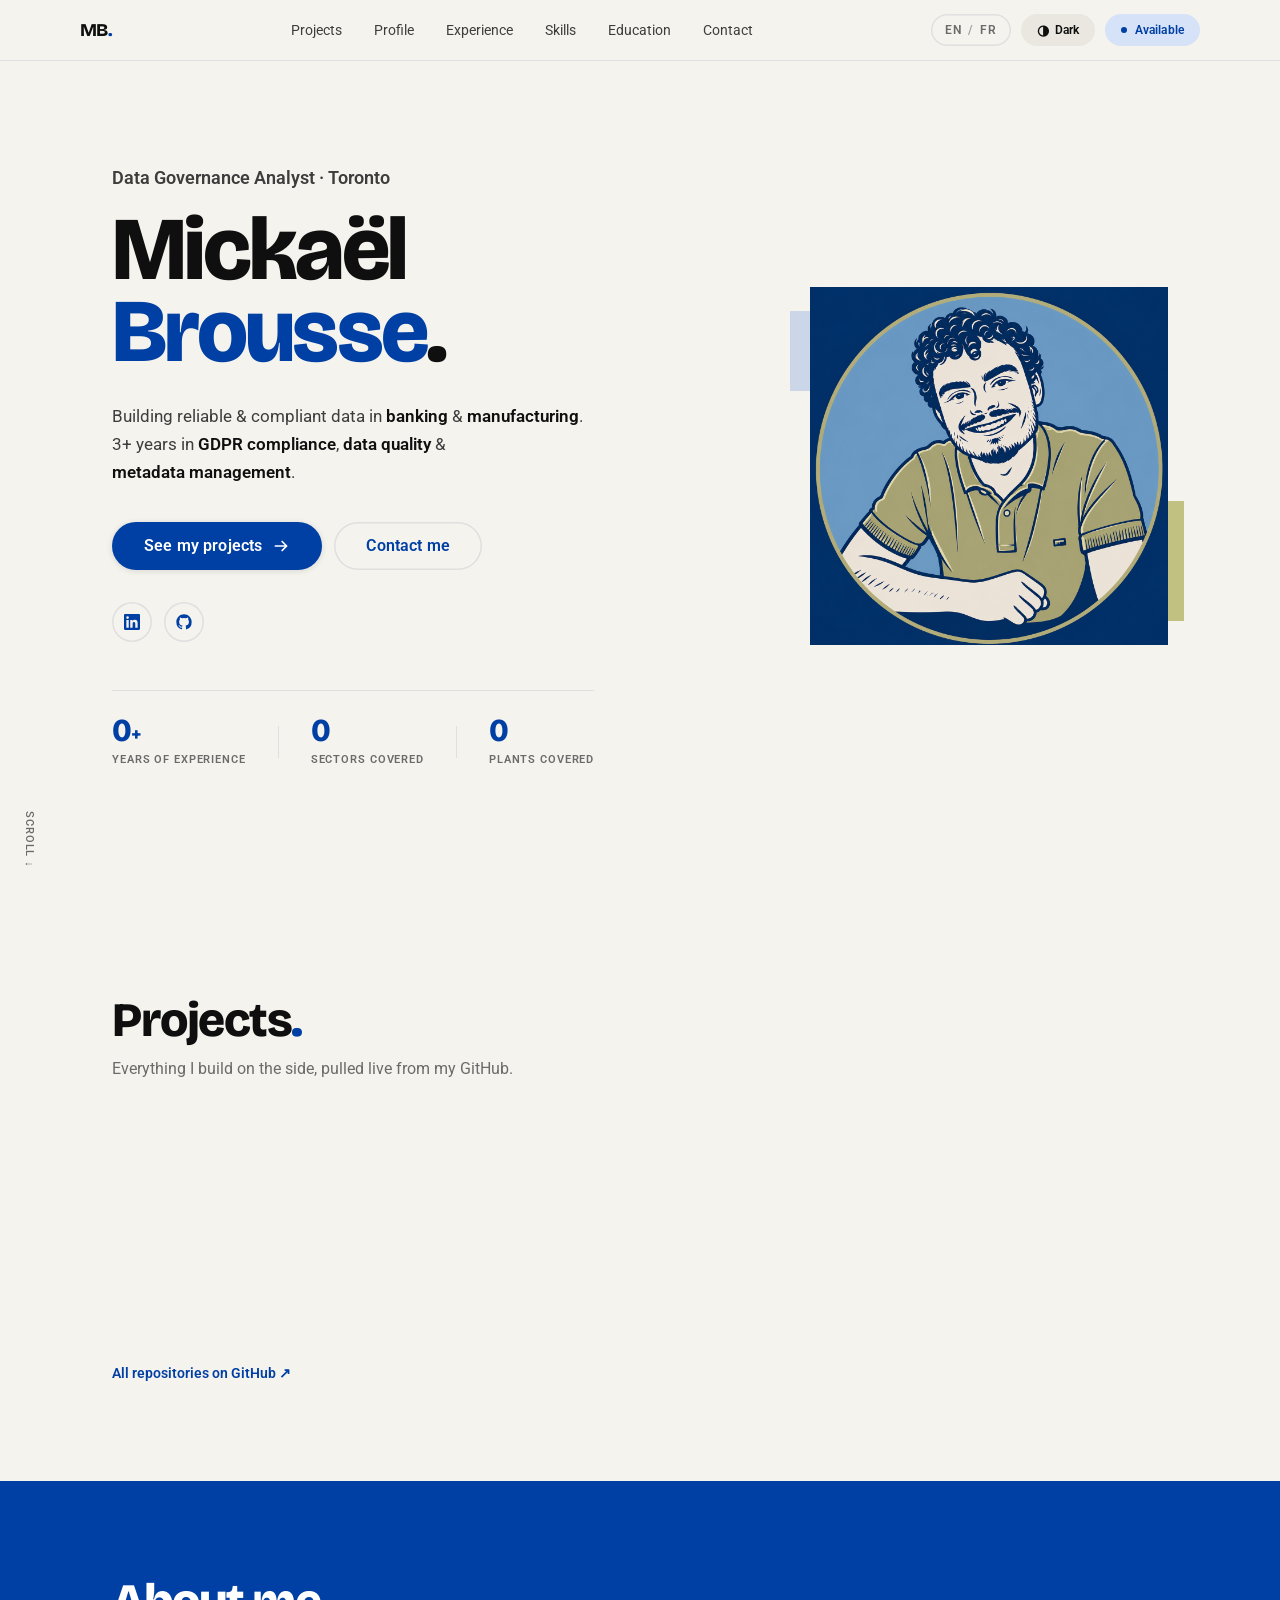
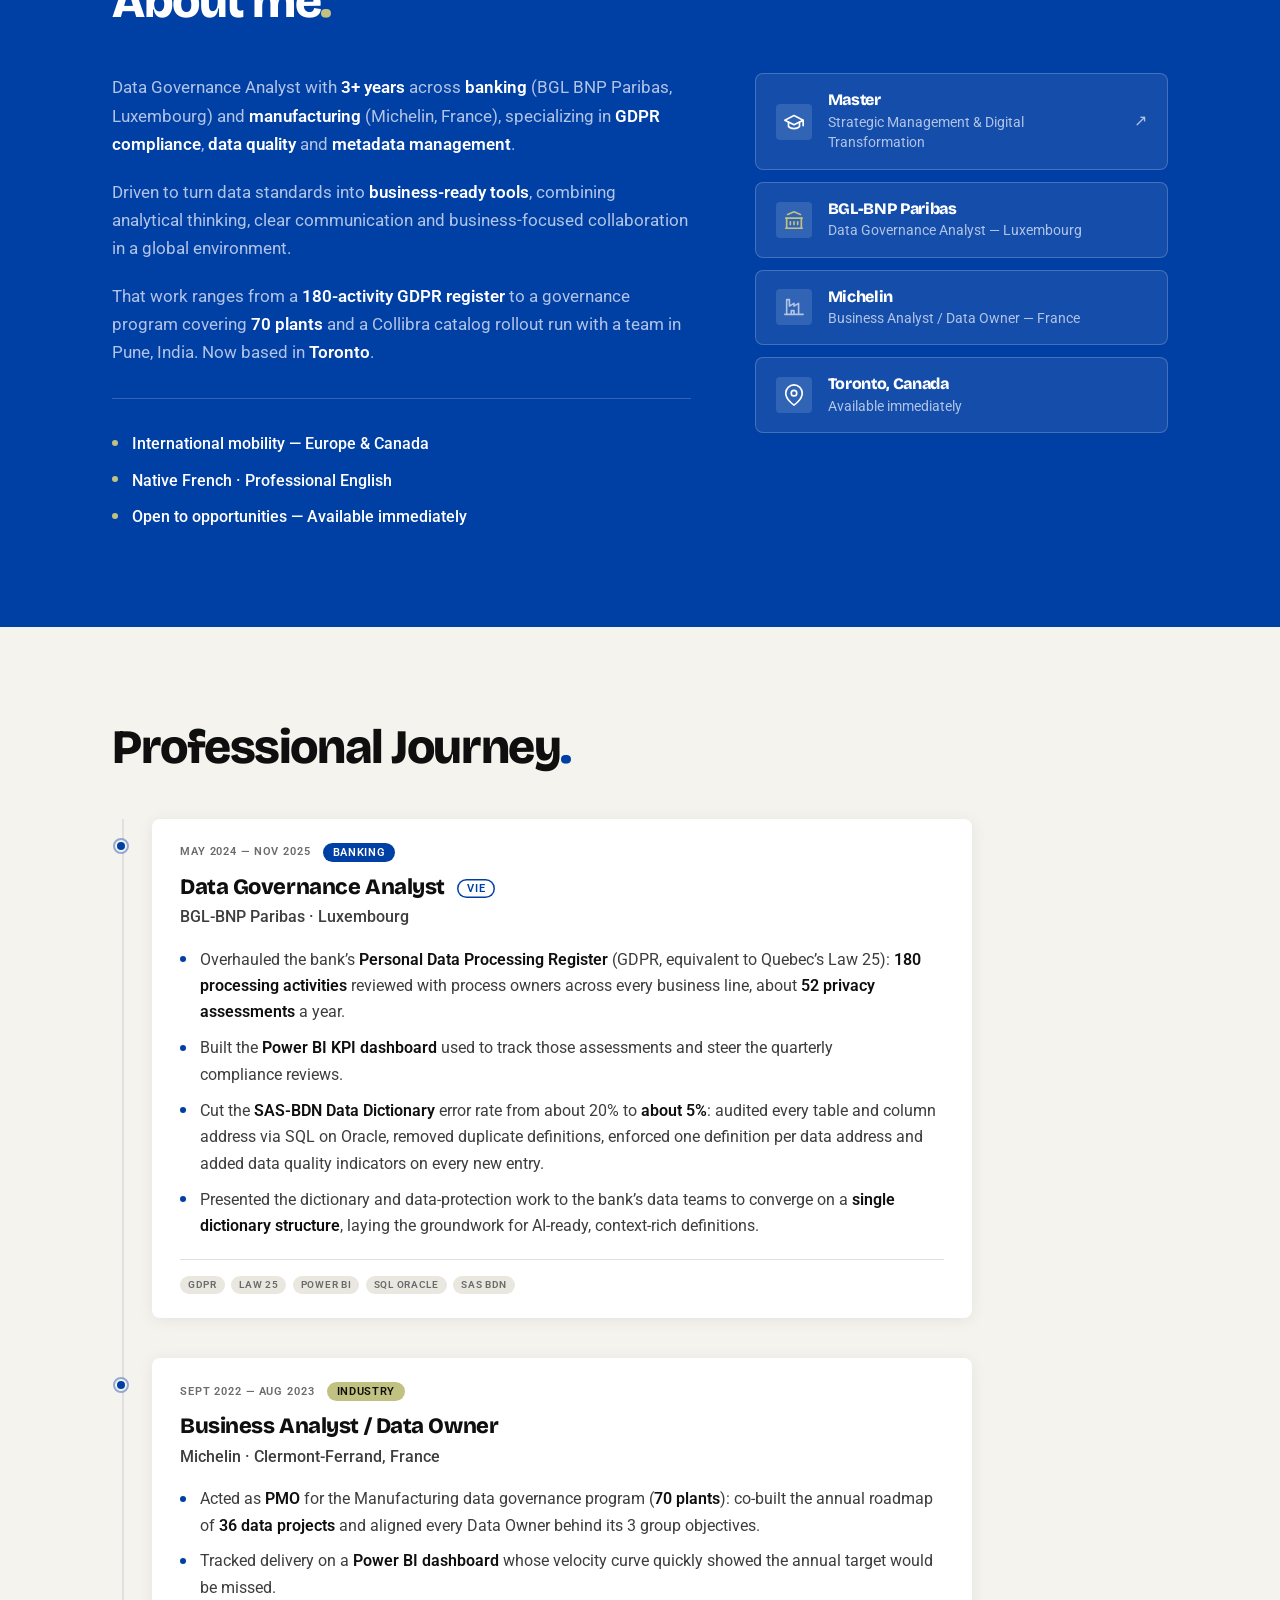
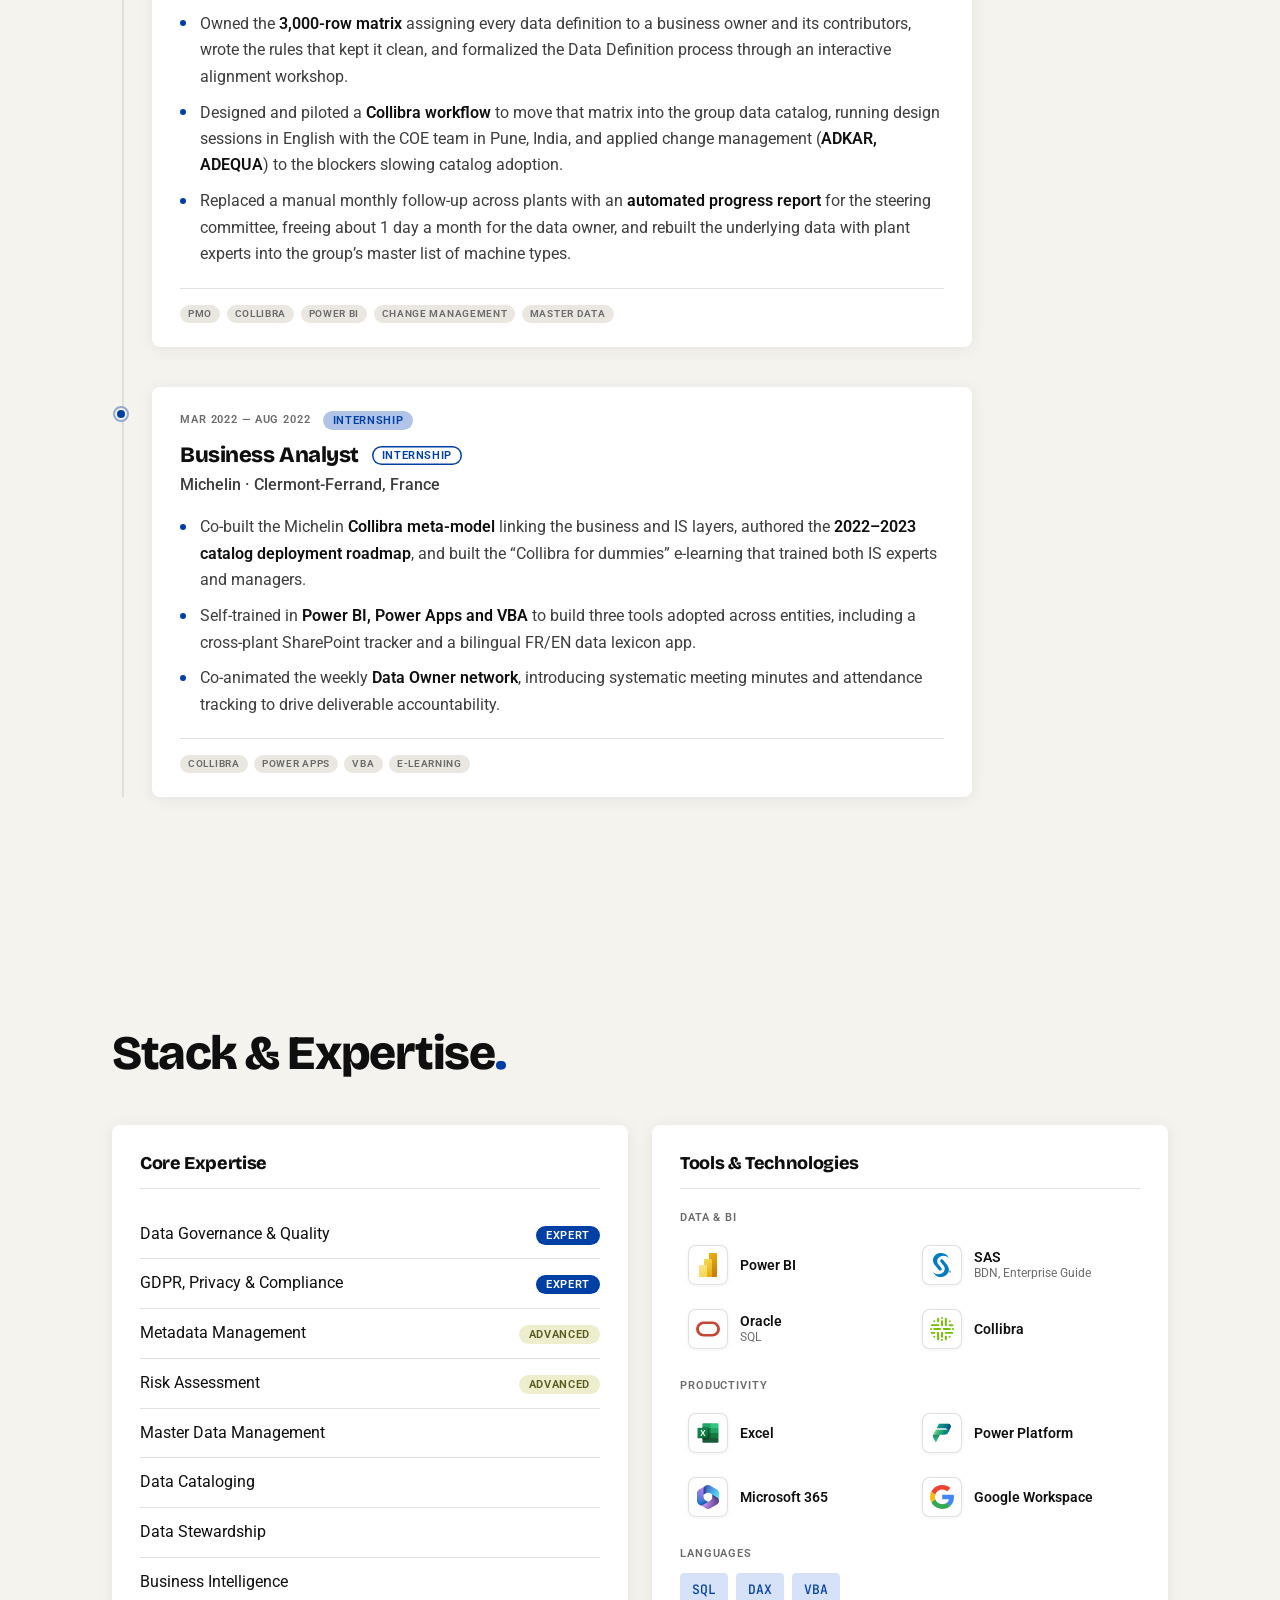
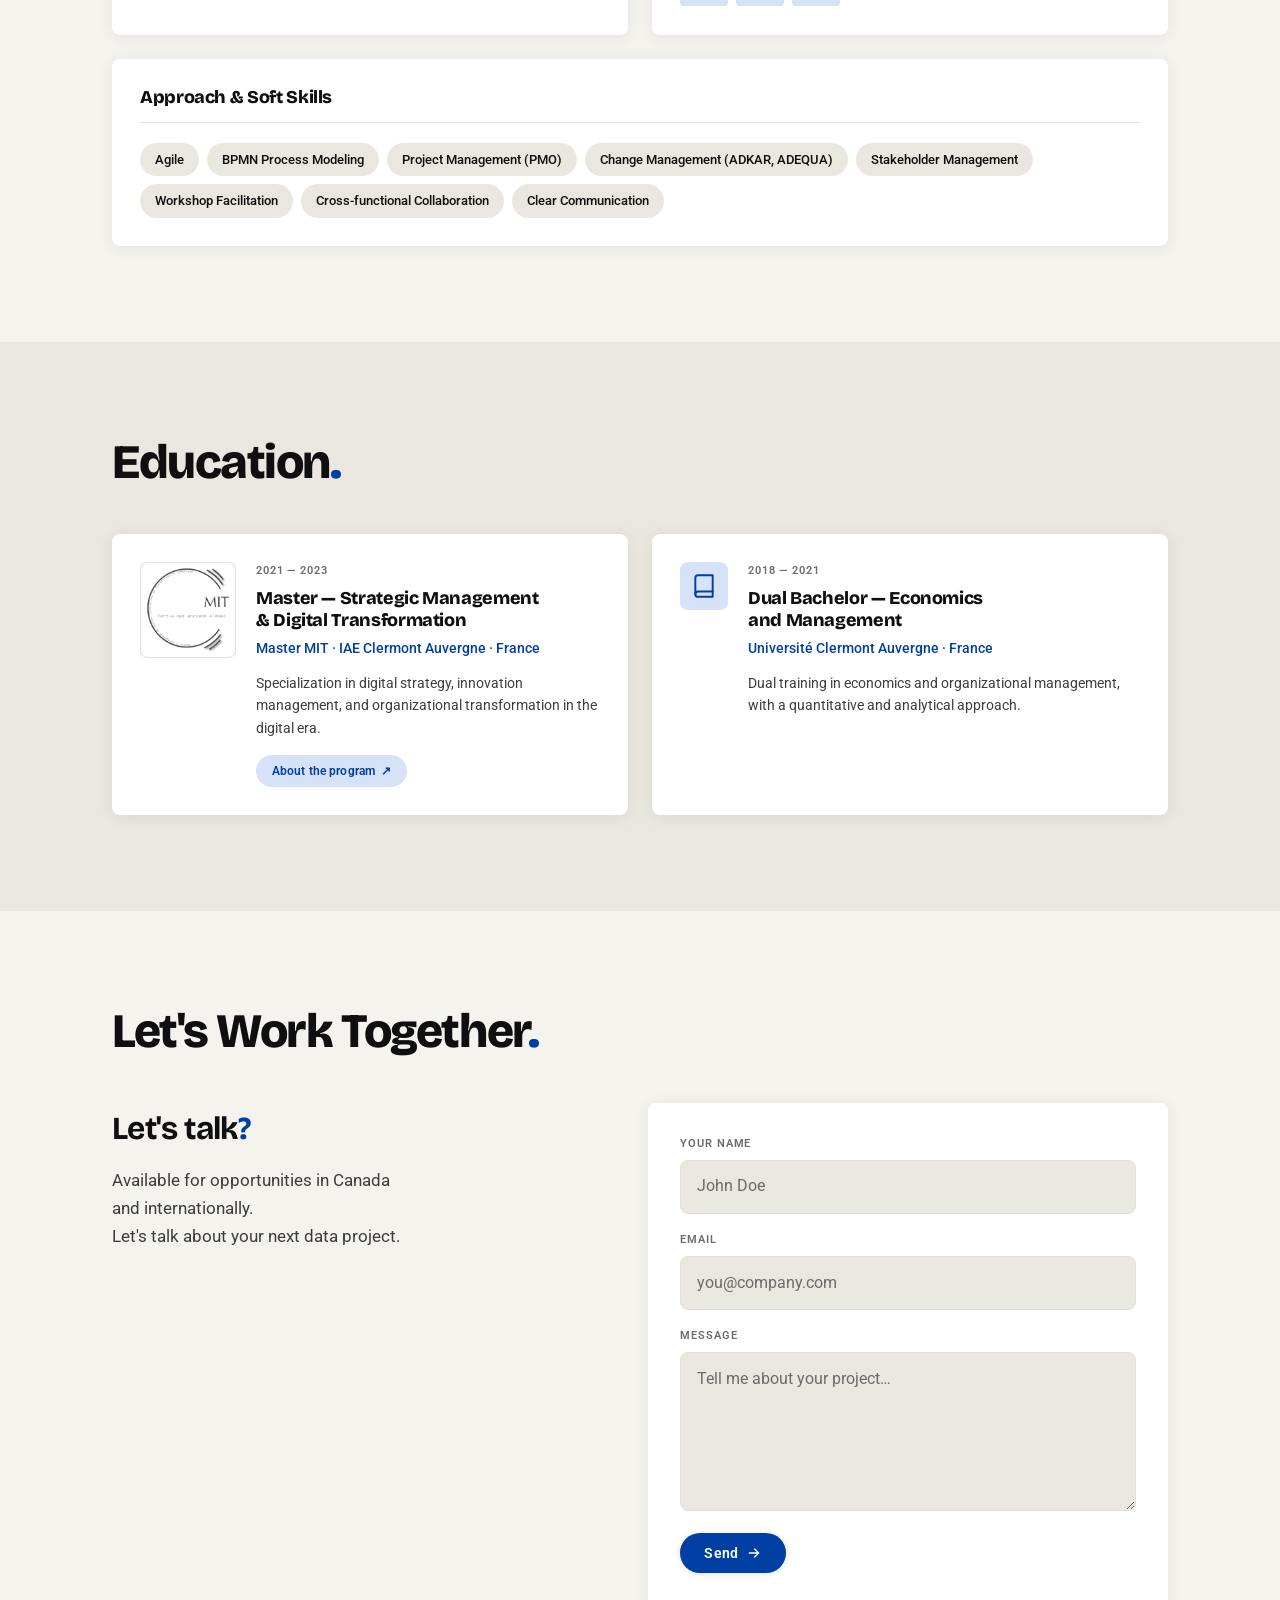
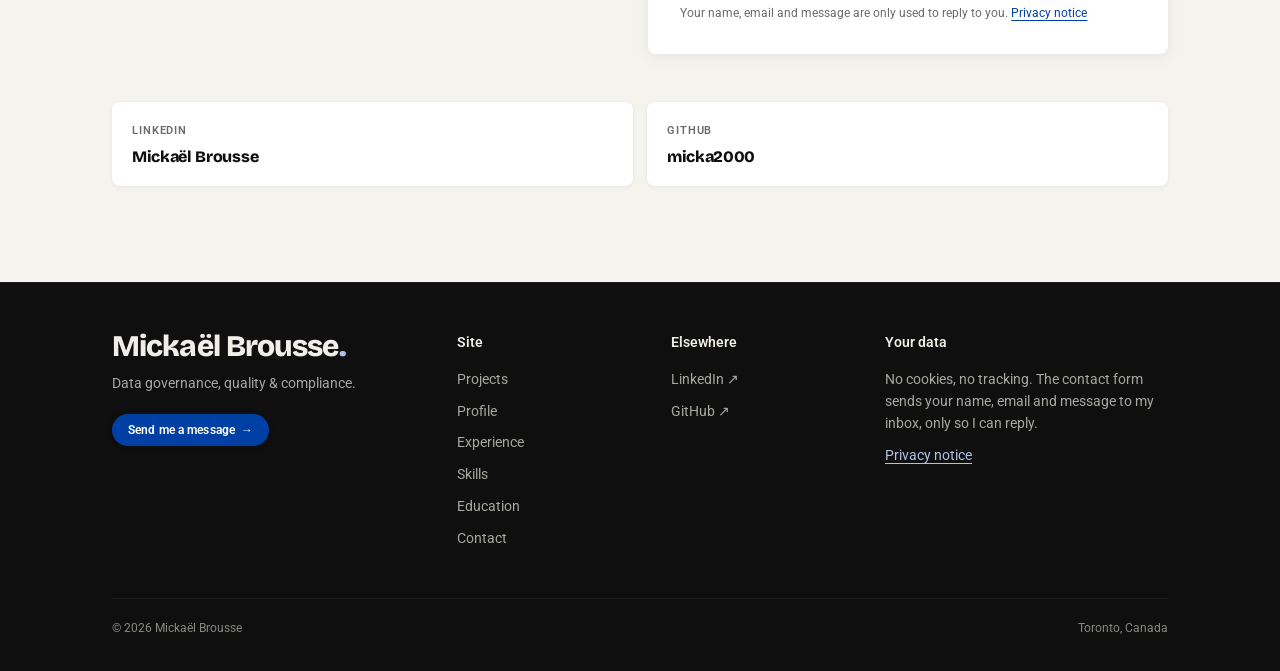
==== index.html @ c3971383 "New footer with a data notice, and a privacy page Footer: signature and contact button, site links, " ====
<!DOCTYPE html>
<html lang="en">
<head>
  <meta charset="UTF-8" />
  <meta name="viewport" content="width=device-width, initial-scale=1.0" />
  <title data-i18n="meta.title">Mickaël Brousse — Data Governance Analyst</title>
  <meta name="description" content="Data Governance Analyst in Toronto. Building reliable and compliant data in banking and manufacturing: 3+ years in GDPR compliance, data quality and metadata management." />
  <meta property="og:type" content="website" />
  <meta property="og:site_name" content="Mickaël Brousse" />
  <meta property="og:title" content="Mickaël Brousse — Data Governance Analyst" />
  <meta property="og:description" content="Data Governance Analyst in Toronto. Building reliable and compliant data in banking and manufacturing: 3+ years in GDPR compliance, data quality and metadata management." />
  <meta property="og:url" content="https://micka2000.github.io/Mickael_Brousse/" />
  <meta property="og:image" content="https://micka2000.github.io/Mickael_Brousse/assets/og.jpg" />
  <meta property="og:image:type" content="image/jpeg" />
  <meta property="og:image:width" content="1200" />
  <meta property="og:image:height" content="630" />
  <meta property="og:image:alt" content="Mickaël Brousse, Data Governance Analyst, with his illustrated portrait" />
  <meta property="og:locale" content="en_US" />
  <meta property="og:locale:alternate" content="fr_FR" />
  <meta name="twitter:card" content="summary_large_image" />
  <link rel="icon" type="image/png" sizes="32x32" href="assets/icons/favicon-32.png" />
  <link rel="icon" type="image/png" sizes="48x48" href="assets/icons/favicon-48.png" />
  <link rel="icon" type="image/png" sizes="512x512" href="assets/icons/icon-512.png" />
  <link rel="apple-touch-icon" href="assets/icons/apple-touch-icon.png" />
  <script>
    (function () {
      try {
        var t = localStorage.getItem('theme');
        if (!t) t = matchMedia('(prefers-color-scheme: dark)').matches ? 'dark' : 'light';
        document.documentElement.setAttribute('data-theme', t);
      } catch (e) { document.documentElement.setAttribute('data-theme', 'light'); }
    })();
  </script>
  <link rel="stylesheet" href="styles.css?v=15" />
  <link rel="preconnect" href="https://fonts.googleapis.com" />
  <link rel="preconnect" href="https://fonts.gstatic.com" crossorigin />
  <link href="https://fonts.googleapis.com/css2?family=JetBrains+Mono:wght@400;500;600&display=swap" rel="stylesheet" />
  <link rel="preload" href="assets/fonts/BricolageGrotesque-Variable.ttf" as="font" type="font/ttf" crossorigin />
  <link rel="preload" href="assets/fonts/Roboto-Variable.ttf" as="font" type="font/ttf" crossorigin />
</head>
<body>

  <a href="#hero" class="skip-link" data-i18n="a11y.skip">Skip to main content</a>
  <div id="progress-bar"></div>

  <nav id="navbar">
    <div class="nav-container">
      <span class="nav-logo">MB<span class="dot">.</span></span>
      <ul class="nav-links">
        <li><a href="#projects" data-i18n="nav.projects">Projects</a></li>
        <li><a href="#about" data-i18n="nav.about">Profile</a></li>
        <li><a href="#experience" data-i18n="nav.experience">Experience</a></li>
        <li><a href="#skills" data-i18n="nav.skills">Skills</a></li>
        <li><a href="#education" data-i18n="nav.education">Education</a></li>
        <li><a href="#contact" data-i18n="nav.contact">Contact</a></li>
      </ul>
      <div class="nav-actions">
        <button class="btn btn-outline btn-sm lang-toggle" id="langToggle" aria-label="Switch language" data-i18n-attr="aria-label:a11y.lang_toggle">
          <span class="lang-opt" data-lang="en">EN</span>
          <span class="lang-sep">/</span>
          <span class="lang-opt" data-lang="fr">FR</span>
        </button>
        <button class="btn btn-ink btn-sm theme-toggle" type="button" aria-label="Switch theme" data-i18n-attr="aria-label:a11y.theme_toggle">
          <span class="theme-toggle-icon" aria-hidden="true">◑</span>
          <span class="theme-toggle-label" data-i18n="theme.to_dark">Dark</span>
        </button>
        <button type="button" class="btn btn-tonal btn-sm nav-badge" onclick="document.getElementById('contact').scrollIntoView({behavior:'smooth'})">
          <span class="status-dot"></span>
          <span data-i18n="nav.available">Available</span>
        </button>
      </div>
      <button class="mobile-menu-btn" id="menuBtn" aria-label="Menu" data-i18n-attr="aria-label:a11y.menu">
        <span></span><span></span><span></span>
      </button>
    </div>
  </nav>

  <div class="mobile-menu" id="mobileMenu">
    <ul>
      <li><a href="#projects" data-i18n="nav.projects">Projects</a></li>
      <li><a href="#about" data-i18n="nav.about">Profile</a></li>
      <li><a href="#experience" data-i18n="nav.experience">Experience</a></li>
      <li><a href="#skills" data-i18n="nav.skills">Skills</a></li>
      <li><a href="#education" data-i18n="nav.education">Education</a></li>
      <li><a href="#contact" data-i18n="nav.contact">Contact</a></li>
    </ul>
    <div class="mobile-menu-actions">
      <button class="btn btn-outline btn-sm lang-toggle" type="button" aria-label="Switch language" data-i18n-attr="aria-label:a11y.lang_toggle">
        <span class="lang-opt" data-lang="en">EN</span>
        <span class="lang-sep">/</span>
        <span class="lang-opt" data-lang="fr">FR</span>
      </button>
      <button class="btn btn-ink btn-sm theme-toggle" type="button" aria-label="Switch theme" data-i18n-attr="aria-label:a11y.theme_toggle">
        <span class="theme-toggle-icon" aria-hidden="true">◑</span>
        <span class="theme-toggle-label" data-i18n="theme.to_dark">Dark</span>
      </button>
    </div>
  </div>

  <!-- Hero -->
  <section id="hero">
    <div class="hero-grid">
    <div class="hero-content">
      <p class="hero-eyebrow" data-i18n="hero.eyebrow">Data Governance Analyst · Toronto</p>
      <h1 class="hero-name">
        <span class="name-word">Mickaël</span>
        <span class="name-word accent">Brousse<span class="name-dot">.</span></span>
      </h1>
      <p class="hero-subtitle" data-i18n-html="hero.subtitle">Building reliable &amp; compliant data in <strong>banking</strong> &amp; <strong>manufacturing</strong>.<br />3+ years in <strong>GDPR compliance</strong>, <strong>data quality</strong> &amp; <strong>metadata management</strong>.</p>
      <div class="hero-cta">
        <a href="#projects" class="btn btn-primary btn-lg">
          <span data-i18n="hero.cta_primary">See my projects</span>
          <svg width="16" height="16" viewBox="0 0 16 16" fill="none"><path d="M3 8h10M9 4l4 4-4 4" stroke="currentColor" stroke-width="1.5" stroke-linecap="round" stroke-linejoin="round"/></svg>
        </a>
        <a href="#contact" class="btn btn-outline btn-lg" data-i18n="hero.cta_secondary">Contact me</a>
      </div>
      <div class="hero-social">
        <a href="https://www.linkedin.com/in/micka-brousse" target="_blank" rel="noopener" class="btn btn-outline btn-icon social-link" aria-label="LinkedIn">
          <svg width="17" height="17" viewBox="0 0 24 24" fill="currentColor"><path d="M20.447 20.452h-3.554v-5.569c0-1.328-.027-3.037-1.852-3.037-1.853 0-2.136 1.445-2.136 2.939v5.667H9.351V9h3.414v1.561h.046c.477-.9 1.637-1.85 3.37-1.85 3.601 0 4.267 2.37 4.267 5.455v6.286zM5.337 7.433a2.062 2.062 0 01-2.063-2.065 2.064 2.064 0 112.063 2.065zm1.782 13.019H3.555V9h3.564v11.452zM22.225 0H1.771C.792 0 0 .774 0 1.729v20.542C0 23.227.792 24 1.771 24h20.451C23.2 24 24 23.227 24 22.271V1.729C24 .774 23.2 0 22.222 0h.003z"/></svg>
        </a>
        <a href="https://github.com/micka2000" target="_blank" rel="noopener" class="btn btn-outline btn-icon social-link" aria-label="GitHub">
          <svg width="17" height="17" viewBox="0 0 24 24" fill="currentColor"><path d="M12 .5C5.65.5.5 5.65.5 12a11.5 11.5 0 007.86 10.92c.58.1.79-.25.79-.56v-2c-3.2.7-3.87-1.37-3.87-1.37-.53-1.33-1.28-1.69-1.28-1.69-1.05-.72.08-.7.08-.7 1.16.08 1.77 1.19 1.77 1.19 1.03 1.77 2.7 1.26 3.36.96.1-.75.4-1.26.73-1.55-2.56-.29-5.25-1.28-5.25-5.69 0-1.26.45-2.29 1.19-3.1-.12-.29-.52-1.46.11-3.05 0 0 .97-.31 3.17 1.18a11 11 0 015.78 0c2.2-1.49 3.17-1.18 3.17-1.18.63 1.59.23 2.76.11 3.05.74.81 1.19 1.84 1.19 3.1 0 4.42-2.7 5.4-5.27 5.68.41.36.78 1.06.78 2.14v3.17c0 .31.21.67.8.56A11.5 11.5 0 0023.5 12C23.5 5.65 18.35.5 12 .5z"/></svg>
        </a>
      </div>
      <div class="hero-stats">
        <div class="stat">
          <div class="stat-value"><span class="stat-number" data-count="3">0</span><span class="stat-plus">+</span></div>
          <span class="stat-label" data-i18n="hero.stat_years">Years of experience</span>
        </div>
        <div class="stat-sep"></div>
        <div class="stat">
          <div class="stat-value"><span class="stat-number" data-count="2">0</span></div>
          <span class="stat-label" data-i18n="hero.stat_sectors">Sectors covered</span>
        </div>
        <div class="stat-sep"></div>
        <div class="stat">
          <div class="stat-value"><span class="stat-number" data-count="70">0</span></div>
          <span class="stat-label" data-i18n="hero.stat_countries">Plants covered</span>
        </div>
      </div>
    </div>
    <div class="hero-portrait">
      <div class="hp-block hp-olive"></div>
      <div class="hp-block hp-sky"></div>
      <img src="assets/portrait.png" alt="Mickaël Brousse" />
    </div>
    </div>
    <a href="#projects" class="scroll-indicator" data-i18n="hero.scroll">Scroll ↓</a>
  </section>

  <!-- Projects — catalog of GitHub repositories (rendered by script.js) -->
  <section id="projects">
    <div class="container">
      <div class="section-header section-header--split">
        <div>
          <h2 data-i18n="projects.title">Projects</h2>
          <p class="section-intro" data-i18n="projects.intro">Everything I build on the side, pulled live from my GitHub.</p>
        </div>
        <div class="project-filters" role="toolbar" aria-label="Filter projects" data-i18n-attr="aria-label:projects.filter_label"></div>
      </div>
      <div class="project-grid" id="projectGrid" aria-live="polite"></div>
      <p class="project-footnote">
        <a href="https://github.com/micka2000" target="_blank" rel="noopener" data-i18n="projects.all_github">All repositories on GitHub ↗</a>
      </p>
    </div>
  </section>

  <!-- About -->
  <section id="about">
    <div class="container">
      <div class="section-header">
        <h2 data-i18n="about.title">About me</h2>
      </div>
      <div class="about-grid">
        <div class="about-text">
          <p data-i18n-html="about.p1">Data Governance Analyst with <strong>3+ years</strong> across <strong>banking</strong> (BGL BNP Paribas, Luxembourg) and <strong>manufacturing</strong> (Michelin, France), specializing in <strong>GDPR compliance</strong>, <strong>data quality</strong> and <strong>metadata management</strong>.</p>
          <p data-i18n-html="about.p2">Driven to turn data standards into <strong>business-ready tools</strong>, combining analytical thinking, clear communication and business-focused collaboration in a global environment.</p>
          <p data-i18n-html="about.p3">That work ranges from a <strong>180-activity GDPR register</strong> to a governance program covering <strong>70 plants</strong> and a Collibra catalog rollout run with a team in Pune, India. Now based in <strong>Toronto</strong>.</p>
          <ul class="about-highlights">
            <li class="highlight-item" data-i18n="about.hi_mobility">International mobility — Europe &amp; Canada</li>
            <li class="highlight-item" data-i18n="about.hi_lang">Native French · Professional English</li>
            <li class="highlight-item" data-i18n="about.hi_avail">Open to opportunities — Available immediately</li>
          </ul>
        </div>
        <div class="about-cards">
          <a class="info-card info-card--link" href="https://www.mastermit.org/a-propos" target="_blank" rel="noopener">
            <span class="card-icon"><svg width="22" height="22" viewBox="0 0 24 24" fill="none" stroke="currentColor" stroke-width="1.8" stroke-linecap="round" stroke-linejoin="round"><path d="M22 10v6M2 10l10-5 10 5-10 5z"/><path d="M6 12v5c3 3 9 3 12 0v-5"/></svg></span>
            <div>
              <strong data-i18n="about.card_master_t">Master</strong>
              <p data-i18n="about.card_master_d">Strategic Management &amp; Digital Transformation</p>
            </div>
            <span class="info-card-arrow" aria-hidden="true">↗</span>
          </a>
          <div class="info-card">
            <span class="card-icon"><svg width="22" height="22" viewBox="0 0 24 24" fill="none" stroke="currentColor" stroke-width="1.8" stroke-linecap="round" stroke-linejoin="round"><path d="M3 21h18"/><path d="M3 10h18"/><path d="M5 6l7-3 7 3"/><path d="M4 10v11"/><path d="M20 10v11"/><path d="M8 14v3"/><path d="M12 14v3"/><path d="M16 14v3"/></svg></span>
            <div>
              <strong>BGL-BNP Paribas</strong>
              <p data-i18n="about.card_bnp_d">Data Governance Analyst — Luxembourg</p>
            </div>
          </div>
          <div class="info-card">
            <span class="card-icon"><svg width="22" height="22" viewBox="0 0 24 24" fill="none" stroke="currentColor" stroke-width="1.8" stroke-linecap="round" stroke-linejoin="round"><path d="M2 20h20"/><path d="M17 20V8l-5 3V8l-5 3V4H4v16"/><path d="M9 20v-4h3v4"/></svg></span>
            <div>
              <strong>Michelin</strong>
              <p data-i18n="about.card_michelin_d">Business Analyst / Data Owner — France</p>
            </div>
          </div>
          <div class="info-card">
            <span class="card-icon"><svg width="22" height="22" viewBox="0 0 24 24" fill="none" stroke="currentColor" stroke-width="1.8" stroke-linecap="round" stroke-linejoin="round"><path d="M21 10c0 7-9 13-9 13s-9-6-9-13a9 9 0 0118 0z"/><circle cx="12" cy="10" r="3"/></svg></span>
            <div>
              <strong data-i18n="about.card_loc_t">Toronto, Canada</strong>
              <p data-i18n="about.card_loc_d">Available immediately</p>
            </div>
          </div>
        </div>
      </div>
    </div>
  </section>

  <!-- Experience -->
  <section id="experience">
    <div class="container">
      <div class="section-header">
        <h2 data-i18n="exp.title">Professional Journey</h2>
      </div>
      <div class="timeline">

        <div class="timeline-item">
          <div class="timeline-dot"><div class="dot-pulse"></div></div>
          <div class="timeline-card">
            <div class="timeline-meta">
              <span class="timeline-period" data-i18n="exp.bnp_period">May 2024 — Nov 2025</span>
              <span class="timeline-badge badge-banking" data-i18n="exp.badge_banking">Banking</span>
            </div>
            <h3>Data Governance Analyst <span class="role-type">VIE</span></h3>
            <p class="timeline-company">BGL-BNP Paribas · Luxembourg</p>
            <ul class="timeline-list">
              <li data-i18n-html="exp.bnp_li1">Overhauled the bank’s <strong>Personal Data Processing Register</strong> (GDPR, equivalent to Quebec’s Law 25): <strong>180 processing activities</strong> reviewed with process owners across every business line, about <strong>52 privacy assessments</strong> a year.</li>
              <li data-i18n-html="exp.bnp_li2">Built the <strong>Power BI KPI dashboard</strong> used to track those assessments and steer the quarterly compliance reviews.</li>
              <li data-i18n-html="exp.bnp_li3">Cut the <strong>SAS-BDN Data Dictionary</strong> error rate from about 20% to <strong>about 5%</strong>: audited every table and column address via SQL on Oracle, removed duplicate definitions, enforced one definition per data address and added data quality indicators on every new entry.</li>
              <li data-i18n-html="exp.bnp_li4">Presented the dictionary and data-protection work to the bank’s data teams to converge on a <strong>single dictionary structure</strong>, laying the groundwork for AI-ready, context-rich definitions.</li>
            </ul>
            <div class="timeline-tags">
              <span data-i18n="exp.tag_gdpr">GDPR</span><span data-i18n="exp.tag_law25">Law 25</span><span>Power BI</span><span>SQL Oracle</span><span>SAS BDN</span>
            </div>
          </div>
        </div>

        <div class="timeline-item">
          <div class="timeline-dot"><div class="dot-pulse"></div></div>
          <div class="timeline-card">
            <div class="timeline-meta">
              <span class="timeline-period" data-i18n="exp.mich1_period">Sept 2022 — Aug 2023</span>
              <span class="timeline-badge badge-industry" data-i18n="exp.badge_industry">Industry</span>
            </div>
            <h3>Business Analyst / Data Owner</h3>
            <p class="timeline-company">Michelin · Clermont-Ferrand, France</p>
            <ul class="timeline-list">
              <li data-i18n-html="exp.mich1_li1">Acted as <strong>PMO</strong> for the Manufacturing data governance program (<strong>70 plants</strong>): co-built the annual roadmap of <strong>36 data projects</strong> and aligned every Data Owner behind its 3 group objectives.</li>
              <li data-i18n-html="exp.mich1_li2">Tracked delivery on a <strong>Power BI dashboard</strong> whose velocity curve quickly showed the annual target would be missed.</li>
              <li data-i18n-html="exp.mich1_li3">Owned the <strong>3,000-row matrix</strong> assigning every data definition to a business owner and its contributors, wrote the rules that kept it clean, and formalized the Data Definition process through an interactive alignment workshop.</li>
              <li data-i18n-html="exp.mich1_li4">Designed and piloted a <strong>Collibra workflow</strong> to move that matrix into the group data catalog, running design sessions in English with the COE team in Pune, India, and applied change management (<strong>ADKAR, ADEQUA</strong>) to the blockers slowing catalog adoption.</li>
              <li data-i18n-html="exp.mich1_li5">Replaced a manual monthly follow-up across plants with an <strong>automated progress report</strong> for the steering committee, freeing about 1 day a month for the data owner, and rebuilt the underlying data with plant experts into the group’s master list of machine types.</li>
            </ul>
            <div class="timeline-tags">
              <span>PMO</span><span>Collibra</span><span>Power BI</span><span data-i18n="exp.tag_change">Change management</span><span data-i18n="exp.tag_master">Master data</span>
            </div>
          </div>
        </div>

        <div class="timeline-item">
          <div class="timeline-dot"><div class="dot-pulse"></div></div>
          <div class="timeline-card">
            <div class="timeline-meta">
              <span class="timeline-period" data-i18n="exp.mich2_period">Mar 2022 — Aug 2022</span>
              <span class="timeline-badge badge-internship" data-i18n="exp.badge_internship">Internship</span>
            </div>
            <h3>Business Analyst <span class="role-type" data-i18n="exp.role_intern">Internship</span></h3>
            <p class="timeline-company">Michelin · Clermont-Ferrand, France</p>
            <ul class="timeline-list">
              <li data-i18n-html="exp.mich2_li1">Co-built the Michelin <strong>Collibra meta-model</strong> linking the business and IS layers, authored the <strong>2022–2023 catalog deployment roadmap</strong>, and built the “Collibra for dummies” e-learning that trained both IS experts and managers.</li>
              <li data-i18n-html="exp.mich2_li2">Self-trained in <strong>Power BI, Power Apps and VBA</strong> to build three tools adopted across entities, including a cross-plant SharePoint tracker and a bilingual FR/EN data lexicon app.</li>
              <li data-i18n-html="exp.mich2_li3">Co-animated the weekly <strong>Data Owner network</strong>, introducing systematic meeting minutes and attendance tracking to drive deliverable accountability.</li>
            </ul>
            <div class="timeline-tags">
              <span>Collibra</span><span>Power Apps</span><span>VBA</span><span>E-learning</span>
            </div>
          </div>
        </div>

      </div>
    </div>
  </section>

  <!-- Skills -->
  <section id="skills">
    <div class="container">
      <div class="section-header">
        <h2 data-i18n="skills.title">Stack &amp; Expertise</h2>
      </div>
      <div class="skills-grid">

        <div class="skill-category">
          <h3><span data-i18n="skills.cat_core">Core Expertise</span></h3>
          <ul class="skill-items">
            <li class="skill-row"><span data-i18n="skills.gov_quality">Data Governance &amp; Quality</span><span class="skill-level expert" data-i18n="skills.lvl_expert">Expert</span></li>
            <li class="skill-row"><span data-i18n="skills.gov_gdpr">GDPR, Privacy &amp; Compliance</span><span class="skill-level expert" data-i18n="skills.lvl_expert">Expert</span></li>
            <li class="skill-row"><span data-i18n="skills.gov_meta">Metadata Management</span><span class="skill-level advanced" data-i18n="skills.lvl_advanced">Advanced</span></li>
            <li class="skill-row"><span data-i18n="skills.gov_risk">Risk Assessment</span><span class="skill-level advanced" data-i18n="skills.lvl_advanced">Advanced</span></li>
            <li class="skill-row"><span data-i18n="skills.gov_mdm">Master Data Management</span></li>
            <li class="skill-row"><span data-i18n="skills.gov_catalog">Data Cataloging</span></li>
            <li class="skill-row"><span data-i18n="skills.gov_steward">Data Stewardship</span></li>
            <li class="skill-row"><span data-i18n="skills.gov_bi">Business Intelligence</span></li>
          </ul>
        </div>

        <div class="skill-category skill-category--tools">
          <h3><span data-i18n="skills.cat_tools">Tools &amp; Technologies</span></h3>
          <div class="tool-group">
            <p class="tool-group-label" data-i18n="skills.tools_data">Data &amp; BI</p>
            <ul class="tool-grid">
              <li class="tool"><span class="tool-mark"><img src="assets/logos/tools/powerbi.svg" alt="" width="24" height="24" loading="lazy" /></span><span class="tool-text"><span class="tool-name">Power BI</span></span></li>
              <li class="tool"><span class="tool-mark"><img src="assets/logos/tools/sas.svg" alt="" width="24" height="24" loading="lazy" /></span><span class="tool-text"><span class="tool-name">SAS</span><span class="tool-sub">BDN, Enterprise Guide</span></span></li>
              <li class="tool"><span class="tool-mark"><img src="assets/logos/tools/oracle.svg" alt="" width="24" height="24" loading="lazy" /></span><span class="tool-text"><span class="tool-name">Oracle</span><span class="tool-sub">SQL</span></span></li>
              <li class="tool"><span class="tool-mark"><img src="assets/logos/tools/collibra.svg" alt="" width="24" height="24" loading="lazy" /></span><span class="tool-text"><span class="tool-name">Collibra</span></span></li>
            </ul>
          </div>
          <div class="tool-group">
            <p class="tool-group-label" data-i18n="skills.tools_office">Productivity</p>
            <ul class="tool-grid">
              <li class="tool"><span class="tool-mark"><img src="assets/logos/tools/excel.svg" alt="" width="24" height="24" loading="lazy" /></span><span class="tool-text"><span class="tool-name">Excel</span></span></li>
              <li class="tool"><span class="tool-mark"><img src="assets/logos/tools/power-platform.svg" alt="" width="24" height="24" loading="lazy" /></span><span class="tool-text"><span class="tool-name">Power Platform</span></span></li>
              <li class="tool"><span class="tool-mark"><img src="assets/logos/tools/microsoft-365.svg" alt="" width="24" height="24" loading="lazy" /></span><span class="tool-text"><span class="tool-name">Microsoft 365</span></span></li>
              <li class="tool"><span class="tool-mark"><img src="assets/logos/tools/google.svg" alt="" width="24" height="24" loading="lazy" /></span><span class="tool-text"><span class="tool-name">Google Workspace</span></span></li>
            </ul>
          </div>
          <div class="tool-group">
            <p class="tool-group-label" data-i18n="skills.tools_code">Languages</p>
            <ul class="code-chips">
              <li><code>SQL</code></li>
              <li><code>DAX</code></li>
              <li><code>VBA</code></li>
            </ul>
          </div>
        </div>

        <div class="skill-category skill-category--wide">
          <h3><span data-i18n="skills.cat_approach">Approach &amp; Soft Skills</span></h3>
          <div class="soft-skills">
            <span class="soft-tag" data-i18n="skills.soft_agile">Agile</span>
            <span class="soft-tag" data-i18n="skills.soft_bpmn">BPMN Process Modeling</span>
            <span class="soft-tag" data-i18n="skills.soft_pm">Project Management (PMO)</span>
            <span class="soft-tag" data-i18n="skills.soft_change">Change Management (ADKAR, ADEQUA)</span>
            <span class="soft-tag" data-i18n="skills.soft_stake">Stakeholder Management</span>
            <span class="soft-tag" data-i18n="skills.soft_workshop">Workshop Facilitation</span>
            <span class="soft-tag" data-i18n="skills.soft_collab">Cross-functional Collaboration</span>
            <span class="soft-tag" data-i18n="skills.soft_comm">Clear Communication</span>
          </div>
        </div>

      </div>
    </div>
  </section>

  <!-- Education -->
  <section id="education">
    <div class="container">
      <div class="section-header">
        <h2 data-i18n="edu.title">Education</h2>
      </div>
      <div class="edu-grid">
        <div class="edu-card">
          <a class="edu-logo" href="https://www.mastermit.org/a-propos" target="_blank" rel="noopener" aria-label="Master MIT">
            <img src="assets/logos/master-mit.png" alt="Master MIT logo" width="84" height="85" loading="lazy" />
          </a>
          <div class="edu-details">
            <span class="edu-period">2021 — 2023</span>
            <h3 data-i18n="edu.master_t">Master — Strategic Management &amp; Digital Transformation</h3>
            <p class="edu-school">Master MIT · IAE Clermont Auvergne · France</p>
            <p class="edu-desc" data-i18n="edu.master_d">Specialization in digital strategy, innovation management, and organizational transformation in the digital era.</p>
            <a class="btn btn-tonal btn-sm edu-link" href="https://www.mastermit.org/a-propos" target="_blank" rel="noopener"><span data-i18n="edu.master_link">About the program</span> <span aria-hidden="true">↗</span></a>
          </div>
        </div>
        <div class="edu-card">
          <div class="edu-icon-wrap"><svg width="26" height="26" viewBox="0 0 24 24" fill="none" stroke="currentColor" stroke-width="1.8" stroke-linecap="round" stroke-linejoin="round"><path d="M4 19.5A2.5 2.5 0 016.5 17H20"/><path d="M6.5 2H20v20H6.5A2.5 2.5 0 014 19.5v-15A2.5 2.5 0 016.5 2z"/></svg></div>
          <div class="edu-details">
            <span class="edu-period">2018 — 2021</span>
            <h3 data-i18n="edu.lic_t">Dual Bachelor — Economics and Management</h3>
            <p class="edu-school">Université Clermont Auvergne · France</p>
            <p class="edu-desc" data-i18n="edu.lic_d">Dual training in economics and organizational management, with a quantitative and analytical approach.</p>
          </div>
        </div>
      </div>
    </div>
  </section>

  <!-- Contact -->
  <section id="contact">
    <div class="container">
      <div class="section-header">
        <h2 data-i18n="contact.title">Let's Work Together</h2>
      </div>
      <div class="contact-layout">
        <div class="contact-pitch">
          <h3 class="contact-headline" data-i18n-html="contact.headline">Let's talk<span class="ch-accent">?</span></h3>
          <p class="contact-intro" data-i18n-html="contact.intro">
            Available for opportunities in Canada and internationally.<br />
            Let's talk about your next data project.
          </p>
        </div>
        <form id="contact-form" class="contact-form" novalidate>
          <div class="cf-field">
            <label for="cf-name" data-i18n="contact.f_name">Your name</label>
            <input type="text" id="cf-name" name="name" required aria-required="true" aria-describedby="cf-name-err" data-i18n-attr="placeholder:contact.f_name_ph" placeholder="John Doe" />
            <span class="cf-error" id="cf-name-err" data-i18n="contact.err_name" hidden>Please enter your name.</span>
          </div>
          <div class="cf-field">
            <label for="cf-email" data-i18n="contact.f_email">Email</label>
            <input type="email" id="cf-email" name="email" required aria-required="true" aria-describedby="cf-email-err" data-i18n-attr="placeholder:contact.f_email_ph" placeholder="you@company.com" />
            <span class="cf-error" id="cf-email-err" data-i18n="contact.err_email" hidden>Please enter a valid email address.</span>
          </div>
          <div class="cf-field">
            <label for="cf-message" data-i18n="contact.f_message">Message</label>
            <textarea id="cf-message" name="message" rows="5" required aria-required="true" aria-describedby="cf-message-err" data-i18n-attr="placeholder:contact.f_message_ph" placeholder="Tell me about your project…"></textarea>
            <span class="cf-error" id="cf-message-err" data-i18n="contact.err_message" hidden>Please write a short message.</span>
          </div>
          <!-- honeypot: invisible to people, bots fill it and get dropped -->
          <input type="text" name="_honey" class="cf-hp" tabindex="-1" autocomplete="off" aria-hidden="true" />
          <button type="submit" class="btn btn-primary cf-submit">
            <span class="cf-submit-label" data-i18n="contact.cta_short">Send</span>
            <svg width="16" height="16" viewBox="0 0 24 24" fill="none" stroke="currentColor" stroke-width="2" stroke-linecap="round" stroke-linejoin="round"><path d="M5 12h14M13 6l6 6-6 6"/></svg>
          </button>
          <p class="cf-privacy"><span data-i18n="contact.privacy">Your name, email and message are only used to reply to you.</span> <a href="privacy/" data-i18n="footer.privacy">Privacy notice</a></p>
          <div class="cf-sent" id="cf-sent" hidden role="status" aria-live="polite">
            <p class="cf-sent-title" data-i18n="contact.sent_t">Message sent.</p>
            <p data-i18n="contact.sent_d">Thanks. I will reply by email.</p>
          </div>
          <div class="cf-success" id="cf-failed" hidden role="alert">
            <p data-i18n="contact.fail_t">The message could not be sent from here.</p>
            <p class="cf-success-fallback" data-i18n="contact.fail_d">Try again in a moment, or write to me on LinkedIn.</p>
            <a class="btn btn-tonal btn-sm cf-alt" href="https://www.linkedin.com/in/micka-brousse" target="_blank" rel="noopener"><span data-i18n="contact.write_linkedin">Message me on LinkedIn</span> <span aria-hidden="true">↗</span></a>
          </div>
        </form>
      </div>
      <div class="contact-grid">
        <a class="contact-card" href="https://www.linkedin.com/in/micka-brousse" target="_blank" rel="noopener">
          <span class="contact-card-label">LinkedIn</span>
          <strong class="contact-card-value">Mickaël Brousse</strong>
        </a>
        <a class="contact-card" href="https://github.com/micka2000" target="_blank" rel="noopener">
          <span class="contact-card-label">GitHub</span>
          <strong class="contact-card-value">micka2000</strong>
        </a>
      </div>
    </div>
  </section>

  <footer>
    <div class="container">
      <div class="footer-grid">
        <div class="footer-signature">
          <p class="footer-name">Mickaël Brousse<span>.</span></p>
          <p class="footer-tagline" data-i18n="footer.tagline">Data governance, quality &amp; compliance.</p>
          <a href="#contact" class="btn btn-primary btn-sm"><span data-i18n="footer.cta">Send me a message</span> <span aria-hidden="true">→</span></a>
        </div>
        <nav class="footer-col" aria-label="Site" data-i18n-attr="aria-label:footer.site">
          <p class="footer-col-title" data-i18n="footer.site">Site</p>
          <a href="#projects" data-i18n="nav.projects">Projects</a>
          <a href="#about" data-i18n="nav.about">Profile</a>
          <a href="#experience" data-i18n="nav.experience">Experience</a>
          <a href="#skills" data-i18n="nav.skills">Skills</a>
          <a href="#education" data-i18n="nav.education">Education</a>
          <a href="#contact" data-i18n="nav.contact">Contact</a>
        </nav>
        <div class="footer-col">
          <p class="footer-col-title" data-i18n="footer.elsewhere">Elsewhere</p>
          <a href="https://www.linkedin.com/in/micka-brousse" target="_blank" rel="noopener">LinkedIn <span aria-hidden="true">↗</span></a>
          <a href="https://github.com/micka2000" target="_blank" rel="noopener">GitHub <span aria-hidden="true">↗</span></a>
        </div>
        <div class="footer-col footer-data">
          <p class="footer-col-title" data-i18n="footer.data_t">Your data</p>
          <p data-i18n="footer.data_d">No cookies, no tracking. The contact form sends your name, email and message to my inbox, only so I can reply.</p>
          <a href="privacy/" data-i18n="footer.privacy">Privacy notice</a>
        </div>
      </div>
      <div class="footer-bottom">
        <p data-i18n-html="footer.copy">© <span id="footer-year">2026</span> Mickaël Brousse</p>
        <p data-i18n="footer.place">Toronto, Canada</p>
      </div>
    </div>
  </footer>

  <script type="module" src="script.js?v=15"></script>
</body>
</html>
---- styles.css ----
/* ============================================================
   MICKAËL BROUSSE — Portfolio
   Design tokens live in tokens/ (synced from the Claude Design
   "Mickaël Brousse Design System" project). This file only adds
   portfolio aliases on top, then the page styles.
   ============================================================ */

@import url('tokens/fonts.css?v=15');
@import url('tokens/colors.css?v=15');
@import url('tokens/typography.css?v=15');
@import url('tokens/spacing.css?v=15');

/* Portfolio aliases — older names kept so section styles stay untouched */
:root,
[data-theme="light"],
[data-theme="dark"] {
  --bg:          var(--bg-base);
  --accent:      var(--fg-accent);
  --accent-warm: var(--fg-accent-warm);
}

:root {
  --shadow-glow: 0 4px 24px rgba(0,63,163,0.25);

  /* Sector tones — timeline badges only. Don't add a 4th. */
  --banking:    var(--color-blue);
  --industry:   var(--color-olive-dark);
  --internship: var(--color-sky-dark);
}

*, *::before, *::after { box-sizing: border-box; margin: 0; padding: 0; }
html { scroll-behavior: smooth; }
body {
  background: var(--bg);
  color: var(--fg-1);
  font-family: var(--font-body);
  font-size: 16px;
  line-height: 1.65;
  -webkit-font-smoothing: antialiased;
  overflow-x: hidden;
  transition: background var(--duration-base), color var(--duration-base);
}

a { color: inherit; text-decoration: none; }
h1, h2, h3, h4 { text-wrap: balance; }
p, li { text-wrap: pretty; }
.stat-number, .timeline-period, .edu-period, .project-meta { font-variant-numeric: tabular-nums; }
strong { color: var(--fg-1); font-weight: 600; }
ul { list-style: none; }

:focus { outline: none; }
:focus-visible {
  outline: 2px solid var(--color-blue);
  outline-offset: 3px;
  border-radius: 3px;
}

.skip-link {
  position: absolute;
  top: 0; left: 0;
  transform: translateY(-120%);
  background: var(--color-blue);
  color: #fff;
  padding: 0.7rem 1.1rem;
  border-radius: 0 0 var(--radius-md) 0;
  font-weight: 600;
  font-size: var(--text-sm);
  z-index: 9999;
  transition: transform var(--duration-fast) var(--ease-standard);
}
.skip-link:focus { transform: translateY(0); }
.contact-form input:focus-visible,
.contact-form textarea:focus-visible { outline: none; }
@media (prefers-reduced-motion: reduce) {
  *, *::before, *::after {
    animation-duration: 0.01ms !important;
    animation-iteration-count: 1 !important;
    transition-duration: 0.01ms !important;
    scroll-behavior: auto !important;
  }
}

::selection { background: var(--color-sky); color: var(--color-ink); }
[data-theme="dark"] ::selection { background: var(--color-blue); color: var(--color-white); }

::-webkit-scrollbar { width: 6px; height: 6px; }
::-webkit-scrollbar-track { background: var(--bg-inset); }
::-webkit-scrollbar-thumb { background: var(--color-blue); border-radius: 3px; }

.container {
  max-width: 1120px;
  margin: 0 auto;
  padding: 0 2rem;
}

section { padding: 6rem 0; position: relative; }

/* ============================================================
   PROGRESS BAR
   ============================================================ */
#progress-bar {
  position: fixed; top: 0; left: 0; right: 0;
  height: 3px;
  background: var(--color-blue);
  transform-origin: left center;
  transform: scaleX(0);
  z-index: 300;
  pointer-events: none;
}

/* ============================================================
   NAVBAR
   ============================================================ */
#navbar {
  position: fixed; top: 0; left: 0; right: 0;
  z-index: 200;
  padding: 0 2rem;
  background: var(--overlay-bg);
  backdrop-filter: blur(14px);
  -webkit-backdrop-filter: blur(14px);
  border-bottom: 1px solid var(--border-subtle);
  transition: background var(--duration-base), border-color var(--duration-base);
}

.nav-container {
  max-width: 1120px;
  margin: 0 auto;
  display: flex;
  align-items: center;
  justify-content: space-between;
  height: 60px;
  gap: 1rem;
}

.nav-logo {
  font-family: var(--font-display);
  font-weight: 800;
  font-size: 18px;
  letter-spacing: -0.03em;
  color: var(--fg-1);
  line-height: 1;
}
.nav-logo .dot { color: var(--accent); }

.nav-links {
  display: flex;
  gap: 2rem;
}
.nav-links a {
  font-size: 0.875rem;
  font-weight: 400;
  color: var(--fg-2);
  position: relative;
  transition: color var(--duration-fast);
}
.nav-links a:hover { color: var(--color-blue); }
.nav-links a::after {
  content: '';
  position: absolute;
  bottom: -6px; left: 0;
  width: 0; height: 2px;
  background: var(--color-blue);
  transition: width var(--duration-fast);
}
.nav-links a:hover::after,
.nav-links a.active::after { width: 100%; }
.nav-links a.active { color: var(--accent); font-weight: 600; }

.nav-actions {
  display: inline-flex;
  align-items: center;
  gap: 0.6rem;
}

.lang-opt {
  color: var(--fg-3);
  padding: 0 0.15rem;
  transition: color var(--duration-fast);
}
.lang-opt:hover { color: var(--fg-1); }
.lang-opt.active { color: var(--accent); }
.lang-sep { color: var(--border-default); }

.theme-toggle-icon { font-size: 0.9rem; line-height: 1; }
.mobile-menu-actions { display: flex; gap: 0.6rem; margin-top: 1rem; }

@keyframes pulse {
  0%   { transform: scale(1);   opacity: 0.5; }
  100% { transform: scale(2.2); opacity: 0;   }
}

.mobile-menu-btn {
  display: none;
  flex-direction: column;
  gap: 4px;
  background: transparent;
  border: none;
  padding: 0.5rem;
  cursor: pointer;
}
.mobile-menu-btn span {
  display: block;
  width: 22px; height: 2px;
  background: var(--fg-1);
  transition: transform var(--duration-fast);
}

.mobile-menu {
  display: none;
  position: fixed;
  top: 60px; left: 0; right: 0;
  background: var(--bg-surface);
  border-bottom: 1px solid var(--border-subtle);
  padding: 1rem 2rem;
  z-index: 199;
}
.mobile-menu.visible { display: block; }
.mobile-menu ul { display: flex; flex-direction: column; gap: 0.75rem; }
.mobile-menu a {
  font-size: 1rem;
  font-weight: 500;
  color: var(--fg-1);
  padding: 0.5rem 0;
  display: block;
}

/* ============================================================
   HERO
   ============================================================ */
#hero {
  min-height: 100vh;
  display: flex;
  align-items: center;
  justify-content: center;
  padding: 7rem 2rem 5rem;
  position: relative;
  overflow: hidden;
}

.hero-grid {
  position: relative;
  z-index: 1;
  width: 100%;
  max-width: 1056px;
  display: grid;
  grid-template-columns: 1fr auto;
  gap: 4rem;
  align-items: center;
}

.hero-content {
  position: relative;
  z-index: 1;
  max-width: 600px;
  text-align: left;
  display: flex;
  flex-direction: column;
  align-items: flex-start;
}

/* Portrait block — UI Kit Portfolio signature */
.hero-portrait {
  position: relative;
  flex-shrink: 0;
  display: flex;
  align-items: center;
  justify-content: center;
}
.hero-portrait img {
  width: clamp(260px, 28vw, 400px);
  height: clamp(260px, 28vw, 400px);
  object-fit: cover;
  position: relative;
  z-index: 1;
  display: block;
  border-radius: 0;
}
.hp-block {
  position: absolute;
  z-index: 0;
}
.hp-olive {
  bottom: 24px; right: -16px;
  width: 120px; height: 120px;
  background: var(--color-olive);
}
.hp-sky {
  top: 24px; left: -20px;
  width: 80px; height: 80px;
  background: var(--color-sky);
  opacity: 0.6;
}

.name-dot { color: var(--fg-1); }

/* Role line above the name: plain text, no caps, no accent colour */
.hero-eyebrow {
  font-family: var(--font-body);
  font-size: var(--text-h4);
  font-weight: var(--weight-semi);
  color: var(--fg-2);
  margin-bottom: 1rem;
}
.pp-meta { font-size: var(--text-body); font-weight: var(--weight-regular); color: var(--fg-3); }

.hero-name {
  font-family: var(--font-display);
  font-weight: var(--weight-ultra);
  font-size: clamp(52px, 7vw, 104px);
  line-height: 0.92;
  letter-spacing: var(--tracking-tight);
  color: var(--fg-1);
  margin-bottom: 1.75rem;
}
.name-word { display: block; }
.name-word.accent { color: var(--accent); }

.hero-subtitle {
  font-size: 17px;
  line-height: var(--leading-body);
  color: var(--fg-2);
  max-width: 480px;
  margin-bottom: 2.25rem;
}

.hero-cta {
  display: flex;
  gap: 0.75rem;
  flex-wrap: wrap;
  margin-bottom: 2rem;
}

.hero-social {
  display: flex;
  gap: 0.75rem;
  margin-bottom: 3rem;
}

.hero-stats {
  display: flex;
  align-items: center;
  gap: 2rem;
  padding-top: 1.5rem;
  border-top: 1px solid var(--border-subtle);
}
.stat { display: flex; flex-direction: column; align-items: flex-start; gap: 0.25rem; }
.stat-value {
  display: flex;
  align-items: baseline;
  font-family: var(--font-display);
  font-weight: 800;
  font-size: 2rem;
  line-height: 1;
  letter-spacing: -0.03em;
  color: var(--accent);
}
.stat-plus { font-size: 1.25rem; color: var(--accent); }
.stat-label {
  font-size: var(--text-label);
  font-weight: var(--weight-semi);
  letter-spacing: 0.08em;
  text-transform: uppercase;
  color: var(--fg-3);
  font-family: var(--font-body);
}
.stat-sep {
  width: 1px;
  height: 32px;
  background: var(--border-subtle);
}

.scroll-indicator {
  position: absolute;
  bottom: 2rem;
  left: 1.25rem;
  z-index: 1;
  writing-mode: vertical-rl;
  font-size: var(--text-label);
  letter-spacing: 0.08em;
  text-transform: uppercase;
  color: var(--fg-3);
  transition: color var(--duration-micro);
  font-weight: 500;
}
.scroll-indicator:hover { color: var(--accent); }
@media (max-width: 1180px) { .scroll-indicator { display: none; } }

/* ============================================================
   BUTTONS — DS <MBButton />
   variants: primary (filled) · tonal · outline · text · ink
   sizes:    sm 32px · md 40px (default) · lg 48px
   Pill only. Hover = colour + shadow, press = scale(0.97).
   ============================================================ */
button, input, textarea, select { font: inherit; color: inherit; }

.btn {
  position: relative;
  overflow: hidden;
  display: inline-flex;
  align-items: center;
  justify-content: center;
  gap: 8px;
  height: 40px;
  padding: 0 24px;
  font-family: var(--font-body);
  font-size: 14px;
  font-weight: var(--weight-semi);
  letter-spacing: 0.01em;
  line-height: 1;
  white-space: nowrap;
  text-decoration: none;
  user-select: none;
  border: none;
  border-radius: var(--radius-pill);
  cursor: pointer;
  transition: background var(--duration-micro) var(--ease-standard),
              box-shadow var(--duration-micro) var(--ease-standard),
              color var(--duration-micro) var(--ease-standard),
              transform 100ms var(--ease-standard);
}
.btn:active { transform: scale(0.97); }
.btn svg { width: 16px; height: 16px; flex-shrink: 0; }

.btn-sm { height: 32px; padding: 0 16px; font-size: 12px; gap: 6px; }
.btn-sm svg { width: 14px; height: 14px; }
.btn-lg { height: 48px; padding: 0 32px; font-size: 16px; gap: 10px; }
.btn-lg svg { width: 18px; height: 18px; }

/* Filled — main action */
.btn-primary {
  background: var(--color-blue);
  color: var(--color-white);
  box-shadow: 0 1px 6px rgba(0,0,0,0.12);
}
.btn-primary:hover {
  background: var(--color-blue-light);
  box-shadow: 0 4px 20px rgba(0,0,0,0.18);
}

/* Tonal — medium-high emphasis */
.btn-tonal { background: var(--bg-accent-subtle); color: var(--color-blue); }
.btn-tonal:hover { background: rgba(0,63,163,0.18); }
[data-theme="dark"] .btn-tonal { color: var(--color-sky); }
[data-theme="dark"] .btn-tonal:hover { background: rgba(177,195,230,0.18); }

/* Outlined — medium emphasis (inset ring keeps the exact height) */
.btn-outline {
  background: transparent;
  color: var(--accent);
  box-shadow: inset 0 0 0 1.5px var(--border-subtle);
}
.btn-outline:hover {
  background: var(--bg-accent-subtle);
  box-shadow: inset 0 0 0 1.5px var(--accent);
}

/* Text — low emphasis */
.btn-text { background: transparent; color: var(--accent); padding: 0 12px; }
.btn-text.btn-sm { padding: 0 8px; }
.btn-text:hover { background: var(--bg-accent-subtle); }

/* Ink tonal — neutral UI controls */
.btn-ink { background: var(--bg-inset); color: var(--fg-1); }
.btn-ink:hover { background: var(--border-subtle); }
[data-theme="dark"] .btn-ink { background: var(--bg-surface); }
[data-theme="dark"] .btn-ink:hover { background: var(--border-subtle); }

/* Icon button — round, same heights */
.btn-icon { width: 40px; padding: 0; border-radius: 50%; }
.btn-icon.btn-sm { width: 32px; }
.btn-icon.btn-lg { width: 48px; }

/* Ripple (DS rippleAnim) */
.btn-ripple {
  position: absolute;
  width: 10px; height: 10px;
  margin: -5px 0 0 -5px;
  border-radius: 50%;
  background: rgba(0,63,163,0.15);
  pointer-events: none;
  animation: btn-ripple 0.55s var(--ease-standard) forwards;
}
.btn-primary .btn-ripple { background: rgba(255,255,255,0.3); }
@keyframes btn-ripple {
  from { transform: scale(0); opacity: 0.35; }
  to   { transform: scale(4); opacity: 0; }
}

/* Component tweaks on top of the variants */
.lang-toggle { gap: 4px; padding: 0 12px; letter-spacing: 0.06em; }
.theme-toggle-icon { font-size: 14px; line-height: 1; }
.nav-badge { gap: 8px; }
.project-filter { color: var(--fg-2); padding: 0 14px; }
.project-filter.is-active,
.project-filter.is-active:hover {
  background: var(--color-blue);
  color: var(--color-white);
  box-shadow: none;
}
/* ============================================================
   BADGES & TAGS — DS "Badges & Tags"
   badge: 11px / 600 / CAPS / .06em, pill 4px 10px
   tag:   10px / 600 / CAPS / .07em, pill 3px 8px (cards)
   chip:  13px / 500, pill 8px 14px (skills)
   ============================================================ */
.timeline-badge,
.role-type,
.skill-level,
.project-badge {
  display: inline-flex;
  align-items: center;
  gap: 4px;
  font-family: var(--font-body);
  font-size: var(--text-label);
  font-weight: var(--weight-semi);
  line-height: 1;
  letter-spacing: var(--tracking-wide);
  text-transform: uppercase;
  white-space: nowrap;
  padding: 4px 10px;
  border-radius: var(--radius-pill);
}

/* Sector badges — blue / olive / sky (the only three sector tones) */
.badge-banking    { background: var(--color-blue);  color: var(--color-white); }
.badge-industry   { background: var(--color-olive); color: var(--color-ink); }
.badge-internship { background: var(--color-sky);   color: var(--color-blue); }

/* Contract type — outline badge next to the job title */
.role-type {
  background: transparent;
  color: var(--accent);
  box-shadow: inset 0 0 0 1.5px currentColor;
  margin-left: 0.5rem;
  vertical-align: 0.2em;
}

/* Skill level — filled for Expert, tinted for Advanced */
.skill-level.expert   { background: var(--color-blue); color: var(--color-white); }
.skill-level.advanced { background: var(--color-olive-tint); color: #5A5A20; }
[data-theme="dark"] .skill-level.advanced { background: rgba(193,193,130,0.16); color: var(--color-olive); }

/* Private — ink badge, paper on the ink thumbnail */
.project-badge {
  position: absolute;
  top: 12px;
  right: 12px;
  background: var(--color-ink);
  color: #F0EEE9;
}
.project-thumb--ink .project-badge { background: var(--color-paper-dark); color: var(--color-ink-50); }

/* Live dot — "Available" (DS .b-live) */
.status-dot {
  width: 6px; height: 6px;
  border-radius: 50%;
  background: currentColor;
  animation: badge-live 1.5s ease-in-out infinite;
}
@keyframes badge-live { 0%, 100% { opacity: 1; } 50% { opacity: 0.4; } }

/* Card tags */
.project-tags span,
.timeline-tags span {
  display: inline-flex;
  align-items: center;
  font-size: 10px;
  font-weight: var(--weight-semi);
  line-height: 1.2;
  letter-spacing: 0.07em;
  text-transform: uppercase;
  padding: 3px 8px;
  border-radius: var(--radius-pill);
  background: var(--bg-inset);
  color: var(--fg-3);
}
[data-theme="dark"] .project-tags span,
[data-theme="dark"] .timeline-tags span { background: var(--border-subtle); color: var(--fg-2); }

/* ============================================================
   SECTION HEADER
   ============================================================ */
.section-header {
  margin-bottom: 3rem;
  text-align: left;
}
.section-header--split {
  display: flex;
  align-items: flex-end;
  justify-content: space-between;
  flex-wrap: wrap;
  gap: 1.5rem;
}
.section-header h2 {
  font-family: var(--font-display);
  font-weight: var(--weight-ultra);
  font-size: clamp(36px, 4.5vw, 48px);
  line-height: 1;
  letter-spacing: var(--tracking-tight);
  color: var(--fg-1);
}
.section-header h2::after { content: "."; color: var(--accent); }

/* ============================================================
   ABOUT
   ============================================================ */
#about {
  background: var(--color-blue);
  color: var(--color-white);
}
#about .section-header h2 { color: var(--color-white); }
#about .section-header h2::after { color: var(--color-olive); }
#about strong { color: var(--color-white); }

.about-grid {
  display: grid;
  grid-template-columns: 1.4fr 1fr;
  gap: 4rem;
  align-items: start;
}
.about-text p {
  font-size: 17px;
  line-height: var(--leading-body);
  color: var(--color-sky);
  margin-bottom: 1.25rem;
}
.about-highlights {
  list-style: none;
  margin: 2rem 0 0;
  padding: 2rem 0 0;
  border-top: 1px solid rgba(255,255,255,0.2);
  display: flex;
  flex-direction: column;
  gap: 0.65rem;
}
.highlight-item {
  position: relative;
  padding-left: 1.25rem;
  font-size: var(--text-body);
  color: var(--color-white);
  font-weight: 500;
  line-height: var(--leading-body);
}
.highlight-item::before {
  content: "";
  position: absolute;
  left: 0; top: 0.55em;
  width: 6px; height: 6px;
  border-radius: 50%;
  background: var(--color-olive);
}

.about-cards {
  display: grid;
  grid-template-columns: 1fr;
  gap: 0.75rem;
}
.info-card {
  display: flex;
  align-items: center;
  gap: 1rem;
  background: rgba(255,255,255,0.08);
  border: 1px solid rgba(255,255,255,0.2);
  border-radius: var(--radius-md);
  padding: 1rem 1.25rem;
  transition: transform var(--duration-fast) var(--ease-standard), background var(--duration-fast);
}
.info-card:hover { transform: translateY(-2px); background: rgba(255,255,255,0.14); }
.info-card strong {
  font-family: var(--font-display);
  font-weight: var(--weight-ultra);
  font-size: 16px;
  color: var(--color-white);
  display: block;
  margin-bottom: 0.15rem;
  letter-spacing: -0.02em;
  line-height: 1.2;
}
.info-card p {
  font-size: var(--text-sm);
  color: var(--color-sky);
  line-height: 1.45;
}

/* ============================================================
   EXPERIENCE — Timeline
   ============================================================ */
.timeline {
  position: relative;
  padding-left: 2.5rem;
  max-width: 860px;
}
.timeline::before {
  content: '';
  position: absolute;
  top: 0; bottom: 0; left: 0.65rem;
  width: 2px;
  background: var(--border-subtle);
}
.timeline-item { position: relative; margin-bottom: 2.5rem; }
.timeline-dot {
  position: absolute;
  left: -2.35rem; top: 1.25rem;
  width: 14px; height: 14px;
  background: var(--color-blue);
  border: 3px solid var(--bg);
  border-radius: 50%;
  z-index: 2;
}
.dot-pulse {
  position: absolute; inset: -4px;
  border: 2px solid var(--color-blue);
  border-radius: 50%;
  opacity: 0.4;
  animation: pulse 2s ease-out infinite;
}
.timeline-card {
  background: var(--bg-surface);
  border-radius: var(--radius-md);
  padding: 1.5rem 1.75rem;
  box-shadow: var(--shadow-md);
  transition: transform var(--duration-fast), box-shadow var(--duration-fast);
}
.timeline-card:hover { transform: translateY(-2px); box-shadow: var(--shadow-lg); }

.timeline-meta {
  display: flex;
  align-items: center;
  gap: 0.75rem;
  margin-bottom: 0.75rem;
  flex-wrap: wrap;
}
.timeline-period {
  font-family: var(--font-body);
  font-size: var(--text-label);
  font-weight: var(--weight-semi);
  text-transform: uppercase;
  color: var(--fg-3);
  letter-spacing: 0.08em;
}

.timeline-card h3 {
  font-family: var(--font-display);
  font-weight: var(--weight-ultra);
  font-size: 22px;
  letter-spacing: -0.02em;
  color: var(--fg-1);
  margin-bottom: 0.25rem;
  line-height: 1.2;
}
.timeline-company {
  font-size: var(--text-body);
  color: var(--fg-2);
  font-weight: 500;
  margin-bottom: 1rem;
}
.timeline-list {
  display: flex;
  flex-direction: column;
  gap: 0.6rem;
  margin-bottom: 1.25rem;
}
.timeline-list li {
  position: relative;
  padding-left: 1.25rem;
  font-size: var(--text-body);
  line-height: var(--leading-body);
  color: var(--fg-2);
}
.timeline-list li::before {
  content: '';
  position: absolute;
  left: 0; top: 0.6em;
  width: 6px; height: 6px;
  background: var(--color-blue);
  border-radius: 50%;
}
.timeline-tags {
  display: flex;
  flex-wrap: wrap;
  gap: 0.4rem;
  padding-top: 1rem;
  border-top: 1px solid var(--border-subtle);
}

/* ============================================================
   SKILLS
   ============================================================ */
.skills-grid {
  display: grid;
  grid-template-columns: 1fr 1fr;
  gap: 1.5rem;
}
.skill-category {
  background: var(--bg-surface);
  border-radius: var(--radius-md);
  padding: 1.75rem;
  box-shadow: var(--shadow-md);
}
.skill-category--wide { grid-column: 1 / -1; }

/* Tools — real logos on a white tile (brand colors stay true in dark mode) */
.tool-group + .tool-group { margin-top: 1.25rem; }
.tool-group-label {
  font-size: var(--text-label);
  font-weight: var(--weight-semi);
  letter-spacing: 0.08em;
  text-transform: uppercase;
  color: var(--fg-3);
  margin-bottom: 0.6rem;
}
.tool-grid {
  display: grid;
  grid-template-columns: repeat(2, minmax(0, 1fr));
  gap: 0.5rem;
}
.tool {
  display: flex;
  align-items: center;
  gap: 0.75rem;
  padding: 0.5rem;
  border-radius: var(--radius-md);
  transition: background var(--duration-micro) var(--ease-standard);
}
.tool:hover { background: var(--bg-inset); }
.tool-mark {
  flex-shrink: 0;
  width: 40px; height: 40px;
  display: flex;
  align-items: center;
  justify-content: center;
  background: var(--color-white);
  border-radius: var(--radius-md);
  box-shadow: inset 0 0 0 1px var(--border-subtle), var(--shadow-sm);
}
[data-theme="dark"] .tool-mark { box-shadow: none; }
.tool-mark img { width: 24px; height: 24px; object-fit: contain; }
.tool-text { display: flex; flex-direction: column; min-width: 0; }
.tool-name { font-size: var(--text-sm); font-weight: var(--weight-semi); color: var(--fg-1); line-height: 1.3; }
.tool-sub { font-size: var(--text-xs); color: var(--fg-3); line-height: 1.3; }
@media (max-width: 600px) {
  .tool { gap: 0.6rem; padding: 0.4rem; }
  .tool-mark { width: 36px; height: 36px; }
  .tool-mark img { width: 22px; height: 22px; }
}
@media (max-width: 360px) { .tool-grid { grid-template-columns: 1fr; } }

/* Languages — code, so JetBrains Mono (DS: mono for code only) */
.code-chips { display: flex; flex-wrap: wrap; gap: 0.5rem; }
.code-chips code {
  display: inline-block;
  font-family: var(--font-mono);
  font-size: 13px;
  font-weight: 500;
  color: var(--accent);
  background: var(--bg-accent-subtle);
  padding: 6px 12px;
  border-radius: var(--radius-sm);
}

.skill-category h3 {
  display: flex;
  align-items: center;
  gap: 0.6rem;
  font-family: var(--font-display);
  font-weight: var(--weight-ultra);
  font-size: 18px;
  letter-spacing: -0.02em;
  color: var(--fg-1);
  margin-bottom: 1.25rem;
  padding-bottom: 0.85rem;
  border-bottom: 1px solid var(--border-subtle);
  line-height: 1.2;
}
.skill-items { list-style: none; margin: 0; padding: 0; display: flex; flex-direction: column; }
.skill-row {
  display: flex;
  justify-content: space-between;
  align-items: baseline;
  padding: 0.7rem 0;
  font-size: var(--text-body);
  color: var(--fg-1);
  font-weight: var(--weight-regular);
  border-bottom: 1px solid var(--border-subtle);
}
.skill-row:last-child { border-bottom: none; }

.soft-skills { display: flex; flex-wrap: wrap; gap: 0.5rem; }
.soft-tag {
  font-size: 13px;
  font-weight: 500;
  line-height: 1.2;
  padding: 8px 14px;
  background: var(--bg-inset);
  color: var(--fg-1);
  border: 1px solid transparent;
  border-radius: var(--radius-pill);
  transition: background var(--duration-fast), color var(--duration-fast),
              border-color var(--duration-fast);
}
.soft-tag:hover {
  background: var(--color-blue);
  color: #fff;
  border-color: var(--color-blue);
}

/* ============================================================
   PROJECTS — catalog (DS ui_kits/portfolio ProjectCard + ProjectGrid)
   ============================================================ */
.section-intro {
  margin-top: var(--space-3);
  color: var(--fg-3);
  font-size: var(--text-body);
}

.project-filters {
  display: flex;
  flex-wrap: wrap;
  gap: var(--space-2);
}
.project-filter-count {
  font-family: var(--font-body);
  font-size: var(--text-label);
  opacity: 0.65;
  font-variant-numeric: tabular-nums;
}

.project-grid {
  display: grid;
  grid-template-columns: repeat(auto-fill, minmax(280px, 1fr));
  gap: 20px;
  min-height: 200px;
}

.project-card {
  display: flex;
  flex-direction: column;
  background: var(--bg-surface);
  border-radius: var(--radius-md);
  overflow: hidden;
  box-shadow: var(--shadow-md);
  transition: transform 250ms var(--ease-standard), box-shadow 250ms var(--ease-standard);
}
.project-card:hover,
.project-card:focus-within {
  transform: translateY(-4px);
  box-shadow: var(--shadow-lg);
}
[data-theme="dark"] .project-card,
[data-theme="dark"] .timeline-card,
[data-theme="dark"] .skill-category,
[data-theme="dark"] .edu-card,
[data-theme="dark"] .contact-form,
[data-theme="dark"] .contact-card { border-radius: var(--radius-sm); }

.project-thumb {
  position: relative;
  aspect-ratio: 16 / 10;
  display: flex;
  align-items: center;
  justify-content: center;
  overflow: hidden;
}
.project-thumb--blue  { background: var(--color-blue);  color: var(--color-white); }
.project-thumb--olive { background: var(--color-olive); color: var(--color-ink); }
.project-thumb--ink   { background: var(--color-ink);   color: var(--color-white); }
.project-thumb--sky   { background: var(--color-sky);   color: var(--color-ink); }
[data-theme="dark"] .project-thumb--ink { background: #000; }

.project-abbr {
  font-family: var(--font-display);
  font-weight: var(--weight-ultra);
  font-size: 64px;
  letter-spacing: -0.04em;
  opacity: 0.5;
  transition: opacity 250ms var(--ease-standard);
  line-height: 1;
}
.project-card:hover .project-abbr,
.project-card:focus-within .project-abbr { opacity: 0.9; }

.project-body {
  display: flex;
  flex-direction: column;
  flex: 1;
  padding: 16px 18px 18px;
}
.project-meta {
  font-size: var(--text-label);
  font-weight: var(--weight-semi);
  letter-spacing: 0.08em;
  text-transform: uppercase;
  color: var(--fg-3);
  margin-bottom: 5px;
  font-family: var(--font-body);
}
.project-title {
  font-family: var(--font-display);
  font-weight: var(--weight-ultra);
  font-size: 18px;
  letter-spacing: -0.02em;
  line-height: 1.2;
  color: var(--fg-1);
  margin-bottom: 6px;
}
.project-desc {
  font-size: var(--text-sm);
  line-height: 1.55;
  color: var(--fg-2);
}

/* Screenshot visual — top of the live page, slight zoom on hover */
.project-thumb--shot {
  background: var(--bg-inset);
  border-bottom: 1px solid var(--border-subtle);
}
.project-thumb--shot img {
  position: absolute;
  inset: 0;
  width: 100%;
  height: 100%;
  object-fit: cover;
  object-position: top center;
  transition: transform var(--duration-slow) var(--ease-standard);
}
.project-card:hover .project-thumb--shot img,
.project-card:focus-within .project-thumb--shot img { transform: scale(1.03); }
.project-thumb--shot .project-badge { z-index: 1; }
.project-tags {
  display: flex;
  flex-wrap: wrap;
  gap: 6px;
  margin-top: 12px;
}

.project-links {
  display: flex;
  flex-wrap: wrap;
  align-items: center;
  gap: var(--space-2);
  margin-top: auto;
  padding-top: var(--space-4);
}
.project-private-note {
  font-size: var(--text-xs);
  color: var(--fg-3);
  font-style: italic;
  font-weight: 500;
}

.project-footnote {
  margin-top: var(--space-8);
  text-align: left;
  font-size: var(--text-sm);
}
.project-footnote a { color: var(--accent); font-weight: var(--weight-semi); }
.project-footnote a:hover { text-decoration: underline; }

/* ============================================================
   EDUCATION
   ============================================================ */
#education { background: var(--bg-inset); }
.edu-grid {
  display: grid;
  grid-template-columns: 1fr 1fr;
  gap: 1.5rem;
}
.edu-card {
  display: flex;
  gap: 1.25rem;
  background: var(--bg-surface);
  border-radius: var(--radius-md);
  padding: 1.75rem;
  box-shadow: var(--shadow-md);
  transition: transform var(--duration-fast), box-shadow var(--duration-fast);
}
.edu-card:hover { transform: translateY(-2px); box-shadow: var(--shadow-lg); }
.edu-icon-wrap {
  flex-shrink: 0;
  width: 48px; height: 48px;
  display: flex;
  align-items: center;
  justify-content: center;
  background: var(--color-blue-tint);
  border-radius: var(--radius-md);
  font-size: 1.5rem;
}
[data-theme="dark"] .edu-icon-wrap { background: var(--bg-accent-subtle); }
.edu-period {
  font-family: var(--font-body);
  font-size: var(--text-label);
  font-weight: var(--weight-semi);
  text-transform: uppercase;
  color: var(--fg-3);
  letter-spacing: 0.08em;
  display: block;
  margin-bottom: 0.5rem;
}
.edu-card h3 {
  font-family: var(--font-display);
  font-weight: var(--weight-ultra);
  font-size: 18px;
  letter-spacing: -0.02em;
  color: var(--fg-1);
  margin-bottom: 0.35rem;
  line-height: 1.2;
}
.edu-school {
  font-size: var(--text-sm);
  color: var(--accent);
  font-weight: 500;
  margin-bottom: 0.75rem;
}
.edu-desc {
  font-size: var(--text-sm);
  color: var(--fg-2);
  line-height: 1.6;
}

/* Master MIT — logo + link (grey artwork on transparent) */
.edu-logo {
  flex-shrink: 0;
  width: 96px; height: 96px;
  display: flex;
  align-items: center;
  justify-content: center;
  background: var(--bg-surface);
  border-radius: var(--radius-md);
  box-shadow: inset 0 0 0 1px var(--border-subtle);
  transition: box-shadow var(--duration-micro);
}
.edu-logo:hover { box-shadow: inset 0 0 0 1.5px var(--accent); }
.edu-logo img { width: 84px; height: auto; display: block; }
[data-theme="dark"] .edu-logo img { filter: invert(1) brightness(1.1); }
.edu-link { margin-top: 1rem; }

.info-card--link { color: inherit; }
.info-card-arrow {
  margin-left: auto;
  color: var(--color-sky);
  font-size: 1rem;
  transition: transform var(--duration-micro) var(--ease-standard);
}
.info-card--link:hover .info-card-arrow { transform: translate(2px, -2px); color: var(--color-white); }

/* ============================================================
   CONTACT
   ============================================================ */
/* Contact layout — pitch left + form right (UI Kit ContactSection) */
.contact-layout {
  display: grid;
  grid-template-columns: 1fr 1.1fr;
  gap: 4rem;
  align-items: start;
  margin-bottom: 3rem;
}

.contact-pitch {
  position: relative;
  padding-top: 0.5rem;
}
.contact-headline {
  font-family: var(--font-display);
  font-weight: var(--weight-bold);
  font-size: 32px;
  line-height: 1.1;
  letter-spacing: -0.02em;
  color: var(--fg-1);
  margin-bottom: 1.25rem;
}
.contact-headline .ch-accent { color: var(--color-blue); }
.contact-intro {
  font-size: 17px;
  line-height: var(--leading-body);
  color: var(--fg-2);
  max-width: 420px;
}

/* Form card */
.contact-form {
  display: flex;
  flex-direction: column;
  gap: 1.1rem;
  background: var(--bg-surface);
  border-radius: var(--radius-md);
  padding: 2rem;
  box-shadow: var(--shadow-md);
  text-align: left;
  position: relative;
}
.cf-field {
  display: flex;
  flex-direction: column;
  gap: 0.4rem;
}
.cf-field label {
  font-family: var(--font-body);
  font-size: var(--text-label);
  font-weight: var(--weight-semi);
  letter-spacing: 0.08em;
  text-transform: uppercase;
  color: var(--fg-3);
}
.contact-form input,
.contact-form textarea {
  width: 100%;
  padding: 0.8rem 1rem;
  background: var(--bg-inset);
  border: 1.5px solid var(--border-subtle);
  border-radius: var(--radius-md);
  font-family: var(--font-body);
  font-size: var(--text-body);
  color: var(--fg-1);
  outline: none;
  transition: border-color var(--duration-fast), box-shadow var(--duration-fast),
              background var(--duration-fast);
  resize: vertical;
}
.contact-form input::placeholder,
.contact-form textarea::placeholder { color: var(--fg-3); }
.contact-form input:focus,
.contact-form textarea:focus {
  background: var(--bg-surface);
  border-color: var(--color-blue);
  box-shadow: 0 0 0 4px rgba(0,63,163,0.12);
}
.contact-form .cf-submit {
  align-self: flex-start;
  margin-top: 0.25rem;
}
.cf-error {
  font-size: var(--text-xs);
  color: #C0392B;
  font-weight: 500;
  margin-top: 0.15rem;
  display: flex;
  align-items: center;
  gap: 0.35rem;
}
.cf-error[hidden] { display: none; }
.cf-error::before {
  content: "";
  width: 14px; height: 14px;
  background: currentColor;
  -webkit-mask: url("data:image/svg+xml;utf8,<svg xmlns='http://www.w3.org/2000/svg' viewBox='0 0 24 24' fill='none' stroke='black' stroke-width='2.4' stroke-linecap='round' stroke-linejoin='round'><circle cx='12' cy='12' r='10'/><line x1='12' y1='8' x2='12' y2='12'/><line x1='12' y1='16' x2='12.01' y2='16'/></svg>") center/contain no-repeat;
  mask: url("data:image/svg+xml;utf8,<svg xmlns='http://www.w3.org/2000/svg' viewBox='0 0 24 24' fill='none' stroke='black' stroke-width='2.4' stroke-linecap='round' stroke-linejoin='round'><circle cx='12' cy='12' r='10'/><line x1='12' y1='8' x2='12' y2='12'/><line x1='12' y1='16' x2='12.01' y2='16'/></svg>") center/contain no-repeat;
  flex-shrink: 0;
}
[data-theme="dark"] .cf-error { color: #FF6B5C; }
.contact-form input.cf-input--error,
.contact-form textarea.cf-input--error {
  border-color: #C0392B;
  box-shadow: 0 0 0 4px rgba(192,57,43,0.14);
}
.contact-form input.cf-input--error:focus,
.contact-form textarea.cf-input--error:focus {
  border-color: #C0392B;
  box-shadow: 0 0 0 4px rgba(192,57,43,0.22);
}
.cf-success {
  background: var(--color-olive-tint);
  border: 1px solid var(--color-olive);
  border-radius: var(--radius-md);
  padding: 0.95rem 1.1rem;
  font-size: var(--text-sm);
  color: var(--color-ink);
  display: flex;
  flex-direction: column;
  gap: 0.7rem;
}
.cf-success[hidden], .cf-sent[hidden] { display: none; }
/* Sent — DS ContactSection confirmation */
.cf-sent {
  background: var(--bg-accent-subtle);
  color: var(--accent);
  border-radius: var(--radius-md);
  padding: 1rem 1.25rem;
  font-size: var(--text-sm);
}
.cf-sent p { margin: 0; line-height: 1.5; }
.cf-sent-title { font-family: var(--font-display); font-weight: var(--weight-ultra); font-size: 18px; letter-spacing: -0.02em; margin-bottom: 0.15rem !important; }
.cf-alt { align-self: flex-start; }
.cf-submit:disabled { opacity: 0.6; cursor: progress; }
/* Honeypot — out of sight and out of the tab order */
.cf-hp { position: absolute; left: -9999px; width: 1px; height: 1px; opacity: 0; }
.cf-success p { margin: 0; line-height: 1.45; }
.cf-success p:first-child { font-weight: 600; }
.cf-success-fallback { color: var(--fg-2); font-size: var(--text-sm); }
[data-theme="dark"] .cf-success {
  background: rgba(193,193,130,0.12);
  color: var(--color-olive);
}
[data-theme="dark"] .cf-success-fallback { color: var(--color-olive); opacity: 0.8; }

@media (max-width: 960px) {
  .contact-layout { grid-template-columns: 1fr; gap: 2.5rem; }
  .contact-layout > * { min-width: 0; }

}
@media (max-width: 600px) {
  .contact-form { padding: 1.5rem; }
  .contact-form .cf-submit { align-self: stretch; justify-content: center; }
}

.contact-grid {
  display: grid;
  grid-template-columns: repeat(2, 1fr);
  gap: 0.875rem;
}
.contact-card {
  display: flex;
  flex-direction: column;
  align-items: flex-start;
  gap: 0.4rem;
  background: var(--bg-surface);
  box-shadow: var(--shadow-sm);
  border-radius: var(--radius-md);
  padding: 1.25rem;
  transition: transform var(--duration-fast), border-color var(--duration-fast),
              box-shadow var(--duration-fast);
}
.contact-card:hover {
  transform: translateY(-2px);
  box-shadow: var(--shadow-lg);
}
.contact-card-label {
  font-family: var(--font-body);
  font-size: var(--text-label);
  font-weight: var(--weight-semi);
  letter-spacing: 0.08em;
  text-transform: uppercase;
  color: var(--fg-3);
}
.contact-card-value {
  font-family: var(--font-display);
  font-weight: var(--weight-ultra);
  font-size: 16px;
  color: var(--fg-1);
  word-break: break-word;
  letter-spacing: -0.02em;
  line-height: 1.2;
}

/* ============================================================
   FOOTER
   ============================================================ */
footer {
  background: var(--color-ink);
  color: #F0EEE9;
  padding: 3rem 0 2rem;
  border-top: 1px solid var(--color-ink-90);
}
.footer-grid {
  display: grid;
  grid-template-columns: 1.4fr 0.8fr 0.8fr 1.3fr;
  gap: 2.5rem;
  margin-bottom: 3rem;
}
.footer-name {
  font-family: var(--font-display);
  font-weight: var(--weight-ultra);
  font-size: 30px;
  line-height: 1.05;
  letter-spacing: var(--tracking-tight);
  color: #F0EEE9;
  margin-bottom: 0.6rem;
}
.footer-name span { color: var(--color-sky); }
.footer-tagline { font-size: var(--text-sm); line-height: 1.6; color: #A9A7A1; margin-bottom: 1.25rem; max-width: 280px; }
.footer-col { display: flex; flex-direction: column; align-items: flex-start; gap: 0.55rem; }
.footer-col-title { font-size: var(--text-sm); font-weight: var(--weight-semi); color: #F0EEE9; margin-bottom: 0.3rem; }
.footer-col a { font-size: var(--text-sm); color: #A9A7A1; transition: color var(--duration-micro); }
.footer-col a:hover { color: var(--color-sky); }
.footer-data p:not(.footer-col-title) { font-size: var(--text-sm); line-height: 1.6; color: #A9A7A1; }
.footer-data a { color: var(--color-sky); text-decoration: underline; text-underline-offset: 3px; }
@media (max-width: 860px) {
  .footer-grid { grid-template-columns: 1fr 1fr; }
  .footer-signature, .footer-data { grid-column: 1 / -1; }
}
.footer-bottom {
  display: flex;
  justify-content: space-between;
  flex-wrap: wrap;
  gap: 0.5rem;
  padding-top: 1.25rem;
  border-top: 1px solid var(--color-ink-90);
  font-size: var(--text-xs);
  color: #8A8882;
}

/* ============================================================
   RESPONSIVE
   ============================================================ */
@media (max-width: 960px) {
  .hero-grid     { grid-template-columns: 1fr; gap: 2.5rem; }
  .hero-content  { max-width: 100%; }
  .scroll-indicator { display: none; }
  .hero-portrait { order: -1; }
  .hero-portrait img { width: clamp(220px, 50vw, 320px); height: clamp(220px, 50vw, 320px); }
  .about-grid    { grid-template-columns: 1fr; gap: 2.5rem; }
  .skills-grid   { grid-template-columns: 1fr; }
  .edu-grid      { grid-template-columns: 1fr; }
  .contact-grid  { grid-template-columns: 1fr 1fr; }
  .nav-links     { display: none !important; }
  .nav-actions   { display: none !important; }
  .mobile-menu-btn { display: flex !important; }
}

@media (max-width: 600px) {
  .edu-card { flex-direction: column; }
  section { padding: 4rem 0; }
  .container { padding: 0 1.25rem; }
  .hero-name { font-size: clamp(2.6rem, 13vw, 4.5rem); letter-spacing: -0.03em; }
  .hero-stats { gap: 1.25rem; flex-wrap: wrap; }
  .hero-portrait { justify-content: flex-start; margin-left: 20px; }
  .stat-sep { display: none; }
  .contact-grid { grid-template-columns: 1fr; }
  .timeline { padding-left: 1.75rem; }
  .timeline-dot { left: -1.6rem; }
  .footer-name { font-size: 2rem; }
}

/* === Iconography (kept: card-icon for info-cards, edu-icon, social, form) === */
.card-icon {
  display: inline-flex;
  align-items: center;
  justify-content: center;
  color: var(--color-blue);
  line-height: 1;
  width: 36px; height: 36px;
  background: var(--color-blue-tint);
  border-radius: var(--radius-sm);
  flex-shrink: 0;
}
#about .card-icon { background: rgba(255,255,255,0.12); color: var(--color-white); }
#about .info-card:nth-child(2) .card-icon { color: var(--color-olive); }
#about .info-card:nth-child(3) .card-icon { color: var(--color-sky); }

.edu-icon-wrap { color: var(--accent); }



/* ============================================================
   PROJECT PAGES — projects/<slug>/ (scripts/build-project-pages.mjs)
   ============================================================ */
html[lang="fr"] [data-l="en"],
html:not([lang="fr"]) [data-l="fr"] { display: none; }

.project-page #navbar .nav-container { gap: 1rem; }
.pp-back { margin-right: auto; }
.pp-nav-actions { display: inline-flex; align-items: center; gap: 0.5rem; }

.pp-hero { padding-top: 7.5rem; padding-bottom: 2rem; }
.pp-title {
  font-family: var(--font-display);
  font-weight: var(--weight-ultra);
  font-size: clamp(44px, 7vw, 88px);
  line-height: var(--leading-display);
  letter-spacing: var(--tracking-tight);
  color: var(--fg-1);
  margin-bottom: 1.25rem;
}
.pp-dot { color: var(--accent); }
.pp-tagline { font-size: clamp(18px, 2vw, 22px); line-height: 1.5; color: var(--fg-2); max-width: 640px; margin-bottom: 1.25rem; }
.pp-tags { margin-top: 0; margin-bottom: 1rem; }
.pp-private-note { font-size: var(--text-sm); color: var(--fg-3); font-style: italic; margin-bottom: 2.5rem; }
.pp-hero-shot { margin-top: 1rem; }

/* Screenshot in a light browser frame */
.pp-frame {
  position: relative;
  margin: 0;
  padding-top: 28px;
  background: var(--bg-surface);
  border-radius: var(--radius-md);
  box-shadow: var(--shadow-lg);
  overflow: hidden;
}
.pp-frame::before {
  content: "";
  position: absolute;
  top: 10px; left: 14px;
  width: 8px; height: 8px;
  border-radius: 50%;
  background: var(--color-blue);
  box-shadow: 14px 0 0 var(--color-olive), 28px 0 0 var(--color-sky);
}
.pp-zoom { display: block; background: var(--bg-inset); border-top: 1px solid var(--border-subtle); cursor: zoom-in; }
.pp-frame img {
  display: block; width: 100%; height: auto; aspect-ratio: 16 / 10; object-fit: cover; object-position: top;
  transition: opacity var(--duration-base) var(--ease-standard);
}
.pp-frame img.pp-loading { opacity: 0; }
[data-theme="dark"] .pp-frame { border-radius: var(--radius-sm); }
[data-theme="dark"] .pp-frame img { filter: brightness(0.9); }

.pp-section { padding: 5rem 0; }
.pp-section--inset { background: var(--bg-inset); }
.pp-grid { display: grid; grid-template-columns: 1fr 1.6fr; gap: 3rem; align-items: start; }
.pp-grid .section-header { margin-bottom: 0; }

.pp-quote { margin: 0; border-left: 3px solid var(--accent); padding-left: 1.5rem; }
.pp-quote p {
  font-family: var(--font-display);
  font-weight: var(--weight-bold);
  font-size: clamp(22px, 2.4vw, 28px);
  line-height: 1.3;
  letter-spacing: -0.02em;
  color: var(--fg-1);
}
.pp-quote cite {
  display: block;
  margin-top: 1rem;
  font-style: normal;
  font-size: var(--text-label);
  font-weight: var(--weight-semi);
  letter-spacing: 0.08em;
  text-transform: uppercase;
  color: var(--fg-3);
}

.pp-list { display: flex; flex-direction: column; gap: 1rem; }
.pp-list li { position: relative; padding-left: 1.4rem; font-size: var(--text-body); line-height: var(--leading-body); color: var(--fg-2); }
.pp-list li::before { content: ""; position: absolute; left: 0; top: 0.62em; width: 7px; height: 7px; border-radius: 50%; background: var(--accent); }
.pp-list code, .pp-quote code {
  font-family: var(--font-mono); font-size: 0.86em; color: var(--accent);
  background: var(--bg-accent-subtle); padding: 1px 6px; border-radius: var(--radius-sm);
}

/* Flow: numbered steps joined by arrows */
.pp-flow { display: grid; grid-template-columns: repeat(auto-fit, minmax(190px, 1fr)); gap: 2rem; list-style: none; counter-reset: none; }
.pp-step {
  position: relative;
  display: flex; flex-direction: column; gap: 0.35rem;
  background: var(--bg-surface);
  border-radius: var(--radius-md);
  padding: 1.25rem;
  box-shadow: var(--shadow-md);
}
.pp-step:not(:last-child)::after {
  content: "→";
  position: absolute; right: -1.55rem; top: 50%; transform: translateY(-50%);
  color: var(--accent); font-weight: 700; font-size: 1.1rem;
}
.pp-step-n { font-family: var(--font-mono); font-size: 12px; font-weight: 600; color: var(--fg-3); }
.pp-step strong { font-family: var(--font-display); font-weight: var(--weight-ultra); font-size: 18px; letter-spacing: -0.02em; color: var(--fg-1); }
.pp-step > span:last-child { font-size: var(--text-sm); line-height: 1.5; color: var(--fg-2); }

.pp-gallery { display: grid; grid-template-columns: repeat(2, minmax(0, 1fr)); gap: 2rem; }
.pp-shot { margin: 0; }
/* odd count: the first screen spans the row, no orphan at the end */
.pp-shot:first-child:nth-last-child(odd) { grid-column: 1 / -1; }
.pp-shot figcaption { margin-top: 0.75rem; font-size: var(--text-sm); color: var(--fg-3); }
.pp-footnote { margin-top: 1.5rem; font-size: var(--text-xs); color: var(--fg-3); }

.pp-takeaways { display: grid; grid-template-columns: repeat(2, minmax(0, 1fr)); gap: 1.5rem; }
.pp-card { border-radius: var(--radius-md); padding: 1.5rem; }
.pp-takeaways > :only-child { grid-column: 1 / -1; }
.pp-card p { font-family: var(--font-display); font-weight: var(--weight-bold); font-size: 20px; line-height: 1.35; letter-spacing: -0.01em; color: var(--fg-1); margin-top: 0.5rem; }
.pp-card--blue { background: var(--bg-accent-subtle); }
.pp-card--olive { background: var(--color-olive-tint); }
[data-theme="dark"] .pp-card--olive { background: rgba(193,193,130,0.14); }
.pp-card-label { font-size: var(--text-label); font-weight: var(--weight-semi); letter-spacing: 0.08em; text-transform: uppercase; color: var(--fg-3); }

/* Evolution: V1 -> V2, two cards and an arrow */
.pp-evo { display: grid; grid-template-columns: minmax(0, 1fr) auto minmax(0, 1fr); gap: 1.5rem; align-items: stretch; }
.pp-evo-card { display: flex; flex-direction: column; gap: 0.75rem; border-radius: var(--radius-md); padding: 1.5rem; }
.pp-evo-card--v1 { background: var(--bg-inset); }
.pp-evo-card--v1 .pp-list li { color: var(--fg-2); }
.pp-evo-card--v1 .pp-list li::before { background: var(--fg-3); }
.pp-evo-card--v2 { background: var(--bg-accent-subtle); }
.pp-evo-card--v2 .pp-card-label { color: var(--accent); }
.pp-evo-title { font-family: var(--font-display); font-weight: var(--weight-ultra); font-size: 20px; line-height: 1.25; letter-spacing: -0.02em; color: var(--fg-1); }
.pp-evo-arrow { align-self: center; color: var(--accent); font-weight: 700; font-size: 1.4rem; }

/* End of page: contact for private projects, then navigation */
.pp-end { padding-top: 4rem; padding-bottom: 5rem; }
.pp-cta {
  display: flex; align-items: center; justify-content: space-between; flex-wrap: wrap; gap: 1.25rem;
  padding: 2rem; margin-bottom: 2.5rem;
  background: var(--bg-surface); border-radius: var(--radius-md); box-shadow: var(--shadow-md);
}
.pp-cta p { font-family: var(--font-display); font-weight: var(--weight-ultra); font-size: clamp(20px, 2.4vw, 26px); line-height: 1.25; letter-spacing: -0.02em; color: var(--fg-1); }
.pp-next { display: flex; justify-content: space-between; flex-wrap: wrap; gap: 1rem; }

@media (max-width: 860px) {
  .pp-grid { grid-template-columns: 1fr; gap: 1.5rem; }
  .pp-flow { grid-template-columns: 1fr; gap: 1.75rem; }
  .pp-step:not(:last-child)::after { content: "↓"; right: auto; left: 50%; top: auto; bottom: -1.55rem; transform: translateX(-50%); }
  .pp-gallery, .pp-takeaways, .pp-evo { grid-template-columns: 1fr; }
  .pp-evo-arrow { justify-self: center; transform: rotate(90deg); }
  .pp-end { padding-top: 3rem; padding-bottom: 3.5rem; }
  .pp-cta { padding: 1.5rem; }
  .pp-cta .btn { width: 100%; }
  .pp-section { padding: 3.5rem 0; }
}

/* Touch targets: nav buttons keep their 32px look but get a 44px hit area
   (transparent border; the outline ring is an inset shadow, the ripple is
   clipped to the padding box). */
@media (max-width: 768px) {
  .nav-actions .btn-sm,
  .mobile-menu-actions .btn-sm,
  .project-page #navbar .btn-sm {
    height: 44px;
    border: 6px solid transparent;
    border-left-width: 0;
    border-right-width: 0;
    background-clip: padding-box;
  }
}

/* Contact form: what happens to the data */
.cf-privacy { margin-top: 0.85rem; font-size: var(--text-xs); line-height: 1.5; color: var(--fg-3); }
.cf-privacy a { color: var(--accent); text-decoration: underline; text-underline-offset: 3px; }

/* Privacy notice (privacy/) */
.legal { max-width: 760px; padding-top: 7.5rem; padding-bottom: 4rem; }
.legal .pp-tagline { margin-bottom: 0.5rem; }
.legal section { margin-top: 3rem; padding: 0; min-height: 0; }
.legal h2 {
  font-family: var(--font-display); font-weight: var(--weight-ultra);
  font-size: var(--text-h2); line-height: 1.15; letter-spacing: -0.02em; color: var(--fg-1); margin-bottom: 1rem;
}
.legal p { font-size: var(--text-body); line-height: var(--leading-body); color: var(--fg-2); }
.legal ul.pp-list { margin-top: 1rem; }
.legal a:not(.btn) { color: var(--accent); text-decoration: underline; text-underline-offset: 3px; }
.legal code { font-family: var(--font-mono); font-size: 0.88em; background: var(--bg-accent-subtle); color: var(--accent); padding: 1px 6px; border-radius: var(--radius-sm); }
.legal .pp-next { margin-top: 3.5rem; }
.footer-privacy { color: inherit; text-decoration: underline; text-underline-offset: 3px; }
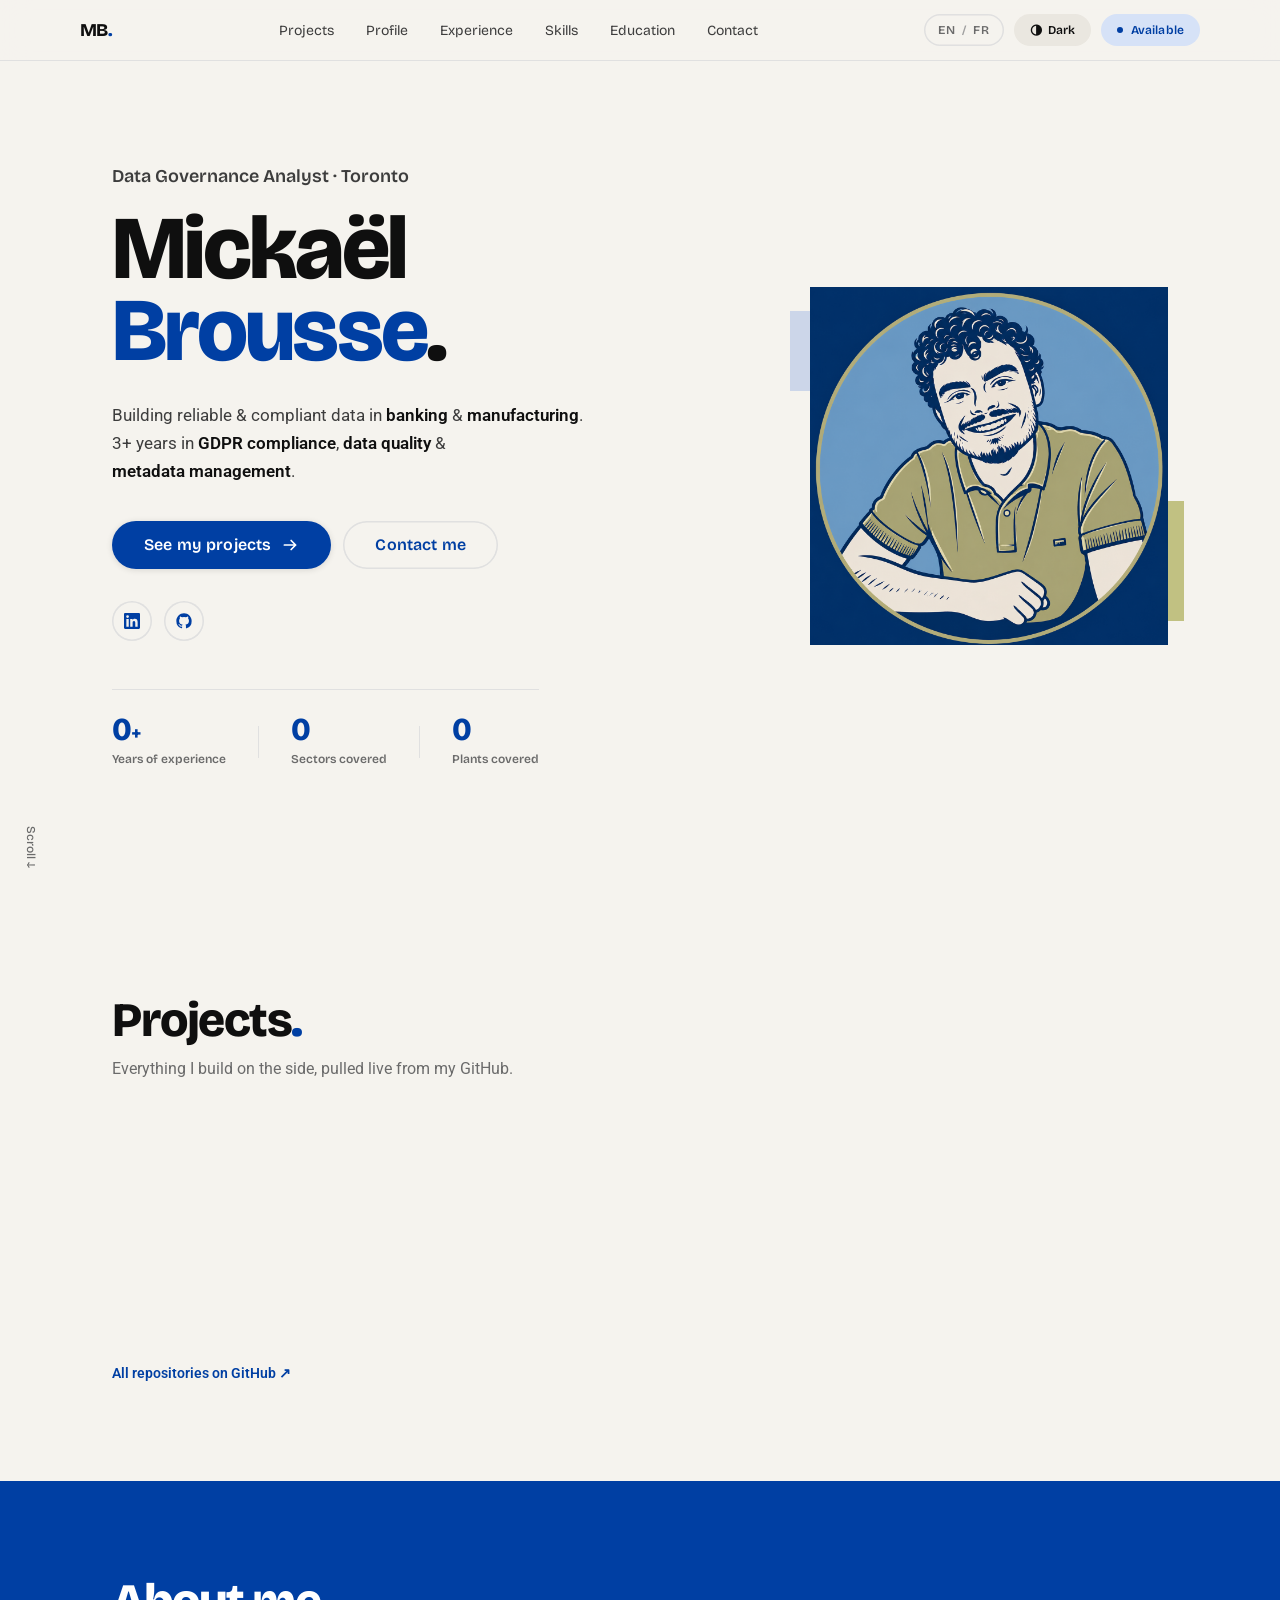
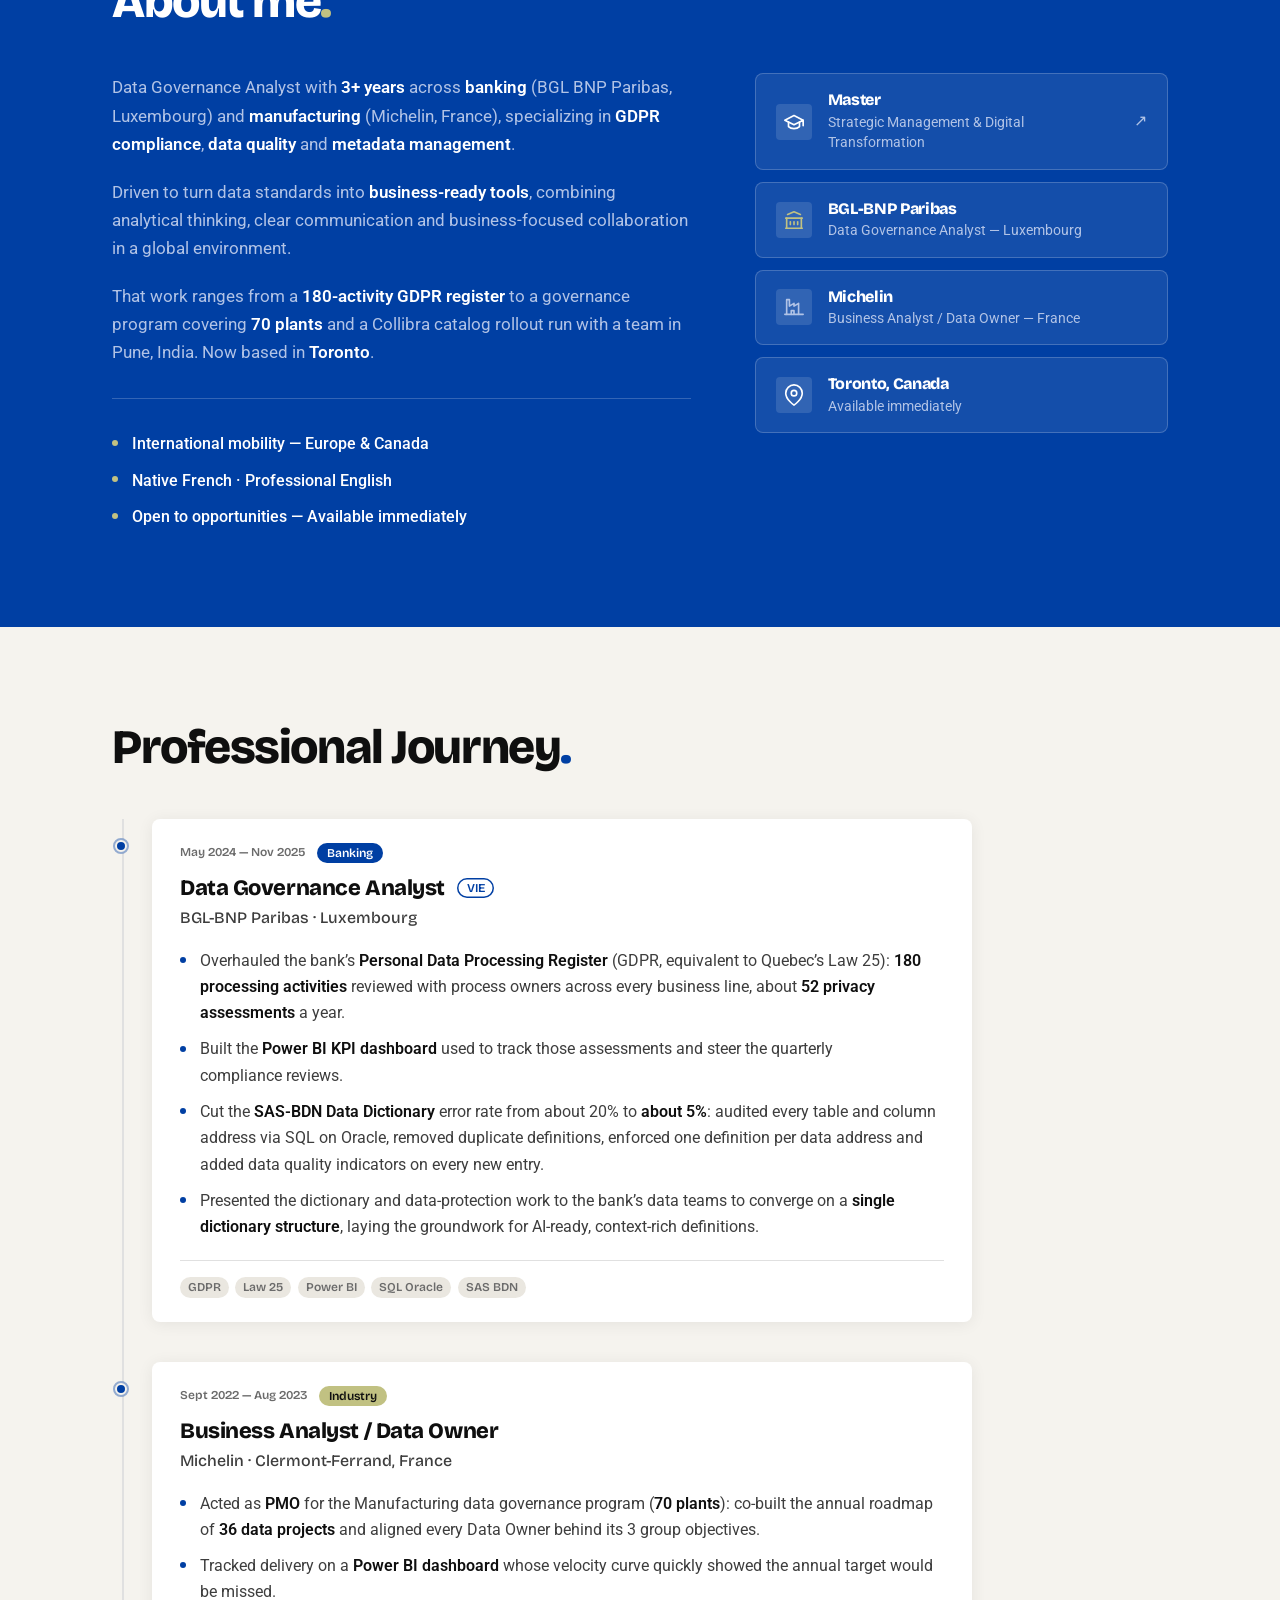
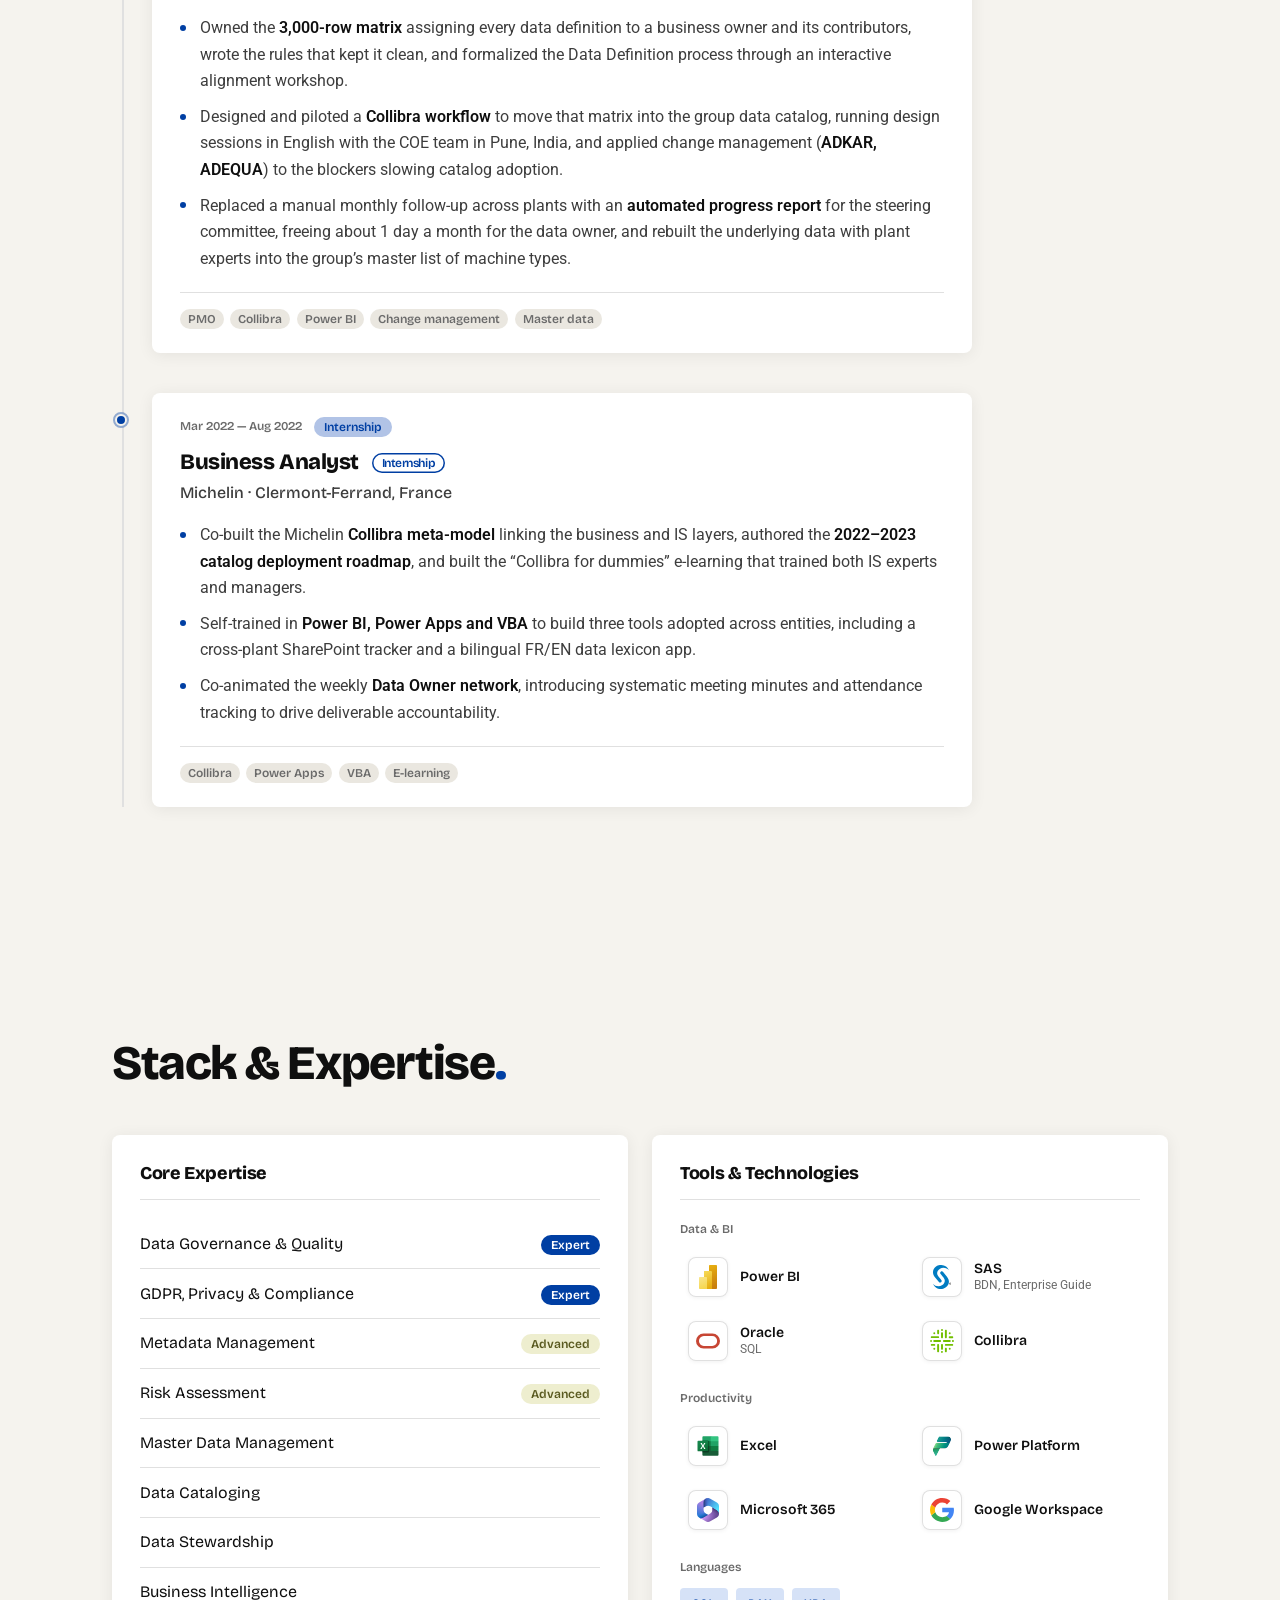
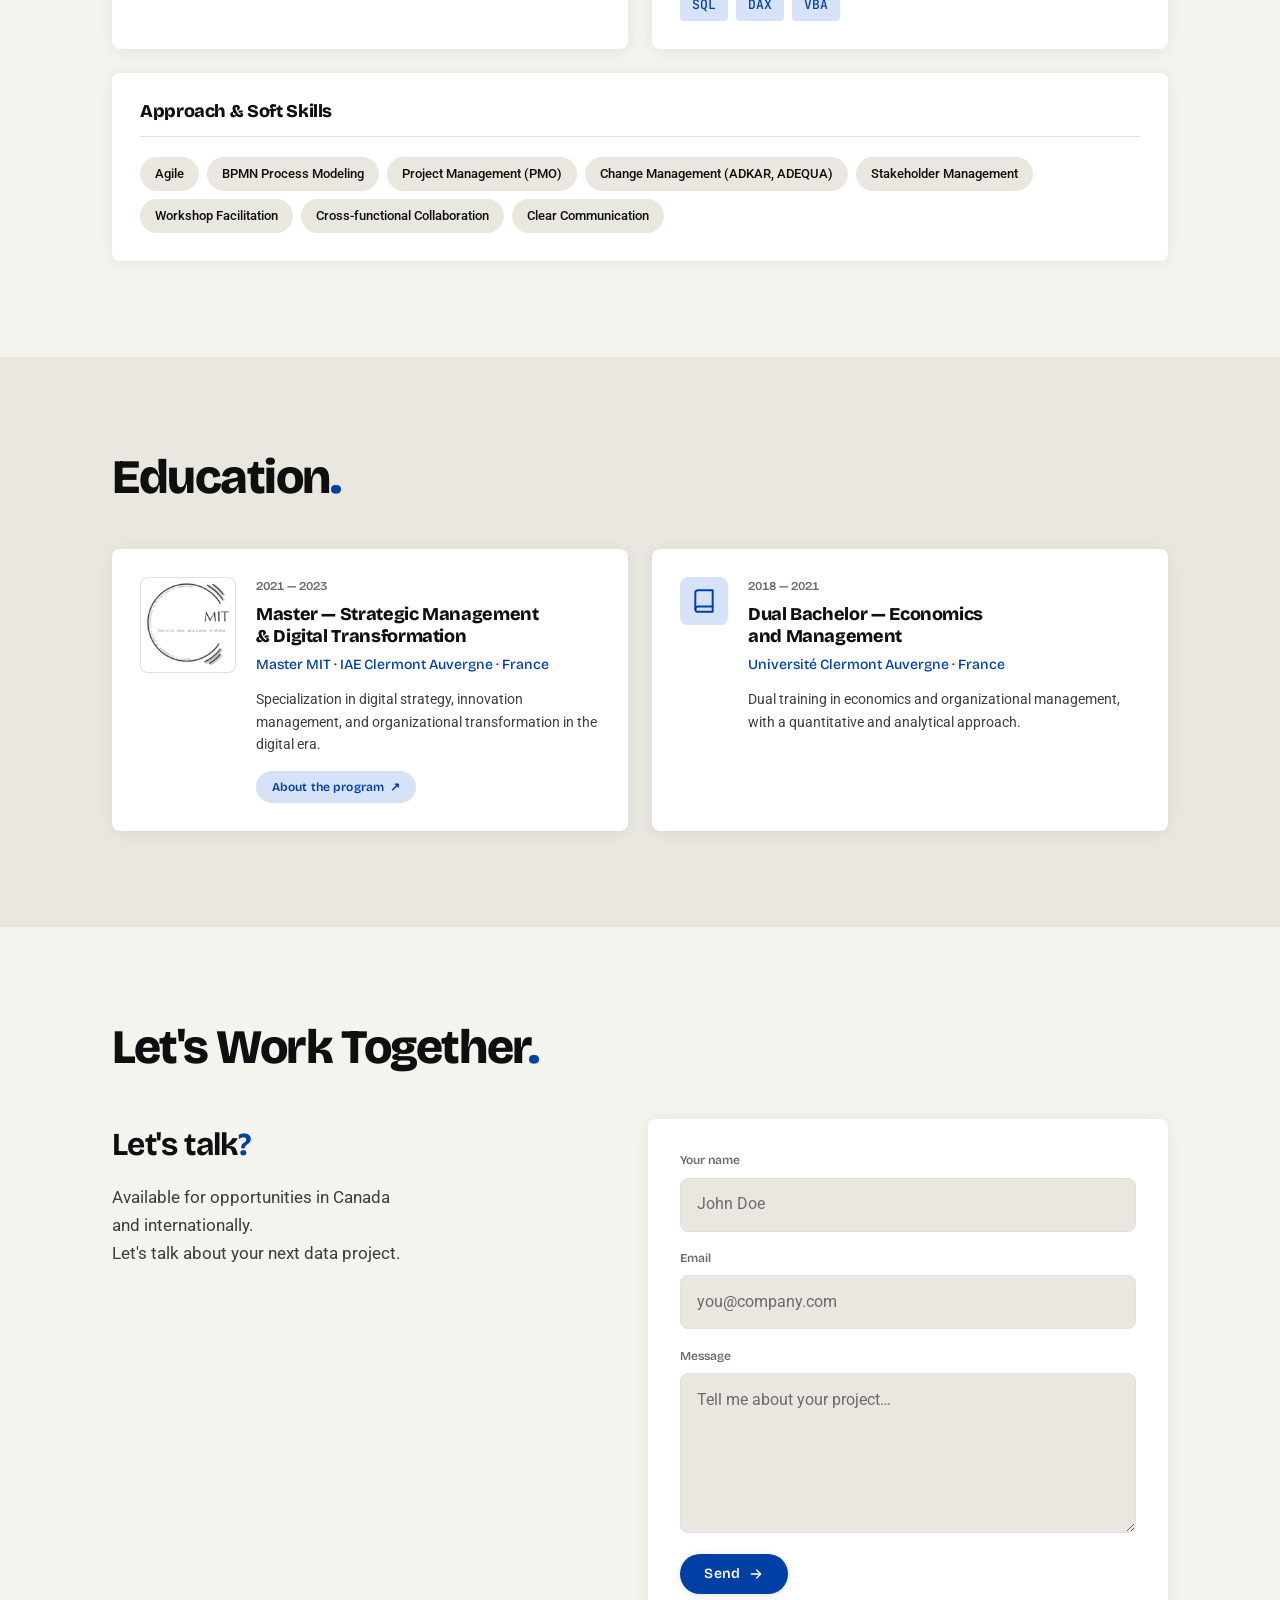
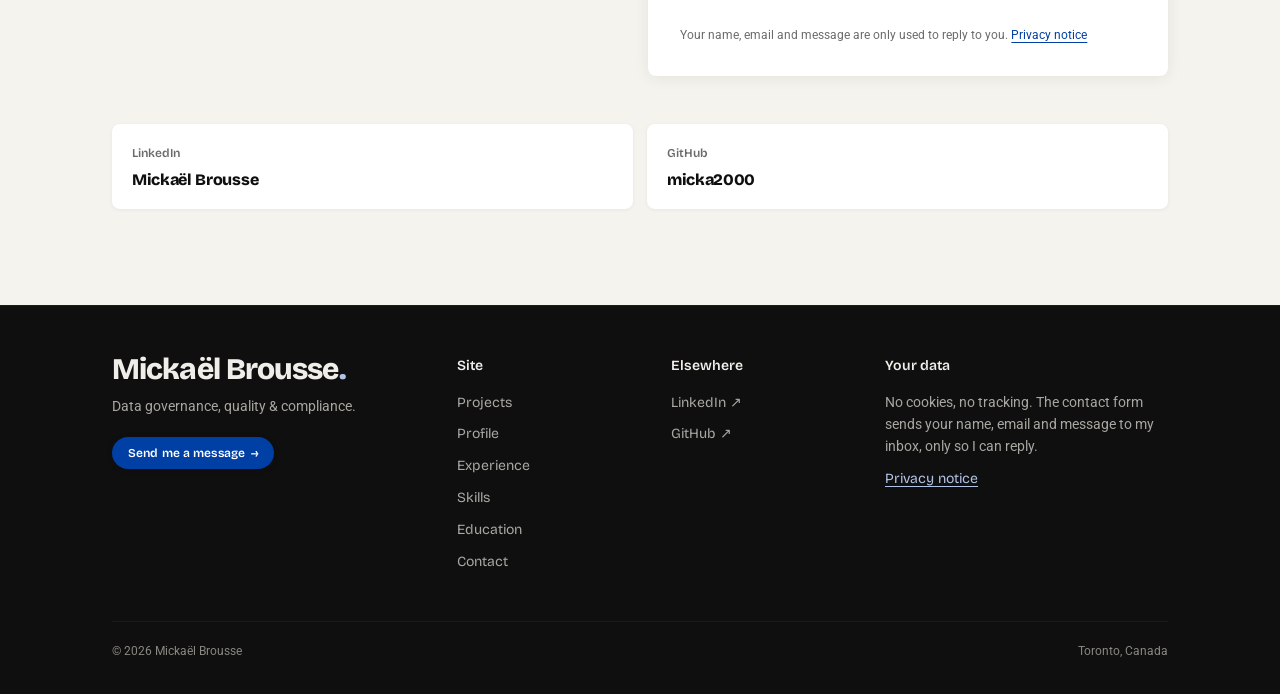
==== commit cfe5e237: "Bricolage for names and labels, sentence case everywhere Synced with the design system repo (0d63c66" ====
--- a/index.html
+++ b/index.html
@@ -31,7 +31,7 @@
       } catch (e) { document.documentElement.setAttribute('data-theme', 'light'); }
     })();
   </script>
-  <link rel="stylesheet" href="styles.css?v=15" />
+  <link rel="stylesheet" href="styles.css?v=17" />
   <link rel="preconnect" href="https://fonts.googleapis.com" />
   <link rel="preconnect" href="https://fonts.gstatic.com" crossorigin />
   <link href="https://fonts.googleapis.com/css2?family=JetBrains+Mono:wght@400;500;600&display=swap" rel="stylesheet" />
@@ -490,6 +490,6 @@
     </div>
   </footer>
 
-  <script type="module" src="script.js?v=15"></script>
+  <script type="module" src="script.js?v=17"></script>
 </body>
 </html>
--- a/styles.css
+++ b/styles.css
@@ -5,10 +5,10 @@
    portfolio aliases on top, then the page styles.
    ============================================================ */
 
-@import url('tokens/fonts.css?v=15');
-@import url('tokens/colors.css?v=15');
-@import url('tokens/typography.css?v=15');
-@import url('tokens/spacing.css?v=15');
+@import url('tokens/fonts.css?v=17');
+@import url('tokens/colors.css?v=17');
+@import url('tokens/typography.css?v=17');
+@import url('tokens/spacing.css?v=17');
 
 /* Portfolio aliases — older names kept so section styles stay untouched */
 :root,
@@ -358,10 +358,8 @@
 .stat-label {
   font-size: var(--text-label);
   font-weight: var(--weight-semi);
-  letter-spacing: 0.08em;
-  text-transform: uppercase;
   color: var(--fg-3);
-  font-family: var(--font-body);
+  font-family: var(--font-label);
 }
 .stat-sep {
   width: 1px;
@@ -376,11 +374,10 @@
   z-index: 1;
   writing-mode: vertical-rl;
   font-size: var(--text-label);
-  letter-spacing: 0.08em;
-  text-transform: uppercase;
   color: var(--fg-3);
   transition: color var(--duration-micro);
   font-weight: 500;
+  font-family: var(--font-label);
 }
 .scroll-indicator:hover { color: var(--accent); }
 @media (max-width: 1180px) { .scroll-indicator { display: none; } }
@@ -510,12 +507,10 @@
   display: inline-flex;
   align-items: center;
   gap: 4px;
-  font-family: var(--font-body);
+  font-family: var(--font-label);
   font-size: var(--text-label);
   font-weight: var(--weight-semi);
   line-height: 1;
-  letter-spacing: var(--tracking-wide);
-  text-transform: uppercase;
   white-space: nowrap;
   padding: 4px 10px;
   border-radius: var(--radius-pill);
@@ -564,15 +559,14 @@
 .timeline-tags span {
   display: inline-flex;
   align-items: center;
-  font-size: 10px;
+  font-size: var(--text-label);
   font-weight: var(--weight-semi);
   line-height: 1.2;
-  letter-spacing: 0.07em;
-  text-transform: uppercase;
   padding: 3px 8px;
   border-radius: var(--radius-pill);
   background: var(--bg-inset);
   color: var(--fg-3);
+  font-family: var(--font-label);
 }
 [data-theme="dark"] .project-tags span,
 [data-theme="dark"] .timeline-tags span { background: var(--border-subtle); color: var(--fg-2); }
@@ -731,12 +725,10 @@
   flex-wrap: wrap;
 }
 .timeline-period {
-  font-family: var(--font-body);
+  font-family: var(--font-label);
   font-size: var(--text-label);
   font-weight: var(--weight-semi);
-  text-transform: uppercase;
   color: var(--fg-3);
-  letter-spacing: 0.08em;
 }
 
 .timeline-card h3 {
@@ -804,10 +796,9 @@
 .tool-group-label {
   font-size: var(--text-label);
   font-weight: var(--weight-semi);
-  letter-spacing: 0.08em;
-  text-transform: uppercase;
   color: var(--fg-3);
   margin-bottom: 0.6rem;
+  font-family: var(--font-label);
 }
 .tool-grid {
   display: grid;
@@ -988,11 +979,9 @@
 .project-meta {
   font-size: var(--text-label);
   font-weight: var(--weight-semi);
-  letter-spacing: 0.08em;
-  text-transform: uppercase;
   color: var(--fg-3);
   margin-bottom: 5px;
-  font-family: var(--font-body);
+  font-family: var(--font-label);
 }
 .project-title {
   font-family: var(--font-display);
@@ -1087,12 +1076,10 @@
 }
 [data-theme="dark"] .edu-icon-wrap { background: var(--bg-accent-subtle); }
 .edu-period {
-  font-family: var(--font-body);
+  font-family: var(--font-label);
   font-size: var(--text-label);
   font-weight: var(--weight-semi);
-  text-transform: uppercase;
   color: var(--fg-3);
-  letter-spacing: 0.08em;
   display: block;
   margin-bottom: 0.5rem;
 }
@@ -1194,11 +1181,9 @@
   gap: 0.4rem;
 }
 .cf-field label {
-  font-family: var(--font-body);
+  font-family: var(--font-label);
   font-size: var(--text-label);
   font-weight: var(--weight-semi);
-  letter-spacing: 0.08em;
-  text-transform: uppercase;
   color: var(--fg-3);
 }
 .contact-form input,
@@ -1324,11 +1309,9 @@
   box-shadow: var(--shadow-lg);
 }
 .contact-card-label {
-  font-family: var(--font-body);
+  font-family: var(--font-label);
   font-size: var(--text-label);
   font-weight: var(--weight-semi);
-  letter-spacing: 0.08em;
-  text-transform: uppercase;
   color: var(--fg-3);
 }
 .contact-card-value {
@@ -1514,9 +1497,8 @@
   font-style: normal;
   font-size: var(--text-label);
   font-weight: var(--weight-semi);
-  letter-spacing: 0.08em;
-  text-transform: uppercase;
   color: var(--fg-3);
+  font-family: var(--font-label);
 }
 
 .pp-list { display: flex; flex-direction: column; gap: 1rem; }
@@ -1560,7 +1542,7 @@
 .pp-card--blue { background: var(--bg-accent-subtle); }
 .pp-card--olive { background: var(--color-olive-tint); }
 [data-theme="dark"] .pp-card--olive { background: rgba(193,193,130,0.14); }
-.pp-card-label { font-size: var(--text-label); font-weight: var(--weight-semi); letter-spacing: 0.08em; text-transform: uppercase; color: var(--fg-3); }
+.pp-card-label { font-size: var(--text-label); font-weight: var(--weight-semi); color: var(--fg-3); font-family: var(--font-label); }
 
 /* Evolution: V1 -> V2, two cards and an arrow */
 .pp-evo { display: grid; grid-template-columns: minmax(0, 1fr) auto minmax(0, 1fr); gap: 1.5rem; align-items: stretch; }
@@ -1628,3 +1610,19 @@
 .legal code { font-family: var(--font-mono); font-size: 0.88em; background: var(--bg-accent-subtle); color: var(--accent); padding: 1px 6px; border-radius: var(--radius-sm); }
 .legal .pp-next { margin-top: 3.5rem; }
 .footer-privacy { color: inherit; text-decoration: underline; text-underline-offset: 3px; }
+
+/* ============================================================
+   DS typography roles (2026-10-20): Bricolage for anything that
+   names something, Roboto for sentences. See tokens/typography.css.
+   ============================================================ */
+.btn, .nav-links a, .mobile-menu a, .lang-toggle, .project-filter,
+.badge, .skill-level, .role-type, .project-tags span, .project-badge,
+.timeline-tags span, .footer-col a, .footer-col-title,
+.stat-label, .cf-submit-label {
+  font-family: var(--font-label);
+}
+.skill-row > span:first-child, .tool-name, .timeline-company, .edu-school,
+.contact-card-value, .hero-eyebrow, .cf-sent-title {
+  font-family: var(--font-title);
+}
+.code-chips span { font-family: var(--font-mono); }
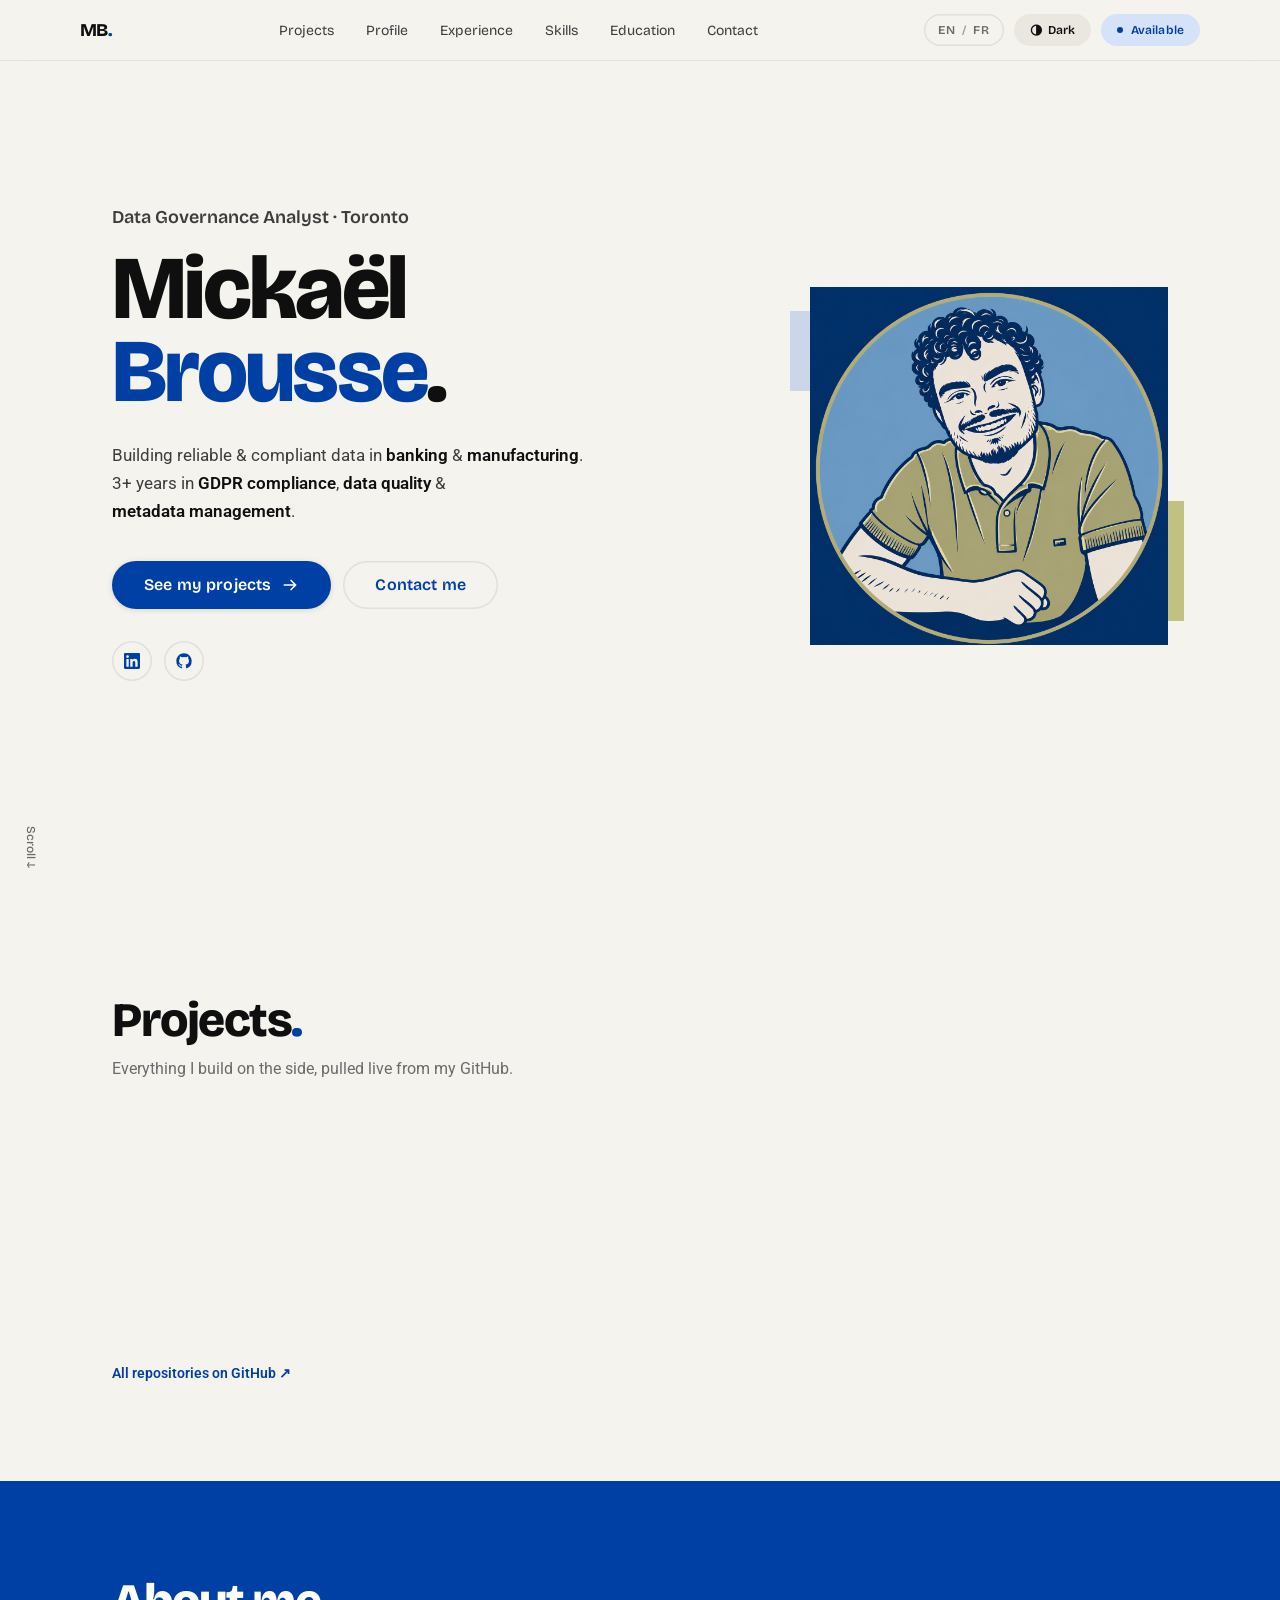
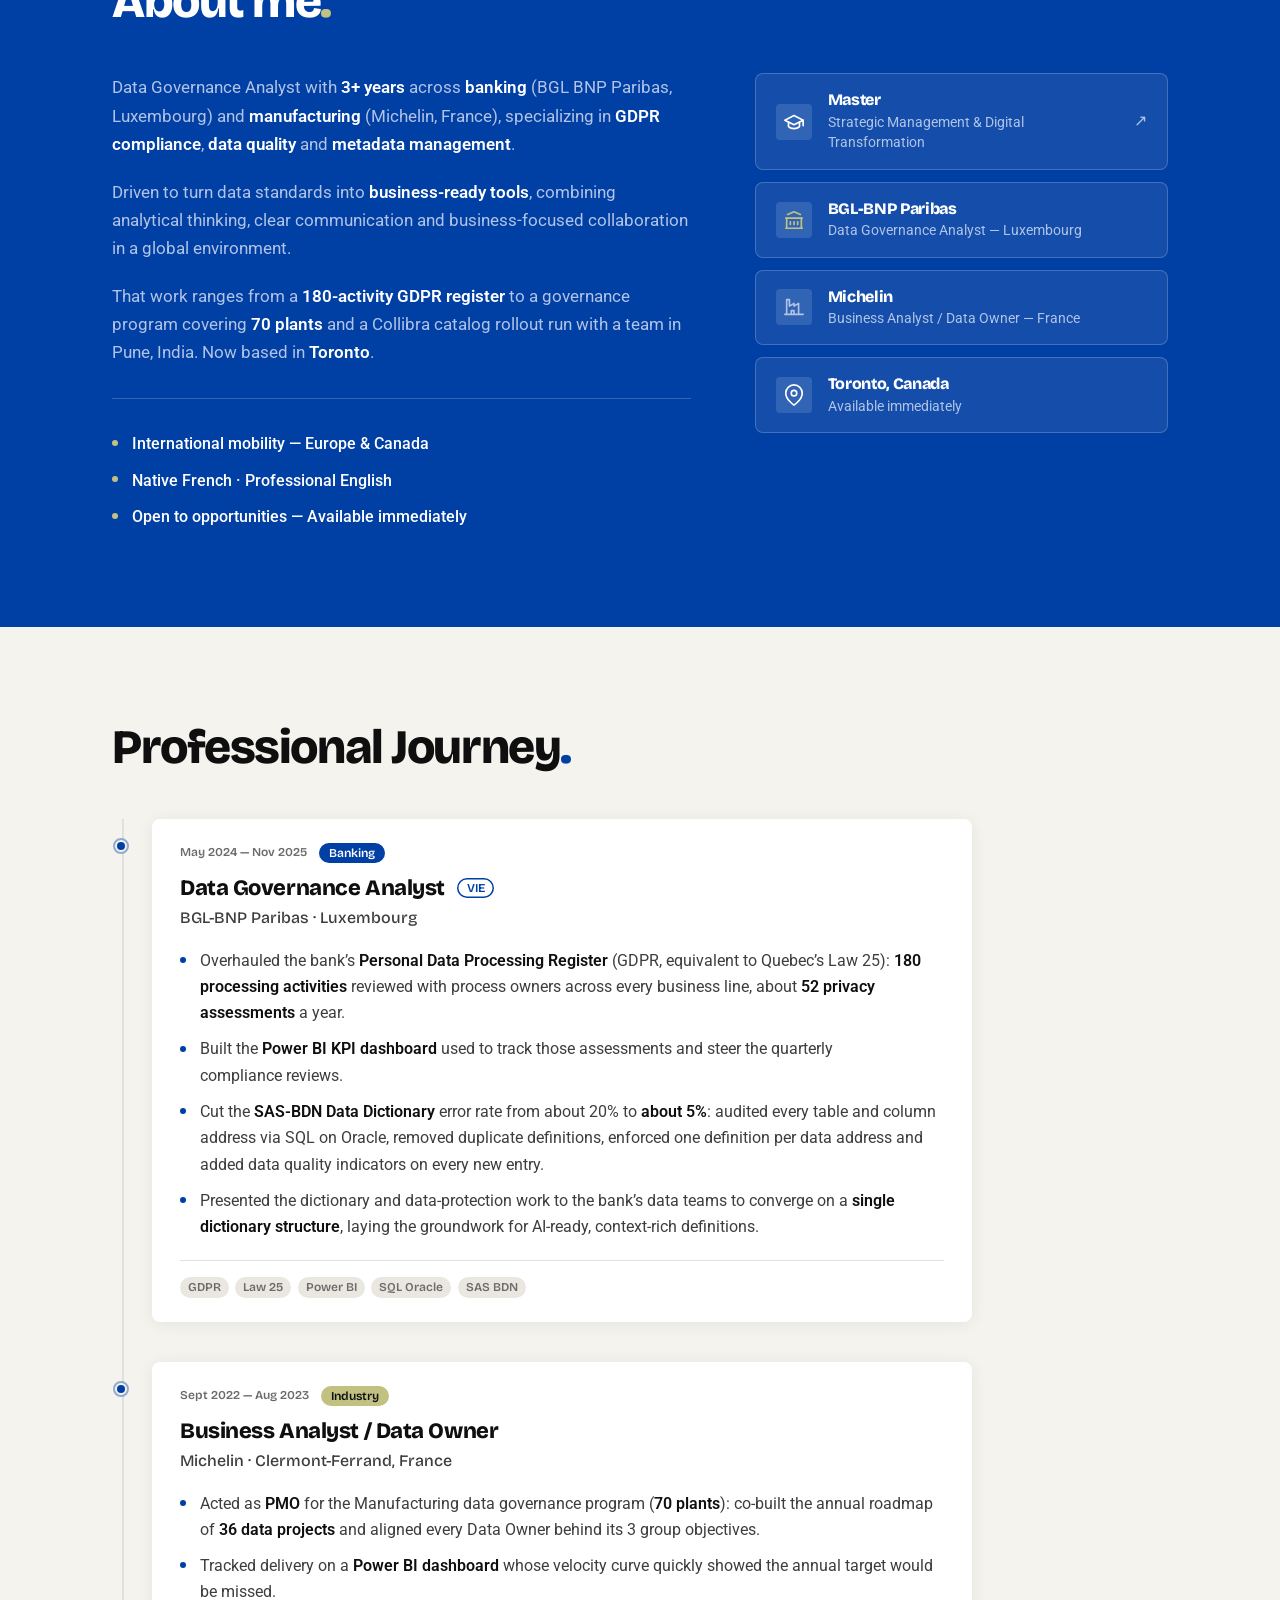
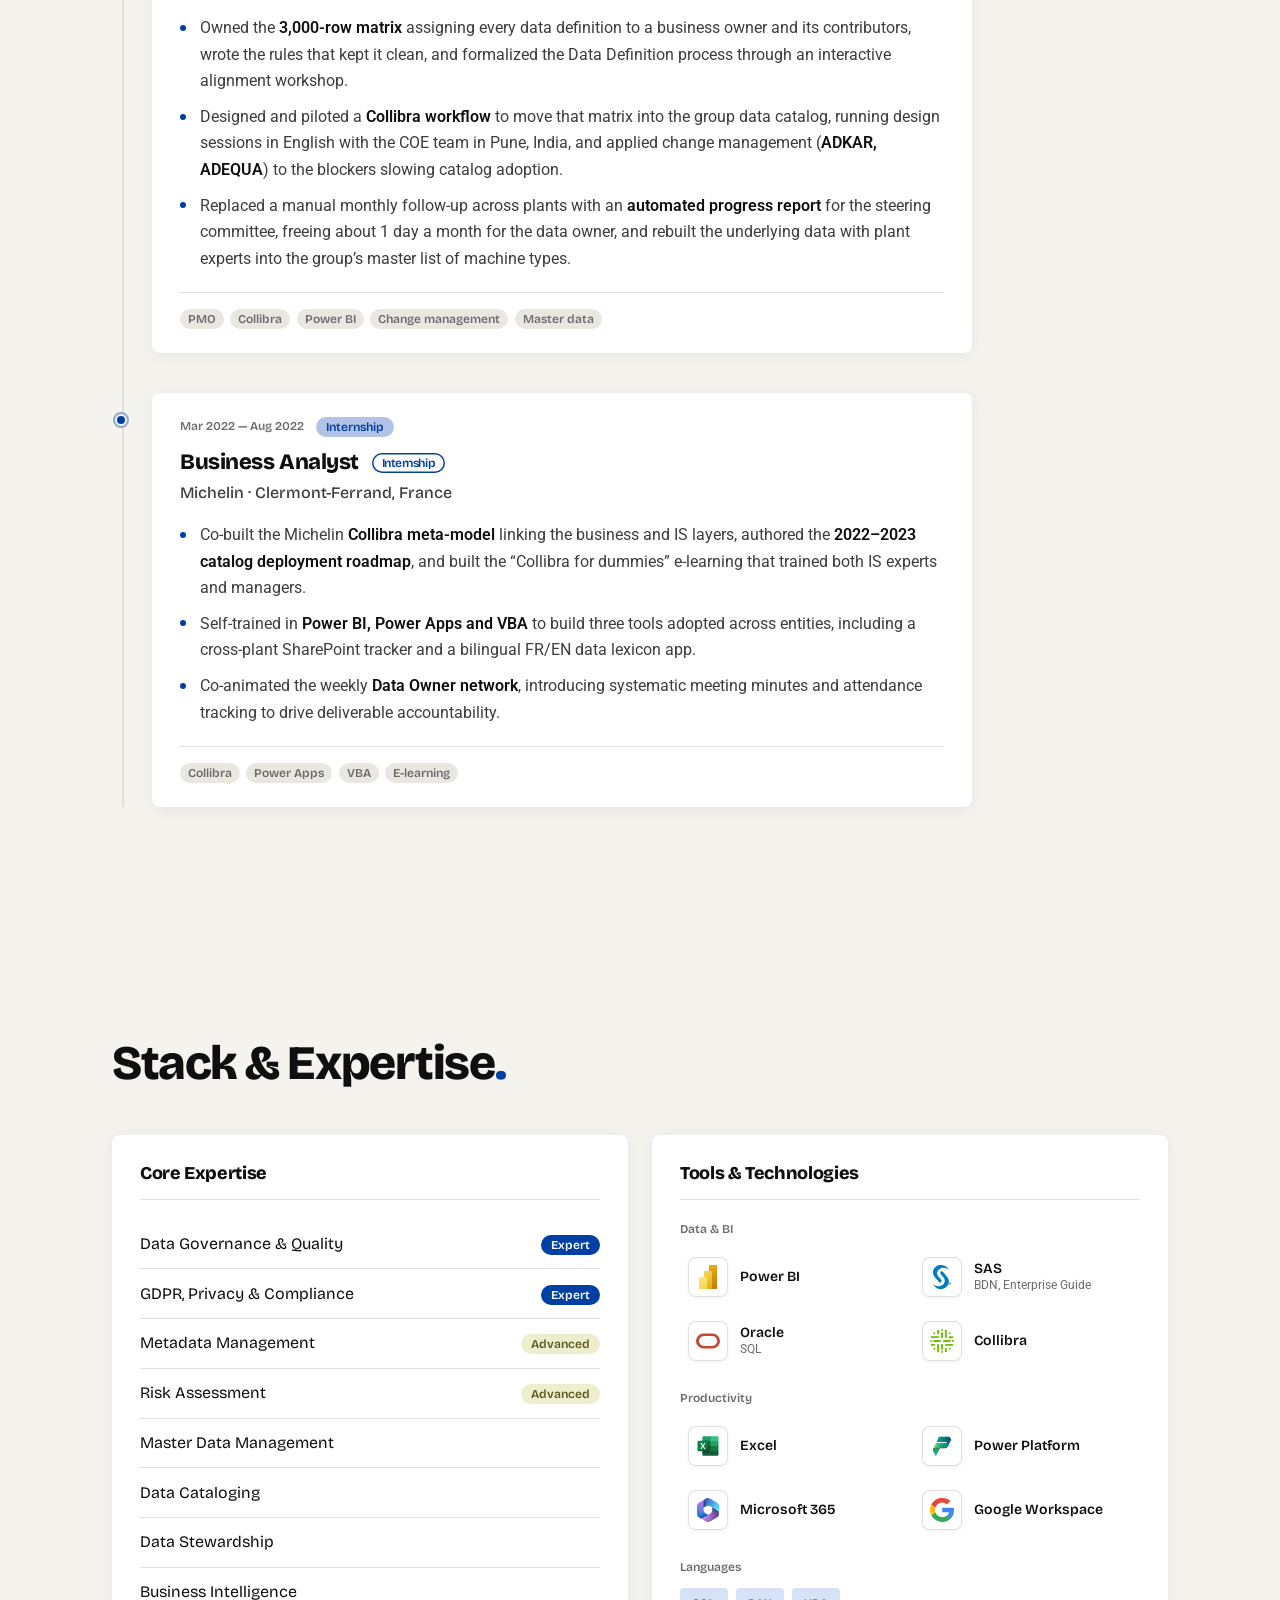
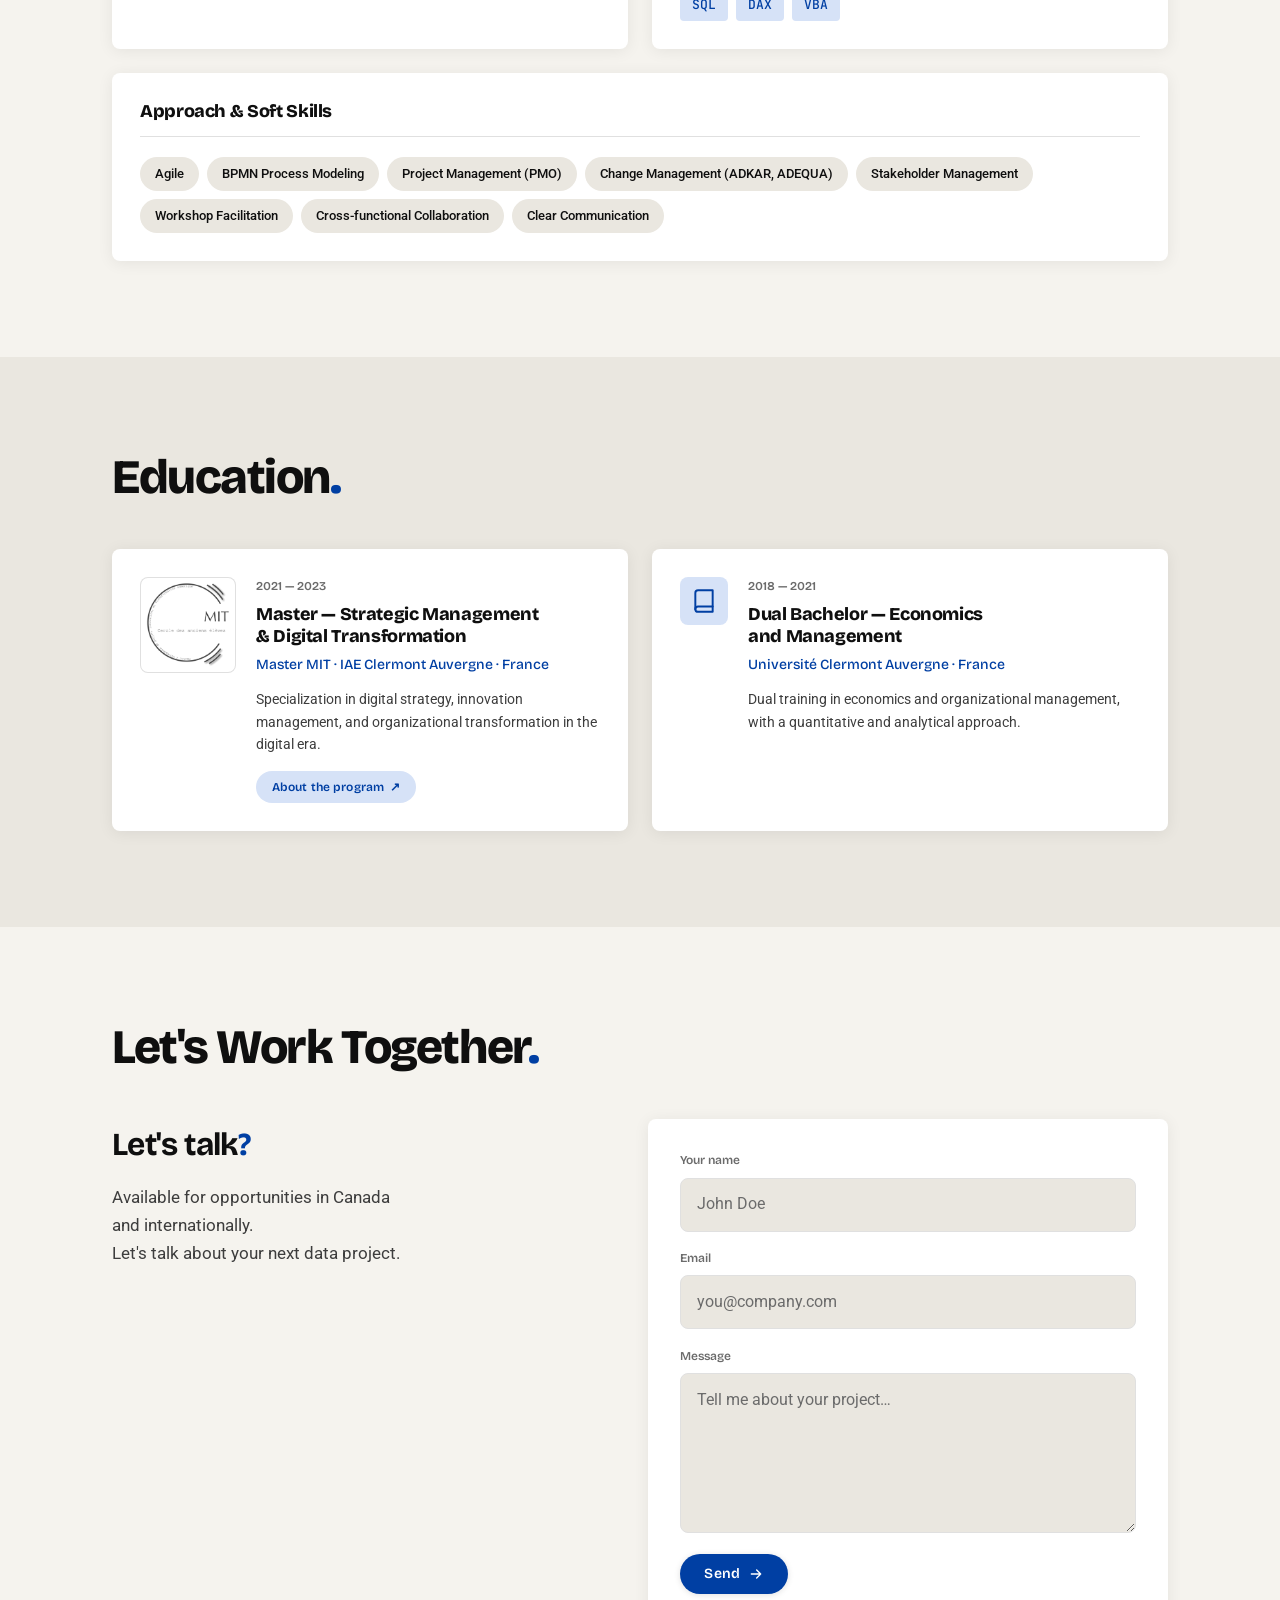
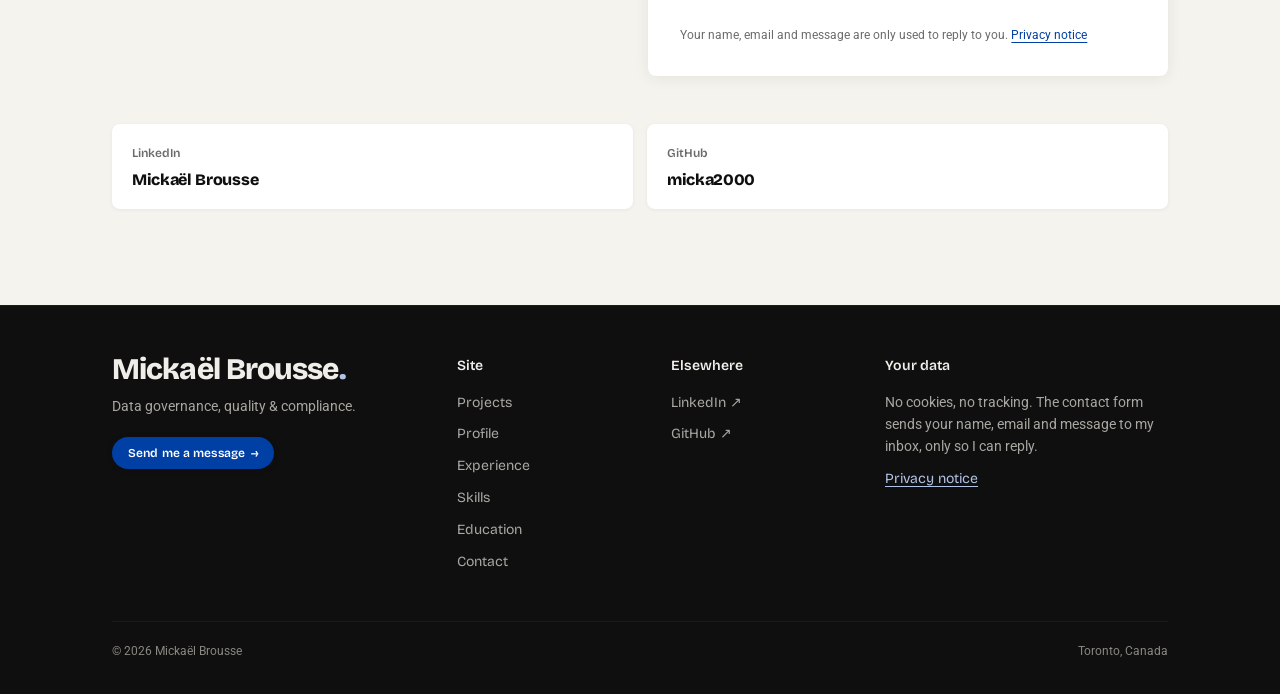
==== commit 6b18cffd: "Remove the hero stats strip 3+ years, 2 sectors and 70 plants were a generic metric template and alr" ====
--- a/index.html
+++ b/index.html
@@ -31,7 +31,7 @@
       } catch (e) { document.documentElement.setAttribute('data-theme', 'light'); }
     })();
   </script>
-  <link rel="stylesheet" href="styles.css?v=17" />
+  <link rel="stylesheet" href="styles.css?v=19" />
   <link rel="preconnect" href="https://fonts.googleapis.com" />
   <link rel="preconnect" href="https://fonts.gstatic.com" crossorigin />
   <link href="https://fonts.googleapis.com/css2?family=JetBrains+Mono:wght@400;500;600&display=swap" rel="stylesheet" />
@@ -122,22 +122,6 @@
           <svg width="17" height="17" viewBox="0 0 24 24" fill="currentColor"><path d="M12 .5C5.65.5.5 5.65.5 12a11.5 11.5 0 007.86 10.92c.58.1.79-.25.79-.56v-2c-3.2.7-3.87-1.37-3.87-1.37-.53-1.33-1.28-1.69-1.28-1.69-1.05-.72.08-.7.08-.7 1.16.08 1.77 1.19 1.77 1.19 1.03 1.77 2.7 1.26 3.36.96.1-.75.4-1.26.73-1.55-2.56-.29-5.25-1.28-5.25-5.69 0-1.26.45-2.29 1.19-3.1-.12-.29-.52-1.46.11-3.05 0 0 .97-.31 3.17 1.18a11 11 0 015.78 0c2.2-1.49 3.17-1.18 3.17-1.18.63 1.59.23 2.76.11 3.05.74.81 1.19 1.84 1.19 3.1 0 4.42-2.7 5.4-5.27 5.68.41.36.78 1.06.78 2.14v3.17c0 .31.21.67.8.56A11.5 11.5 0 0023.5 12C23.5 5.65 18.35.5 12 .5z"/></svg>
         </a>
       </div>
-      <div class="hero-stats">
-        <div class="stat">
-          <div class="stat-value"><span class="stat-number" data-count="3">0</span><span class="stat-plus">+</span></div>
-          <span class="stat-label" data-i18n="hero.stat_years">Years of experience</span>
-        </div>
-        <div class="stat-sep"></div>
-        <div class="stat">
-          <div class="stat-value"><span class="stat-number" data-count="2">0</span></div>
-          <span class="stat-label" data-i18n="hero.stat_sectors">Sectors covered</span>
-        </div>
-        <div class="stat-sep"></div>
-        <div class="stat">
-          <div class="stat-value"><span class="stat-number" data-count="70">0</span></div>
-          <span class="stat-label" data-i18n="hero.stat_countries">Plants covered</span>
-        </div>
-      </div>
     </div>
     <div class="hero-portrait">
       <div class="hp-block hp-olive"></div>
@@ -490,6 +474,6 @@
     </div>
   </footer>
 
-  <script type="module" src="script.js?v=17"></script>
+  <script type="module" src="script.js?v=19"></script>
 </body>
 </html>
--- a/styles.css
+++ b/styles.css
@@ -5,10 +5,10 @@
    portfolio aliases on top, then the page styles.
    ============================================================ */
 
-@import url('tokens/fonts.css?v=17');
-@import url('tokens/colors.css?v=17');
-@import url('tokens/typography.css?v=17');
-@import url('tokens/spacing.css?v=17');
+@import url('tokens/fonts.css?v=19');
+@import url('tokens/colors.css?v=19');
+@import url('tokens/typography.css?v=19');
+@import url('tokens/spacing.css?v=19');
 
 /* Portfolio aliases — older names kept so section styles stay untouched */
 :root,
@@ -44,7 +44,6 @@
 a { color: inherit; text-decoration: none; }
 h1, h2, h3, h4 { text-wrap: balance; }
 p, li { text-wrap: pretty; }
-.stat-number, .timeline-period, .edu-period, .project-meta { font-variant-numeric: tabular-nums; }
 strong { color: var(--fg-1); font-weight: 600; }
 ul { list-style: none; }
 
@@ -152,6 +151,7 @@
   color: var(--fg-2);
   position: relative;
   transition: color var(--duration-fast);
+  font-family: var(--font-label);
 }
 .nav-links a:hover { color: var(--color-blue); }
 .nav-links a::after {
@@ -222,6 +222,7 @@
   color: var(--fg-1);
   padding: 0.5rem 0;
   display: block;
+  font-family: var(--font-label);
 }
 
 /* ============================================================
@@ -295,7 +296,7 @@
 
 /* Role line above the name: plain text, no caps, no accent colour */
 .hero-eyebrow {
-  font-family: var(--font-body);
+  font-family: var(--font-title);
   font-size: var(--text-h4);
   font-weight: var(--weight-semi);
   color: var(--fg-2);
@@ -336,36 +337,6 @@
   margin-bottom: 3rem;
 }
 
-.hero-stats {
-  display: flex;
-  align-items: center;
-  gap: 2rem;
-  padding-top: 1.5rem;
-  border-top: 1px solid var(--border-subtle);
-}
-.stat { display: flex; flex-direction: column; align-items: flex-start; gap: 0.25rem; }
-.stat-value {
-  display: flex;
-  align-items: baseline;
-  font-family: var(--font-display);
-  font-weight: 800;
-  font-size: 2rem;
-  line-height: 1;
-  letter-spacing: -0.03em;
-  color: var(--accent);
-}
-.stat-plus { font-size: 1.25rem; color: var(--accent); }
-.stat-label {
-  font-size: var(--text-label);
-  font-weight: var(--weight-semi);
-  color: var(--fg-3);
-  font-family: var(--font-label);
-}
-.stat-sep {
-  width: 1px;
-  height: 32px;
-  background: var(--border-subtle);
-}
 
 .scroll-indicator {
   position: absolute;
@@ -399,7 +370,7 @@
   gap: 8px;
   height: 40px;
   padding: 0 24px;
-  font-family: var(--font-body);
+  font-family: var(--font-label);
   font-size: 14px;
   font-weight: var(--weight-semi);
   letter-spacing: 0.01em;
@@ -484,10 +455,10 @@
 }
 
 /* Component tweaks on top of the variants */
-.lang-toggle { gap: 4px; padding: 0 12px; letter-spacing: 0.06em; }
+.lang-toggle { gap: 4px; padding: 0 12px; letter-spacing: 0.06em; font-family: var(--font-label); }
 .theme-toggle-icon { font-size: 14px; line-height: 1; }
 .nav-badge { gap: 8px; }
-.project-filter { color: var(--fg-2); padding: 0 14px; }
+.project-filter { color: var(--fg-2); padding: 0 14px; font-family: var(--font-label); }
 .project-filter.is-active,
 .project-filter.is-active:hover {
   background: var(--color-blue);
@@ -496,8 +467,8 @@
 }
 /* ============================================================
    BADGES & TAGS — DS "Badges & Tags"
-   badge: 11px / 600 / CAPS / .06em, pill 4px 10px
-   tag:   10px / 600 / CAPS / .07em, pill 3px 8px (cards)
+   badge: 12px / 600 / Bricolage (--font-label), sentence case, pill 4px 10px
+   tag:   12px / 600 / Bricolage (--font-label), sentence case, pill 3px 8px
    chip:  13px / 500, pill 8px 14px (skills)
    ============================================================ */
 .timeline-badge,
@@ -528,6 +499,7 @@
   box-shadow: inset 0 0 0 1.5px currentColor;
   margin-left: 0.5rem;
   vertical-align: 0.2em;
+  font-family: var(--font-label);
 }
 
 /* Skill level — filled for Expert, tinted for Advanced */
@@ -745,6 +717,7 @@
   color: var(--fg-2);
   font-weight: 500;
   margin-bottom: 1rem;
+  font-family: var(--font-title);
 }
 .timeline-list {
   display: flex;
@@ -827,7 +800,7 @@
 [data-theme="dark"] .tool-mark { box-shadow: none; }
 .tool-mark img { width: 24px; height: 24px; object-fit: contain; }
 .tool-text { display: flex; flex-direction: column; min-width: 0; }
-.tool-name { font-size: var(--text-sm); font-weight: var(--weight-semi); color: var(--fg-1); line-height: 1.3; }
+.tool-name { font-size: var(--text-sm); font-weight: var(--weight-semi); color: var(--fg-1); line-height: 1.3; font-family: var(--font-title); }
 .tool-sub { font-size: var(--text-xs); color: var(--fg-3); line-height: 1.3; }
 @media (max-width: 600px) {
   .tool { gap: 0.6rem; padding: 0.4rem; }
@@ -865,6 +838,7 @@
 }
 .skill-items { list-style: none; margin: 0; padding: 0; display: flex; flex-direction: column; }
 .skill-row {
+  font-family: var(--font-title);
   display: flex;
   justify-content: space-between;
   align-items: baseline;
@@ -1097,6 +1071,7 @@
   color: var(--accent);
   font-weight: 500;
   margin-bottom: 0.75rem;
+  font-family: var(--font-title);
 }
 .edu-desc {
   font-size: var(--text-sm);
@@ -1263,7 +1238,7 @@
   font-size: var(--text-sm);
 }
 .cf-sent p { margin: 0; line-height: 1.5; }
-.cf-sent-title { font-family: var(--font-display); font-weight: var(--weight-ultra); font-size: 18px; letter-spacing: -0.02em; margin-bottom: 0.15rem !important; }
+.cf-sent-title { font-family: var(--font-title); font-weight: var(--weight-ultra); font-size: 18px; letter-spacing: -0.02em; margin-bottom: 0.15rem !important; }
 .cf-alt { align-self: flex-start; }
 .cf-submit:disabled { opacity: 0.6; cursor: progress; }
 /* Honeypot — out of sight and out of the tab order */
@@ -1315,7 +1290,7 @@
   color: var(--fg-3);
 }
 .contact-card-value {
-  font-family: var(--font-display);
+  font-family: var(--font-title);
   font-weight: var(--weight-ultra);
   font-size: 16px;
   color: var(--fg-1);
@@ -1351,8 +1326,8 @@
 .footer-name span { color: var(--color-sky); }
 .footer-tagline { font-size: var(--text-sm); line-height: 1.6; color: #A9A7A1; margin-bottom: 1.25rem; max-width: 280px; }
 .footer-col { display: flex; flex-direction: column; align-items: flex-start; gap: 0.55rem; }
-.footer-col-title { font-size: var(--text-sm); font-weight: var(--weight-semi); color: #F0EEE9; margin-bottom: 0.3rem; }
-.footer-col a { font-size: var(--text-sm); color: #A9A7A1; transition: color var(--duration-micro); }
+.footer-col-title { font-size: var(--text-sm); font-weight: var(--weight-semi); color: #F0EEE9; margin-bottom: 0.3rem; font-family: var(--font-label); }
+.footer-col a { font-size: var(--text-sm); color: #A9A7A1; transition: color var(--duration-micro); font-family: var(--font-label); }
 .footer-col a:hover { color: var(--color-sky); }
 .footer-data p:not(.footer-col-title) { font-size: var(--text-sm); line-height: 1.6; color: #A9A7A1; }
 .footer-data a { color: var(--color-sky); text-decoration: underline; text-underline-offset: 3px; }
@@ -1394,9 +1369,7 @@
   section { padding: 4rem 0; }
   .container { padding: 0 1.25rem; }
   .hero-name { font-size: clamp(2.6rem, 13vw, 4.5rem); letter-spacing: -0.03em; }
-  .hero-stats { gap: 1.25rem; flex-wrap: wrap; }
   .hero-portrait { justify-content: flex-start; margin-left: 20px; }
-  .stat-sep { display: none; }
   .contact-grid { grid-template-columns: 1fr; }
   .timeline { padding-left: 1.75rem; }
   .timeline-dot { left: -1.6rem; }
@@ -1610,19 +1583,3 @@
 .legal code { font-family: var(--font-mono); font-size: 0.88em; background: var(--bg-accent-subtle); color: var(--accent); padding: 1px 6px; border-radius: var(--radius-sm); }
 .legal .pp-next { margin-top: 3.5rem; }
 .footer-privacy { color: inherit; text-decoration: underline; text-underline-offset: 3px; }
-
-/* ============================================================
-   DS typography roles (2026-10-20): Bricolage for anything that
-   names something, Roboto for sentences. See tokens/typography.css.
-   ============================================================ */
-.btn, .nav-links a, .mobile-menu a, .lang-toggle, .project-filter,
-.badge, .skill-level, .role-type, .project-tags span, .project-badge,
-.timeline-tags span, .footer-col a, .footer-col-title,
-.stat-label, .cf-submit-label {
-  font-family: var(--font-label);
-}
-.skill-row > span:first-child, .tool-name, .timeline-company, .edu-school,
-.contact-card-value, .hero-eyebrow, .cf-sent-title {
-  font-family: var(--font-title);
-}
-.code-chips span { font-family: var(--font-mono); }
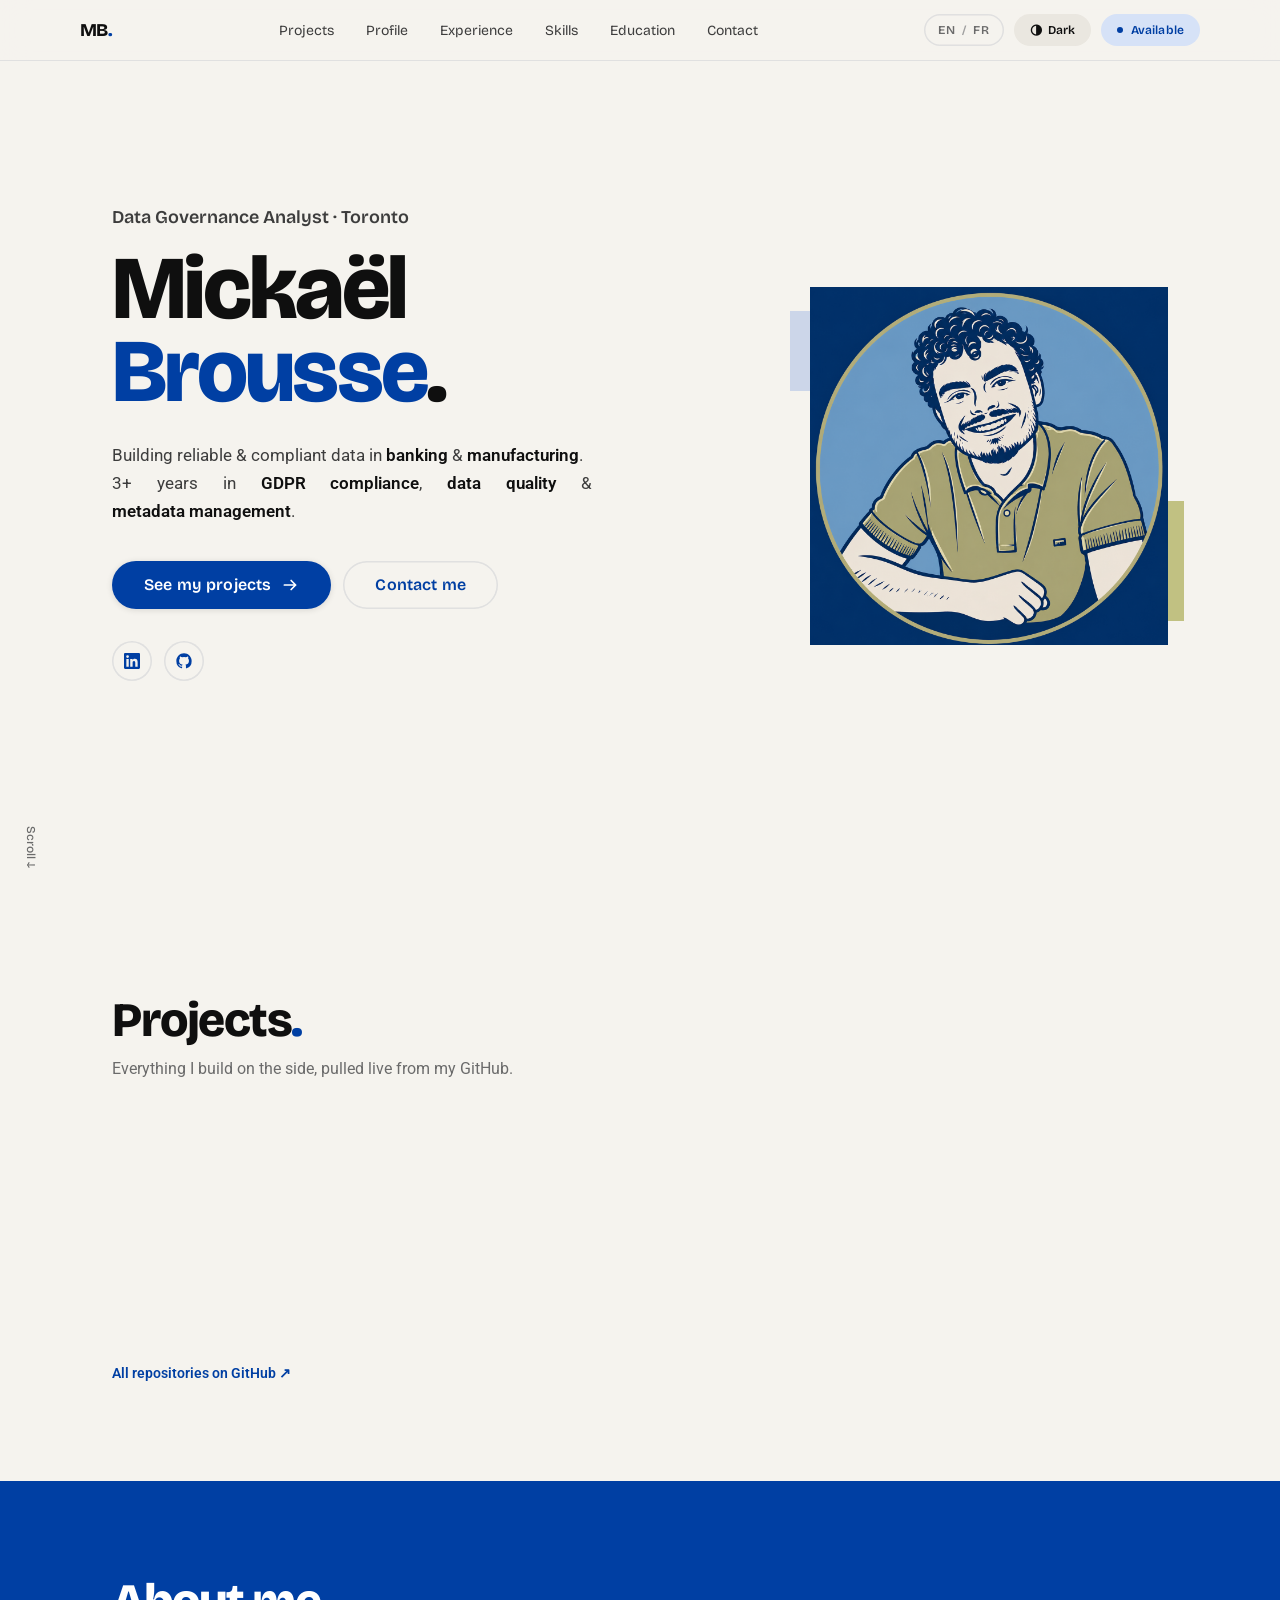
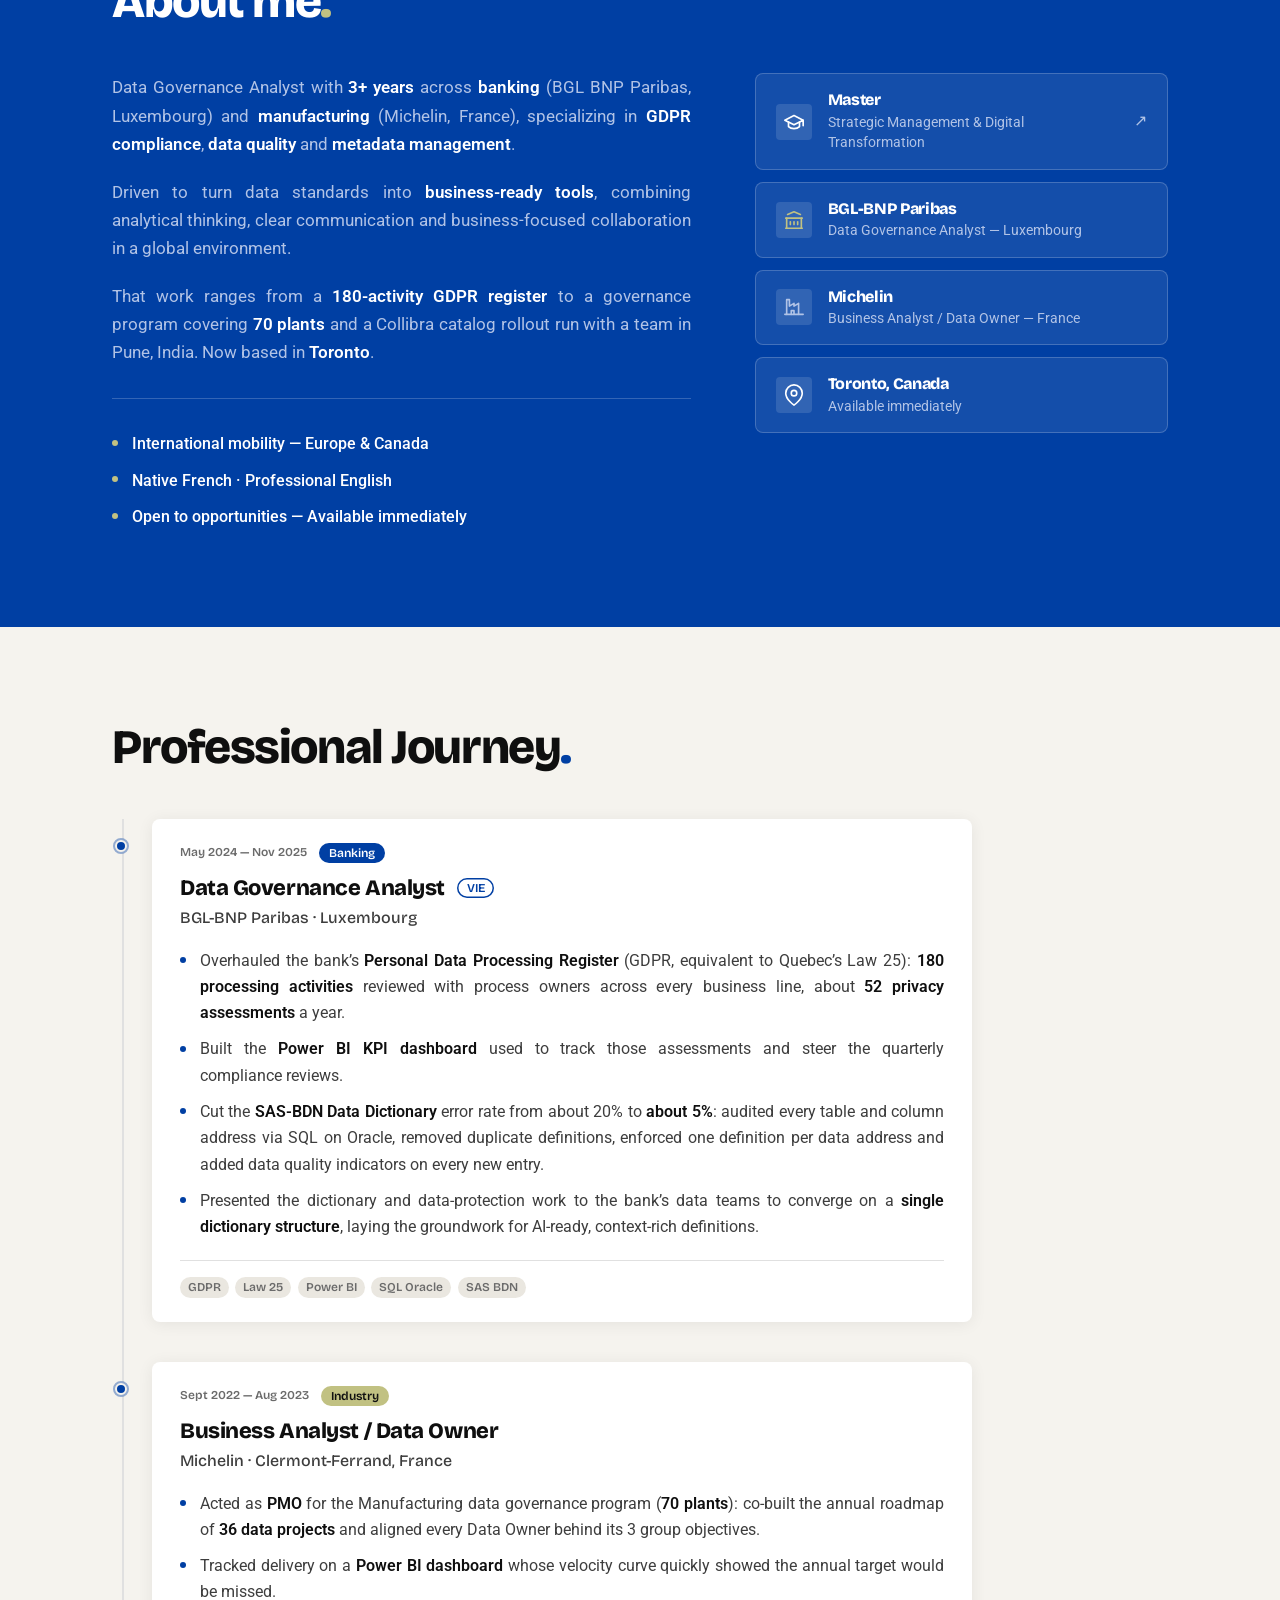
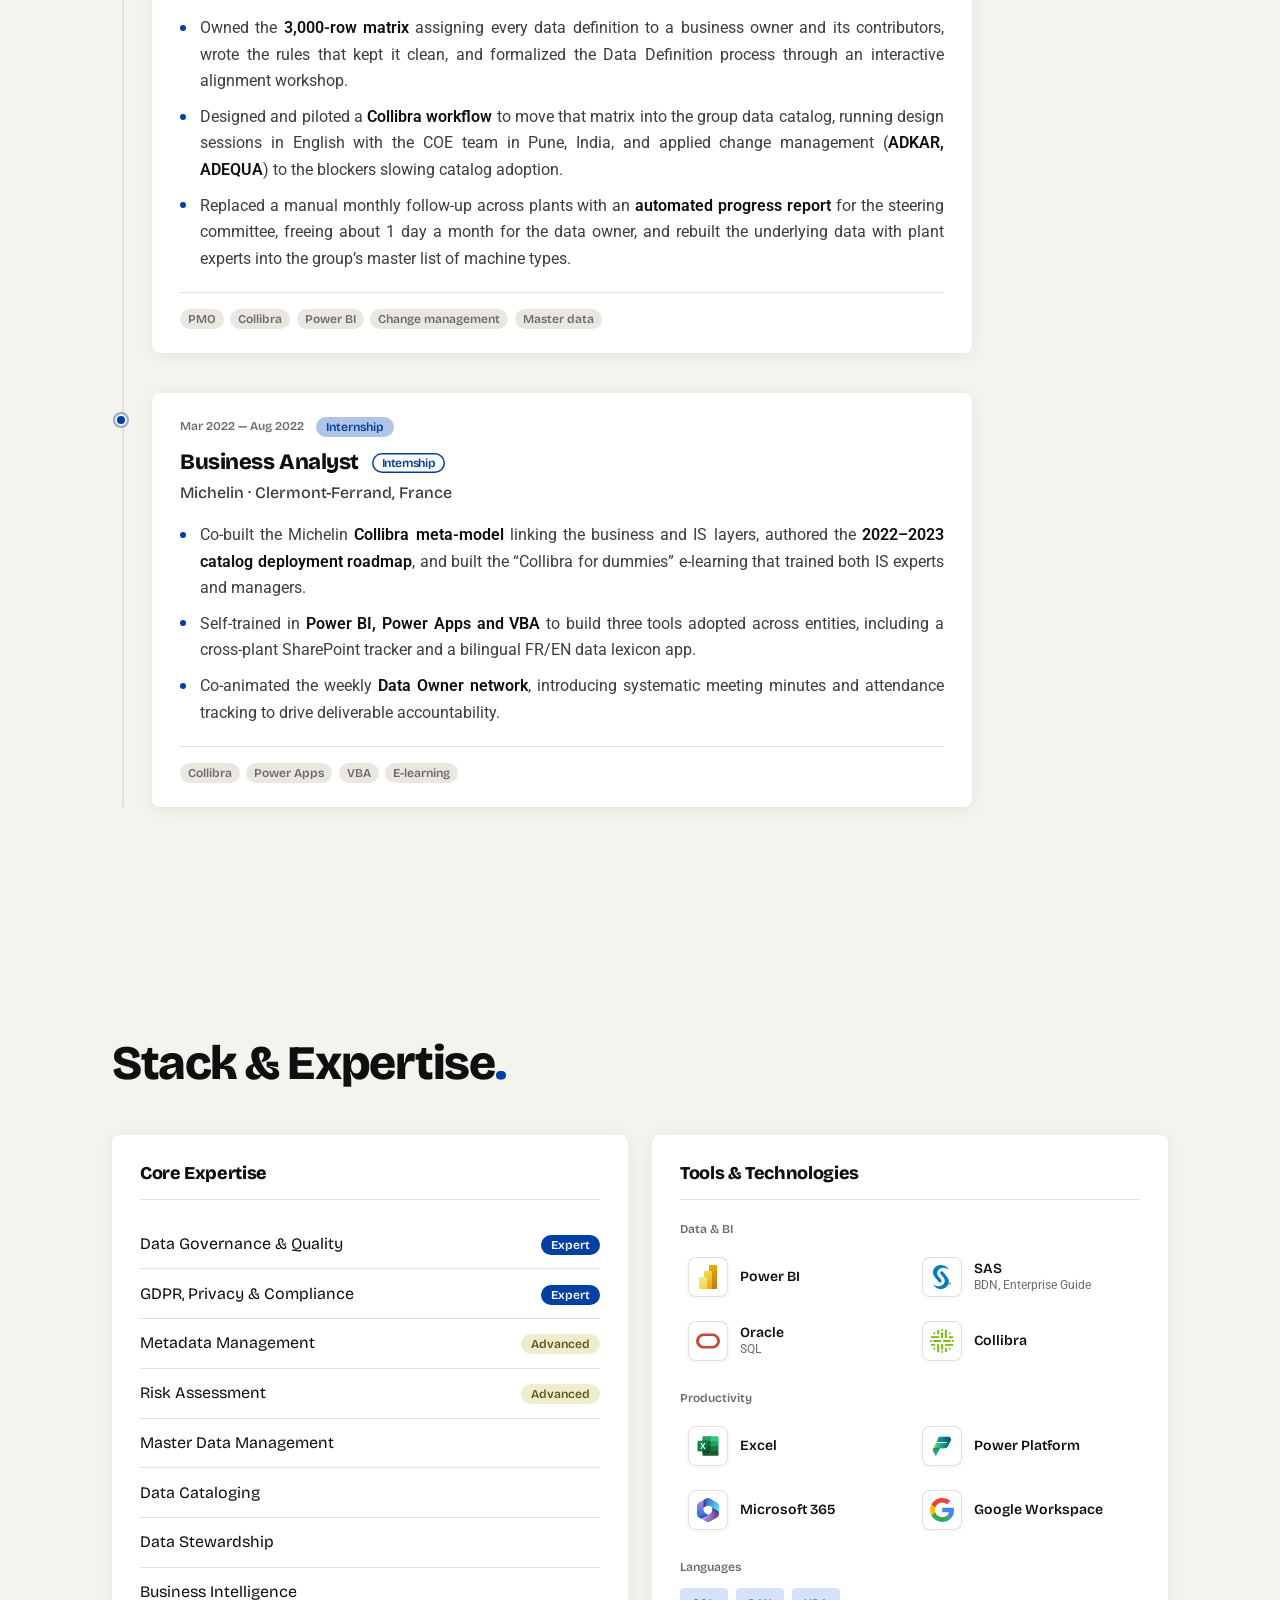
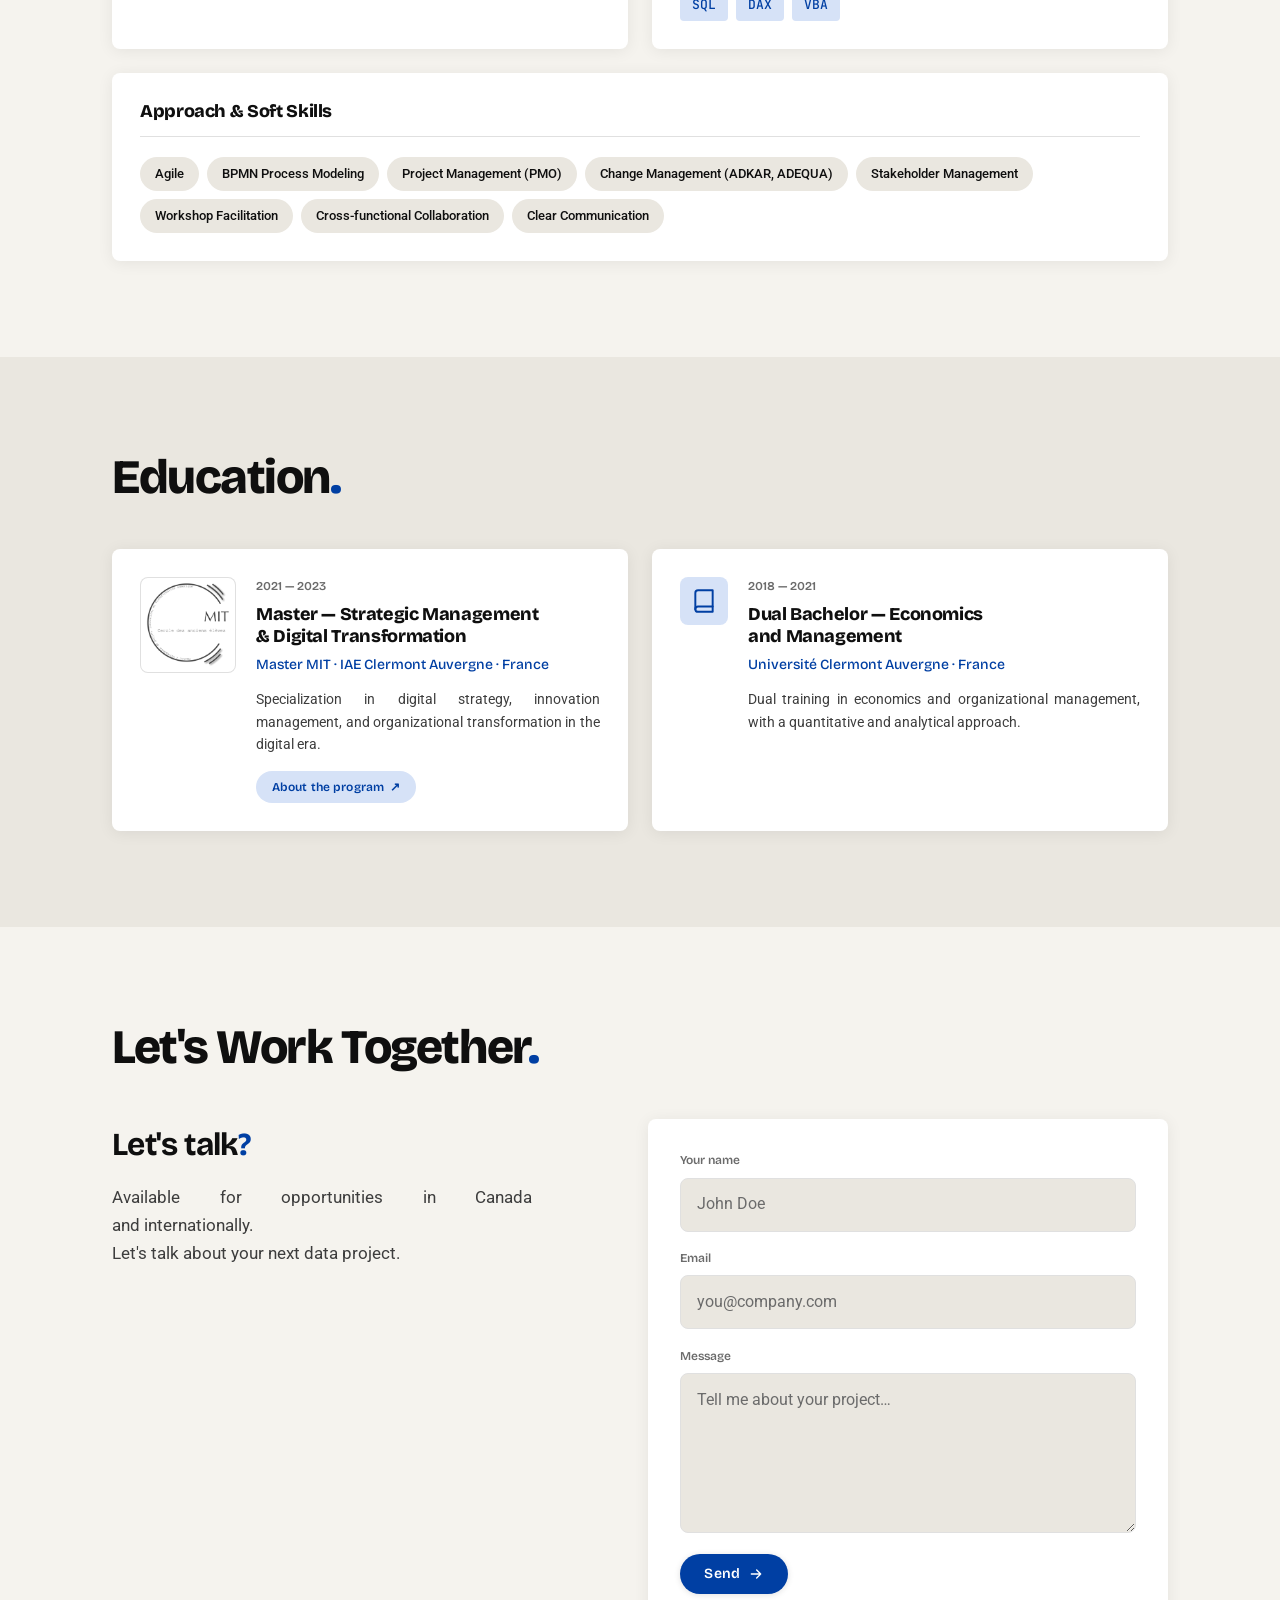
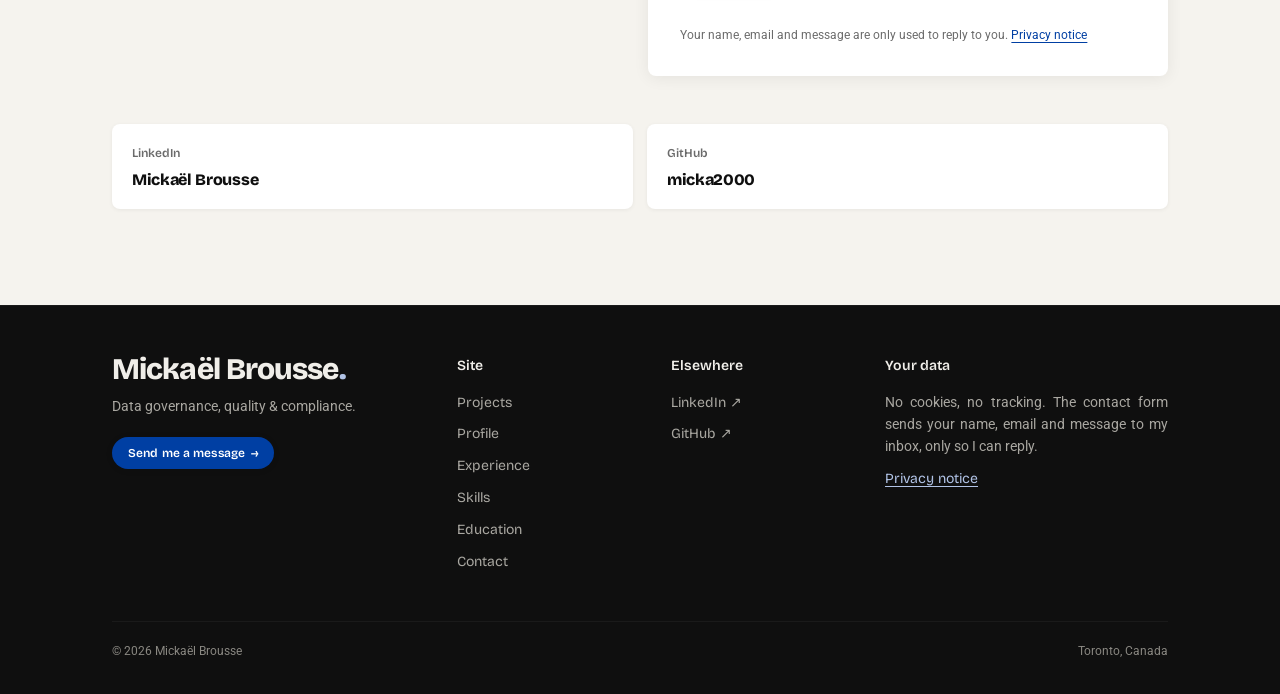
==== commit 3fdb6f82: "Justify paragraphs and lists, with hyphenation; labels and quotes stay ragged Co-Authored-By: Claude" ====
--- a/index.html
+++ b/index.html
@@ -31,7 +31,7 @@
       } catch (e) { document.documentElement.setAttribute('data-theme', 'light'); }
     })();
   </script>
-  <link rel="stylesheet" href="styles.css?v=19" />
+  <link rel="stylesheet" href="styles.css?v=23" />
   <link rel="preconnect" href="https://fonts.googleapis.com" />
   <link rel="preconnect" href="https://fonts.gstatic.com" crossorigin />
   <link href="https://fonts.googleapis.com/css2?family=JetBrains+Mono:wght@400;500;600&display=swap" rel="stylesheet" />
@@ -474,6 +474,6 @@
     </div>
   </footer>
 
-  <script type="module" src="script.js?v=19"></script>
+  <script type="module" src="script.js?v=23"></script>
 </body>
 </html>
--- a/styles.css
+++ b/styles.css
@@ -5,10 +5,10 @@
    portfolio aliases on top, then the page styles.
    ============================================================ */
 
-@import url('tokens/fonts.css?v=19');
-@import url('tokens/colors.css?v=19');
-@import url('tokens/typography.css?v=19');
-@import url('tokens/spacing.css?v=19');
+@import url('tokens/fonts.css?v=23');
+@import url('tokens/colors.css?v=23');
+@import url('tokens/typography.css?v=23');
+@import url('tokens/spacing.css?v=23');
 
 /* Portfolio aliases — older names kept so section styles stay untouched */
 :root,
@@ -43,7 +43,13 @@
 
 a { color: inherit; text-decoration: none; }
 h1, h2, h3, h4 { text-wrap: balance; }
-p, li { text-wrap: pretty; }
+p, li {
+  text-wrap: pretty;
+  text-align: justify;
+  hyphens: auto;
+}
+/* Labels and large quotes stay ragged: justified, a few words leave holes */
+.about-cards p, .pp-quote p, .pp-cta p { text-align: left; }
 strong { color: var(--fg-1); font-weight: 600; }
 ul { list-style: none; }
 
@@ -970,7 +976,20 @@
   font-size: var(--text-sm);
   line-height: 1.55;
   color: var(--fg-2);
-}
+  /* Five lines at most; a longer summary scrolls inside the card */
+  max-height: calc(1.55em * 5);
+  overflow-y: auto;
+  overscroll-behavior: contain;
+  scrollbar-width: thin;
+  scrollbar-color: var(--color-blue) transparent;
+  padding-right: 4px;
+}
+/* Fade the last line while there is more to read */
+.project-desc.is-scroll:not(.at-end) {
+  -webkit-mask-image: linear-gradient(to bottom, #000 calc(100% - 1.55em), transparent);
+          mask-image: linear-gradient(to bottom, #000 calc(100% - 1.55em), transparent);
+}
+.project-desc:focus-visible { outline: 2px solid var(--color-blue); outline-offset: 2px; border-radius: 2px; }
 
 /* Screenshot visual — top of the live page, slight zoom on hover */
 .project-thumb--shot {
@@ -1583,3 +1602,14 @@
 .legal code { font-family: var(--font-mono); font-size: 0.88em; background: var(--bg-accent-subtle); color: var(--accent); padding: 1px 6px; border-radius: var(--radius-sm); }
 .legal .pp-next { margin-top: 3.5rem; }
 .footer-privacy { color: inherit; text-decoration: underline; text-underline-offset: 3px; }
+
+/* Project video (optional `video` field) */
+.pp-video-wrap { border-radius: var(--radius-md); overflow: hidden; box-shadow: var(--shadow-lg); background: var(--bg-inset); line-height: 0; }
+.pp-video { display: block; width: 100%; height: auto; aspect-ratio: 16 / 10; }
+html[lang="fr"] video[data-l="en"], html:not([lang="fr"]) video[data-l="fr"] { display: none; }
+
+/* Under the hood: decisions, two columns */
+.pp-details { display: grid; grid-template-columns: repeat(2, minmax(0, 1fr)); gap: 2.25rem 3rem; }
+.pp-detail h3 { font-family: var(--font-title); font-weight: var(--weight-ultra); font-size: 21px; line-height: 1.2; letter-spacing: -0.02em; color: var(--fg-1); margin-bottom: 0.5rem; }
+.pp-detail p { font-size: var(--text-body); line-height: var(--leading-body); color: var(--fg-2); }
+@media (max-width: 860px) { .pp-details { grid-template-columns: 1fr; gap: 1.75rem; } }
